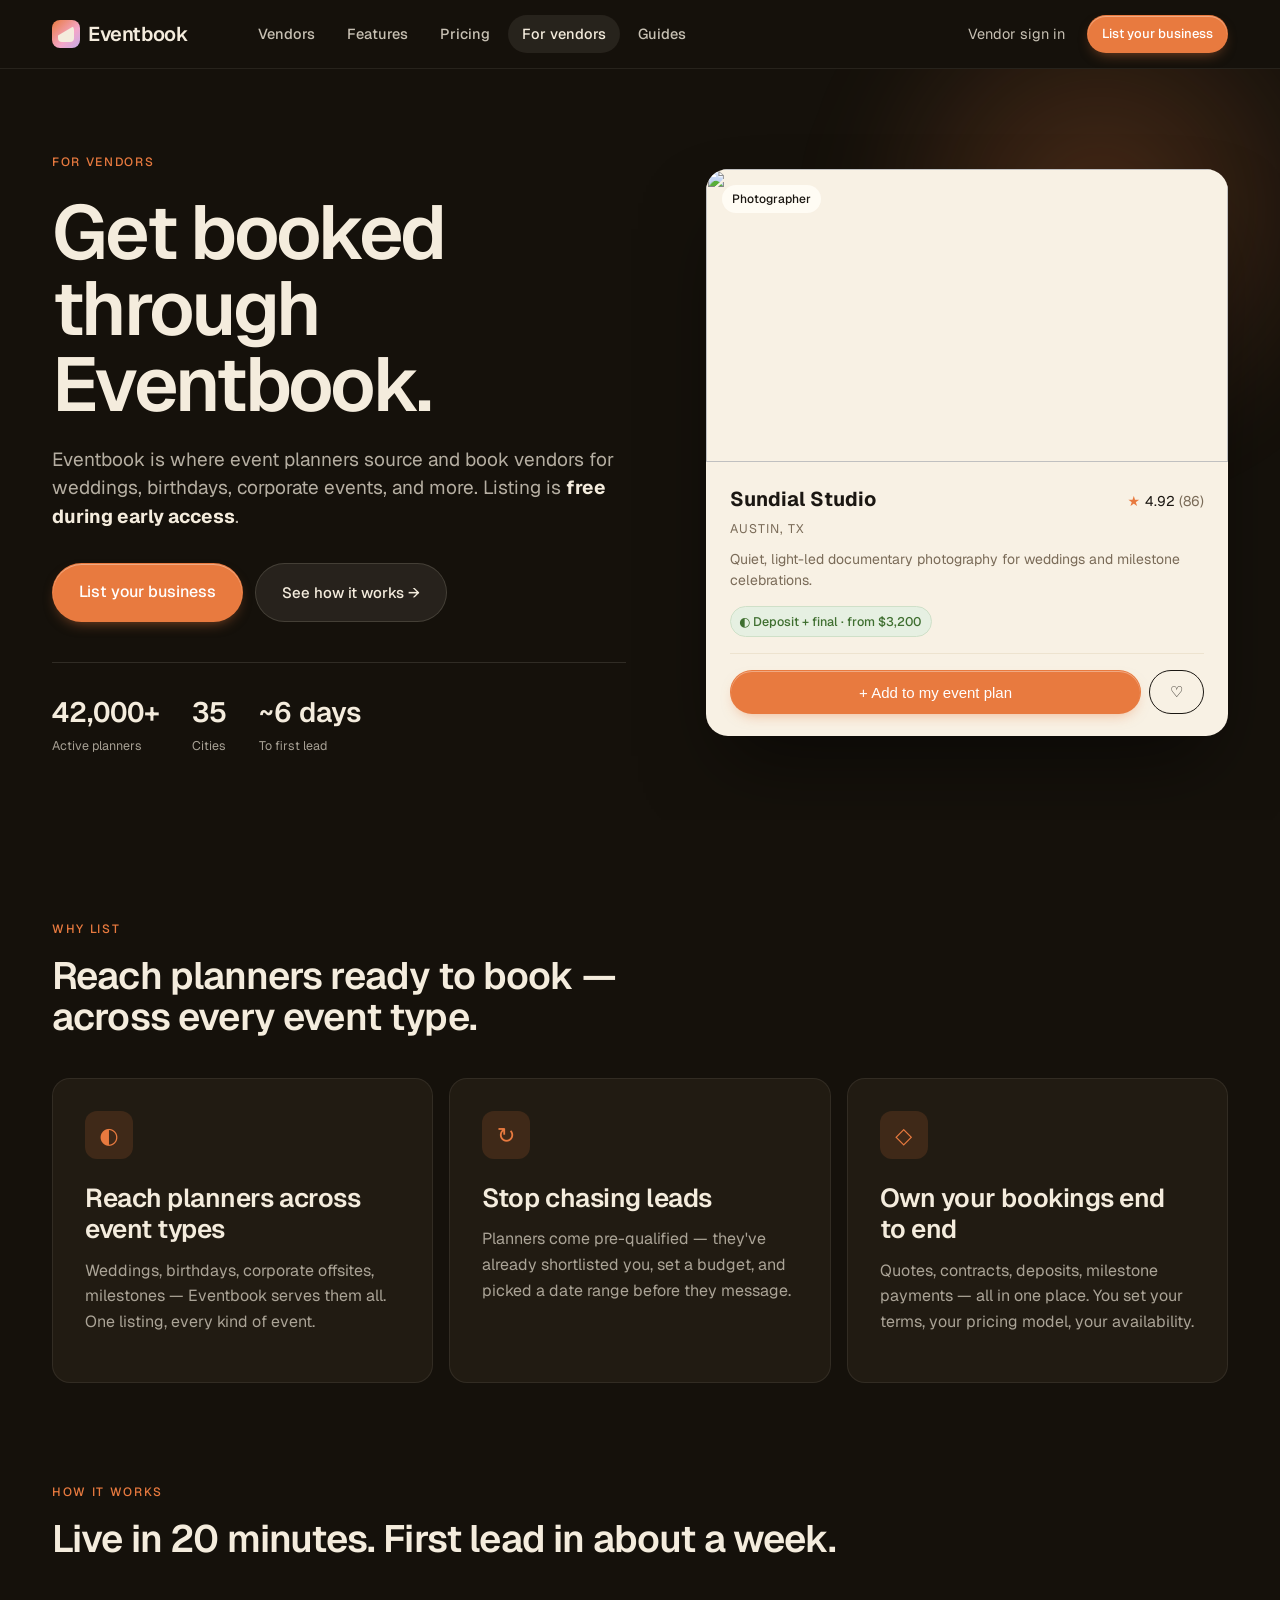
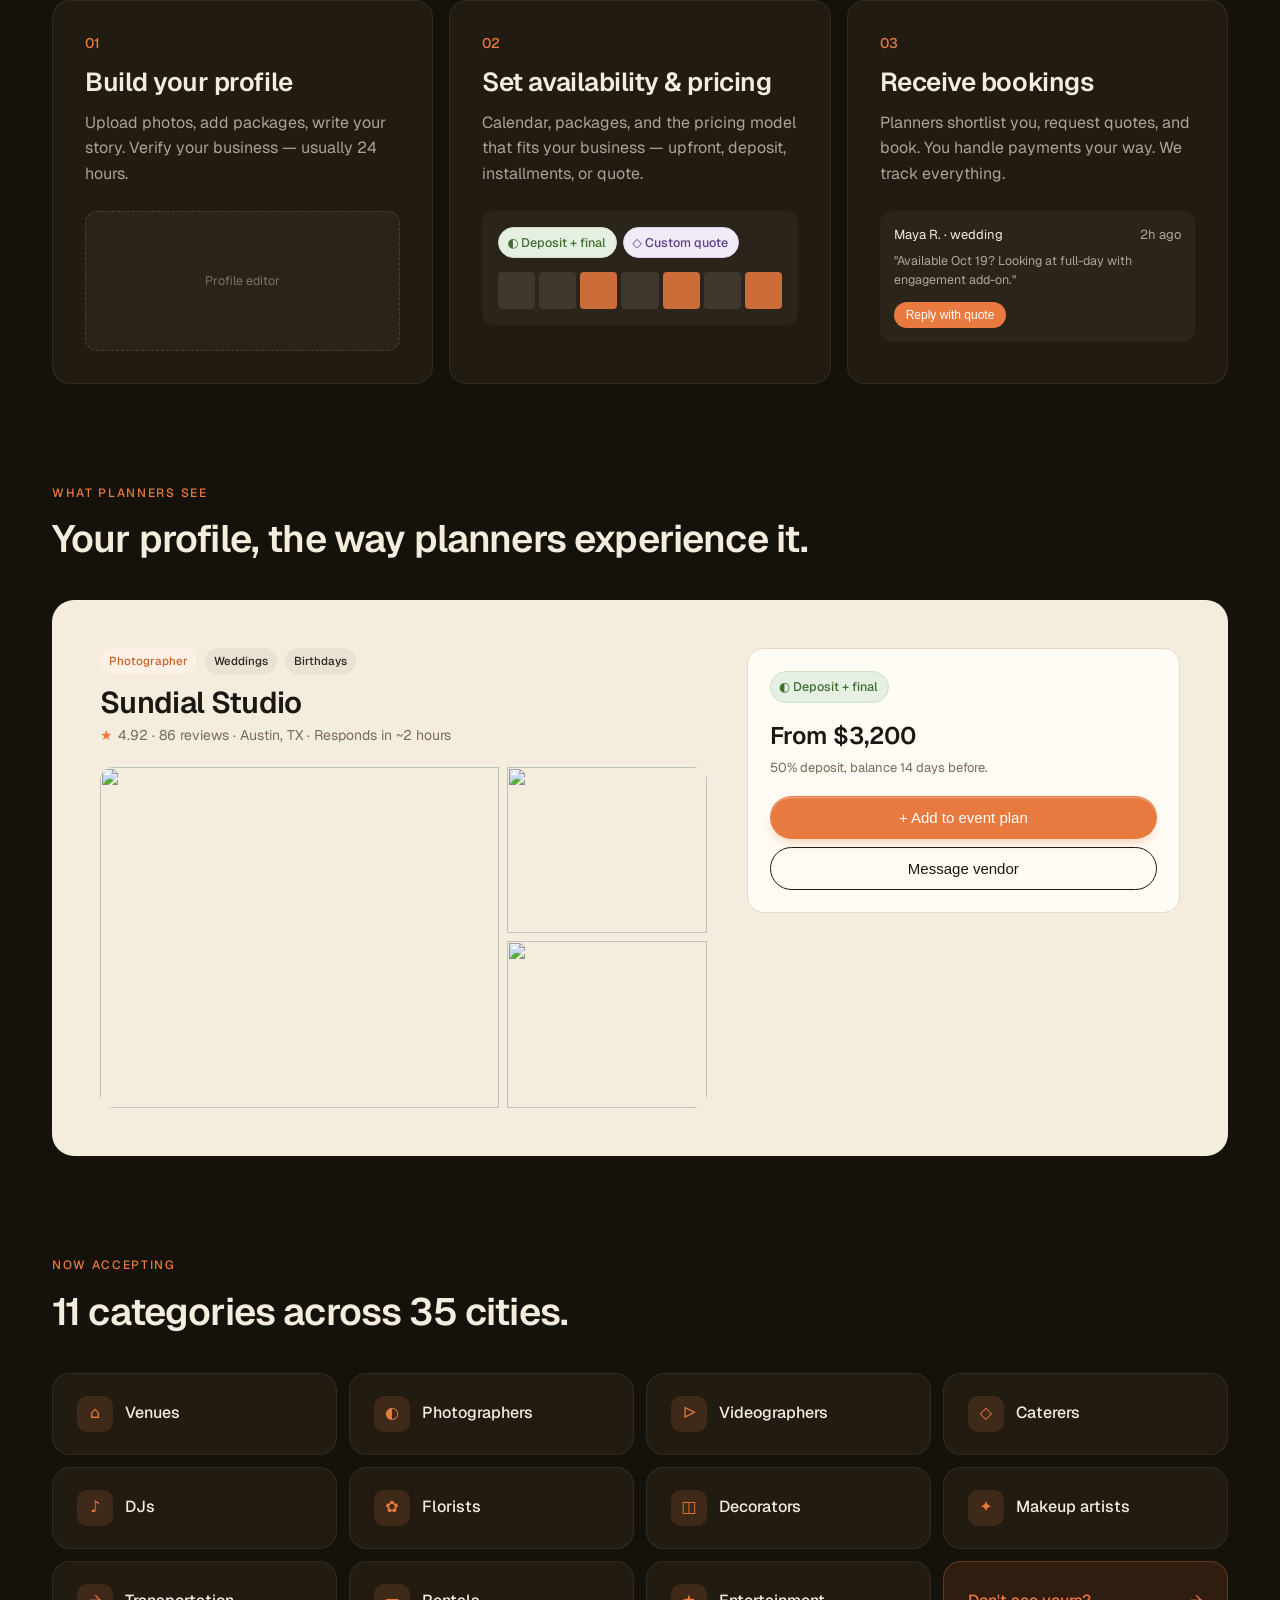
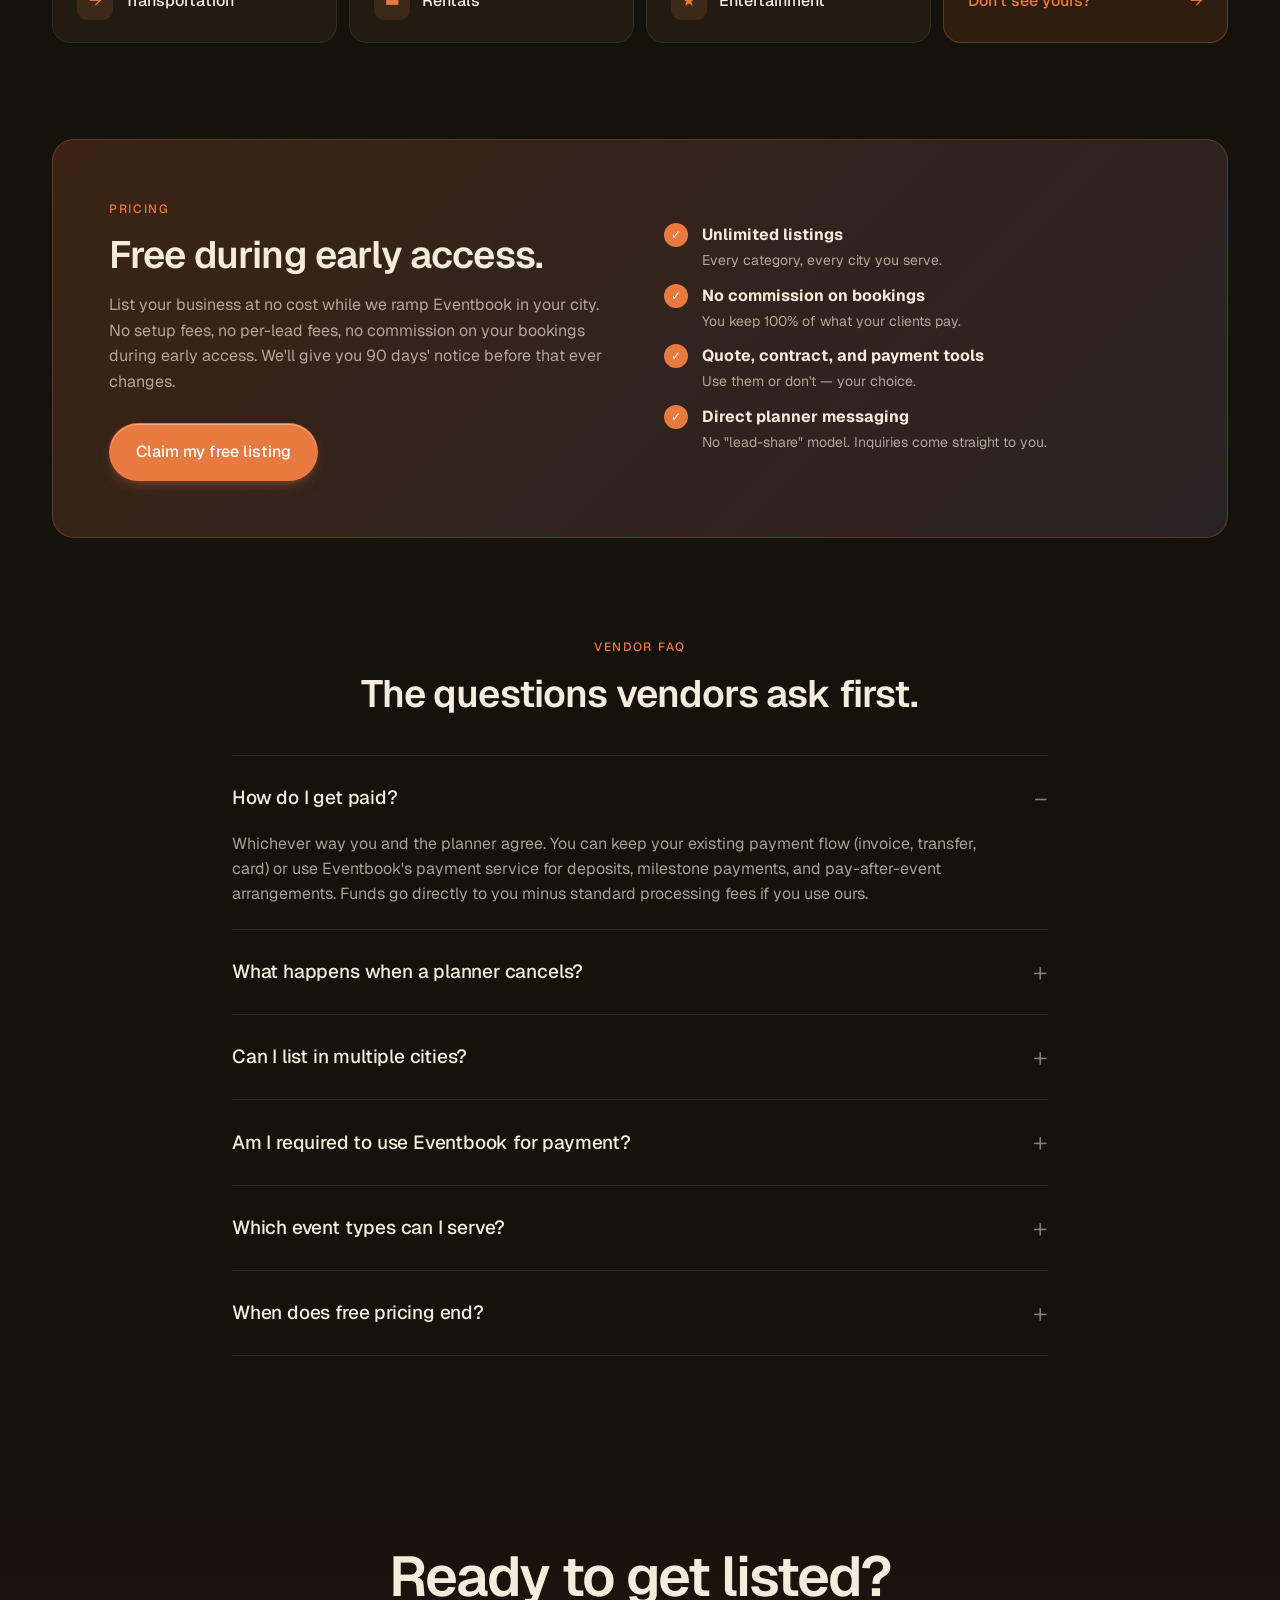
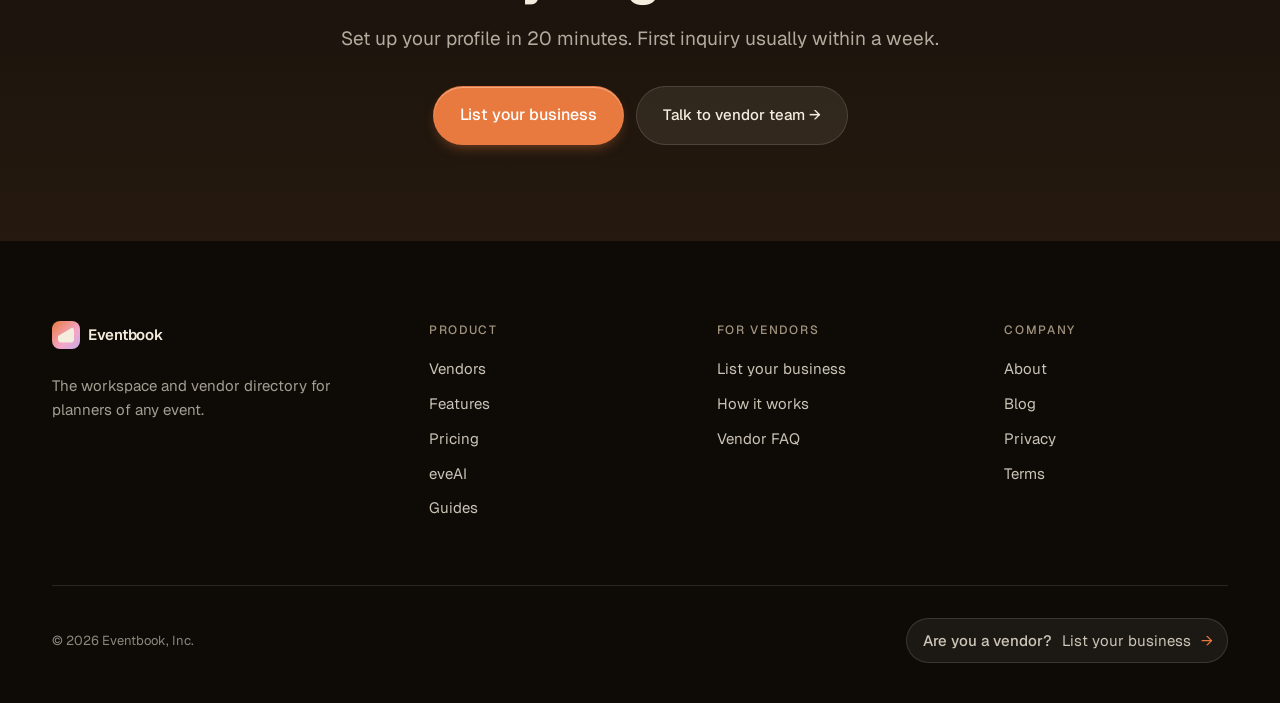
==== for-vendors.html @ e041ca1d "Add files via upload" ====
<!DOCTYPE html>
<html lang="en">
<head>
<meta charset="UTF-8" />
<meta name="viewport" content="width=device-width, initial-scale=1" />
<title>Get booked through Eventbook — For Vendors</title>
<link rel="preconnect" href="https://fonts.googleapis.com" />
<link rel="preconnect" href="https://fonts.gstatic.com" crossorigin />
<link href="https://fonts.googleapis.com/css2?family=Geist:wght@400;500;600;700&display=swap" rel="stylesheet" />
<link rel="stylesheet" href="style.css" />
<style>
  /* Vendor-side runs on dark surface to differentiate audience */
  body { background: var(--ink-dark); color: var(--cream); }
  .nav { background: var(--ink-dark); border-bottom: 1px solid rgba(244, 236, 221, .08); }
  .nav.is-scrolled { background: rgba(21, 17, 11, .9); border-bottom-color: rgba(244, 236, 221, .12); }
  .nav .nav-links a { color: rgba(244, 236, 221, .8); }
  .nav .nav-links a:hover, .nav .nav-links a.is-active { background: rgba(244, 236, 221, .08); color: var(--cream); }
  .nav .signin { color: rgba(244, 236, 221, .8); }
  .nav .signin:hover { background: rgba(244, 236, 221, .08); color: var(--cream); }
  .logo { color: var(--cream); }
  .v-section { padding: 96px 0; }
  .v-eyebrow { font-size: 12px; font-weight: 500; letter-spacing: 0.14em; text-transform: uppercase; color: var(--peach); }
  .v-muted { color: rgba(244, 236, 221, .65); }
  .v-card { background: var(--ink-dark-2); border: 1px solid rgba(244, 236, 221, .08); border-radius: 18px; padding: 32px; }
  .v-card-cream { background: var(--cream-2); color: var(--ink); border: none; }
  .v-input { background: rgba(244, 236, 221, .06); border: 1px solid rgba(244, 236, 221, .14); color: var(--cream); }
  .v-faq summary { color: var(--cream); }
  .v-faq summary::after { color: rgba(244, 236, 221, .5); }
  .v-faq details { border-color: rgba(244, 236, 221, .12) !important; }
  .v-faq details:first-child { border-top-color: rgba(244, 236, 221, .12) !important; }
  .v-faq details > div { color: rgba(244, 236, 221, .65); }
</style>
</head>
<body data-screen-label="05 For Vendors">

<header class="nav">
  <div class="container nav-inner">
    <a href="index.html" class="logo"><span class="logo-mark"></span>Eventbook</a>
    <nav class="nav-links">
      <a href="vendors.html">Vendors</a>
      <a href="index.html#features">Features</a>
      <a href="index.html#pricing">Pricing</a>
      <a href="for-vendors.html" class="is-active">For vendors</a>
      <a href="#">Guides</a>
    </nav>
    <div class="nav-actions">
      <a class="signin" href="#">Vendor sign in</a>
      <a class="btn btn-primary btn-sm" href="#">List your business</a>
    </div>
  </div>
</header>

<!-- ============ HERO ============ -->
<section style="padding: 80px 0 64px; position: relative; overflow: hidden;">
  <!-- Soft gradient blob behind hero -->
  <div style="position: absolute; top: -120px; right: -80px; width: 520px; height: 520px; border-radius: 50%; background: radial-gradient(circle, rgba(232, 122, 63, .25), transparent 70%); filter: blur(40px);"></div>
  <div class="container" style="display: grid; grid-template-columns: 1.1fr 1fr; gap: 80px; align-items: center; position: relative;">
    <div>
      <span class="v-eyebrow">For vendors</span>
      <h1 class="display-1" style="margin-top: 20px; font-size: 76px; max-width: 13ch; line-height: 1;">Get booked through Eventbook.</h1>
      <p class="lead" style="margin-top: 24px; color: rgba(244, 236, 221, .72); max-width: 50ch;">
        Eventbook is where event planners source and book vendors for weddings, birthdays, corporate events, and more. Listing is <strong style="color: var(--cream);">free during early access</strong>.
      </p>
      <div style="display: flex; gap: 12px; margin-top: 32px; flex-wrap: wrap;">
        <a href="#" class="btn btn-primary btn-lg">List your business</a>
        <a href="#how" class="btn" style="background: rgba(244, 236, 221, .08); color: var(--cream); border: 1px solid rgba(244, 236, 221, .14); padding: 16px 26px;">See how it works →</a>
      </div>
      <div class="stats-row" style="display: flex; gap: 32px; margin-top: 40px; padding-top: 28px; border-top: 1px solid rgba(244, 236, 221, .12);">
        <div><div class="tabular" style="font-size: 28px; font-weight: 600;">42,000+</div><div class="v-muted" style="font-size: 12.5px; margin-top: 2px;">Active planners</div></div>
        <div><div class="tabular" style="font-size: 28px; font-weight: 600;">35</div><div class="v-muted" style="font-size: 12.5px; margin-top: 2px;">Cities</div></div>
        <div><div class="tabular" style="font-size: 28px; font-weight: 600;">~6 days</div><div class="v-muted" style="font-size: 12.5px; margin-top: 2px;">To first lead</div></div>
      </div>
    </div>

    <!-- Vendor profile mockup -->
    <div style="background: var(--cream-2); color: var(--ink); border-radius: 22px; overflow: hidden; box-shadow: 0 40px 80px -20px rgba(0,0,0,.5);">
      <div style="position: relative; aspect-ratio: 16 / 9;">
        <img src="https://images.unsplash.com/photo-1519225421980-715cb0215aed?w=800&q=80&auto=format&fit=crop" alt="" style="width: 100%; height: 100%; object-fit: cover;" />
        <span class="vcard-tag" style="position: absolute; top: 16px; left: 16px;">Photographer</span>
      </div>
      <div style="padding: 22px 24px;">
        <div style="display: flex; justify-content: space-between; align-items: baseline;">
          <strong style="font-size: 20px;">Sundial Studio</strong>
          <span style="font-size: 14px;"><span class="stars">★</span> 4.92 <span class="muted">(86)</span></span>
        </div>
        <div class="muted" style="font-size: 12.5px; letter-spacing: 0.08em; text-transform: uppercase; margin-top: 4px;">Austin, TX</div>
        <p class="muted" style="font-size: 14px; margin-top: 10px;">Quiet, light-led documentary photography for weddings and milestone celebrations.</p>
        <div style="display: flex; gap: 8px; margin-top: 12px;">
          <span class="pmb pmb-deposit">◐ Deposit + final · from $3,200</span>
        </div>
        <div style="margin-top: 16px; padding-top: 16px; border-top: 1px solid var(--border-soft); display: flex; gap: 8px;">
          <button class="btn btn-primary" style="flex: 1; justify-content: center;">+ Add to my event plan</button>
          <button class="btn btn-outline">♡</button>
        </div>
      </div>
    </div>
  </div>
</section>

<!-- ============ WHY LIST ============ -->
<section class="v-section">
  <div class="container">
    <div class="section-head">
      <div>
        <span class="v-eyebrow">Why list</span>
        <h2 class="h2" style="margin-top: 14px; max-width: 22ch;">Reach planners ready to book — across every event type.</h2>
      </div>
    </div>
    <div style="display: grid; grid-template-columns: repeat(3, 1fr); gap: 16px;">
      <div class="v-card">
        <div style="width: 48px; height: 48px; border-radius: 12px; background: rgba(232, 122, 63, .15); color: var(--peach); display: flex; align-items: center; justify-content: center; font-size: 22px;">◐</div>
        <h3 class="h3" style="margin-top: 24px;">Reach planners across event types</h3>
        <p class="v-muted" style="margin-top: 12px; line-height: 1.6;">Weddings, birthdays, corporate offsites, milestones — Eventbook serves them all. One listing, every kind of event.</p>
      </div>
      <div class="v-card">
        <div style="width: 48px; height: 48px; border-radius: 12px; background: rgba(232, 122, 63, .15); color: var(--peach); display: flex; align-items: center; justify-content: center; font-size: 22px;">↻</div>
        <h3 class="h3" style="margin-top: 24px;">Stop chasing leads</h3>
        <p class="v-muted" style="margin-top: 12px; line-height: 1.6;">Planners come pre-qualified — they've already shortlisted you, set a budget, and picked a date range before they message.</p>
      </div>
      <div class="v-card">
        <div style="width: 48px; height: 48px; border-radius: 12px; background: rgba(232, 122, 63, .15); color: var(--peach); display: flex; align-items: center; justify-content: center; font-size: 22px;">◇</div>
        <h3 class="h3" style="margin-top: 24px;">Own your bookings end to end</h3>
        <p class="v-muted" style="margin-top: 12px; line-height: 1.6;">Quotes, contracts, deposits, milestone payments — all in one place. You set your terms, your pricing model, your availability.</p>
      </div>
    </div>
  </div>
</section>

<!-- ============ HOW IT WORKS ============ -->
<section class="v-section" id="how" style="padding-top: 0;">
  <div class="container">
    <div class="section-head">
      <div>
        <span class="v-eyebrow">How it works</span>
        <h2 class="h2" style="margin-top: 14px;">Live in 20 minutes. First lead in about a week.</h2>
      </div>
    </div>
    <div style="display: grid; grid-template-columns: repeat(3, 1fr); gap: 16px;">
      <div class="v-card" style="position: relative;">
        <div style="font-size: 14px; font-weight: 500; color: var(--peach);">01</div>
        <h3 class="h3" style="margin-top: 12px;">Build your profile</h3>
        <p class="v-muted" style="margin-top: 12px; line-height: 1.6;">Upload photos, add packages, write your story. Verify your business — usually 24 hours.</p>
        <div style="margin-top: 24px; height: 140px; background: rgba(244, 236, 221, .04); border: 1px dashed rgba(244, 236, 221, .15); border-radius: 12px; display: flex; align-items: center; justify-content: center; font-size: 12.5px; color: rgba(244, 236, 221, .4);">Profile editor</div>
      </div>
      <div class="v-card" style="position: relative;">
        <div style="font-size: 14px; font-weight: 500; color: var(--peach);">02</div>
        <h3 class="h3" style="margin-top: 12px;">Set availability &amp; pricing</h3>
        <p class="v-muted" style="margin-top: 12px; line-height: 1.6;">Calendar, packages, and the pricing model that fits your business — upfront, deposit, installments, or quote.</p>
        <div style="margin-top: 24px; padding: 16px; background: rgba(244, 236, 221, .04); border-radius: 12px;">
          <div style="display: flex; gap: 6px; flex-wrap: wrap;">
            <span class="pmb pmb-deposit">◐ Deposit + final</span>
            <span class="pmb pmb-quote">◇ Custom quote</span>
          </div>
          <div style="margin-top: 14px; display: grid; grid-template-columns: repeat(7, 1fr); gap: 4px;">
            <div style="aspect-ratio: 1; border-radius: 4px; background: rgba(244, 236, 221, .1);"></div>
            <div style="aspect-ratio: 1; border-radius: 4px; background: rgba(244, 236, 221, .1);"></div>
            <div style="aspect-ratio: 1; border-radius: 4px; background: var(--peach); opacity: .85;"></div>
            <div style="aspect-ratio: 1; border-radius: 4px; background: rgba(244, 236, 221, .1);"></div>
            <div style="aspect-ratio: 1; border-radius: 4px; background: var(--peach); opacity: .85;"></div>
            <div style="aspect-ratio: 1; border-radius: 4px; background: rgba(244, 236, 221, .1);"></div>
            <div style="aspect-ratio: 1; border-radius: 4px; background: var(--peach); opacity: .85;"></div>
          </div>
        </div>
      </div>
      <div class="v-card" style="position: relative;">
        <div style="font-size: 14px; font-weight: 500; color: var(--peach);">03</div>
        <h3 class="h3" style="margin-top: 12px;">Receive bookings</h3>
        <p class="v-muted" style="margin-top: 12px; line-height: 1.6;">Planners shortlist you, request quotes, and book. You handle payments your way. We track everything.</p>
        <div style="margin-top: 24px; padding: 14px; background: rgba(244, 236, 221, .04); border-radius: 12px; font-size: 13px;">
          <div style="display: flex; justify-content: space-between;"><span>Maya R. · wedding</span><span class="v-muted">2h ago</span></div>
          <div class="v-muted" style="margin-top: 6px; font-size: 12.5px;">"Available Oct 19? Looking at full-day with engagement add-on."</div>
          <button style="margin-top: 12px; padding: 6px 12px; background: var(--peach); color: #fff; border: none; border-radius: 999px; font-size: 12px; font-weight: 500;">Reply with quote</button>
        </div>
      </div>
    </div>
  </div>
</section>

<!-- ============ VENDOR PROFILE PREVIEW WITH CALLOUTS ============ -->
<section class="v-section" style="padding-top: 0;">
  <div class="container">
    <div class="section-head">
      <div>
        <span class="v-eyebrow">What planners see</span>
        <h2 class="h2" style="margin-top: 14px;">Your profile, the way planners experience it.</h2>
      </div>
    </div>

    <div style="position: relative; background: var(--cream); color: var(--ink); border-radius: 22px; padding: 48px; overflow: hidden;">
      <div style="display: grid; grid-template-columns: 1.4fr 1fr; gap: 40px; align-items: start; position: relative;">
        <div>
          <div style="display: flex; gap: 8px; margin-bottom: 12px;">
            <span class="chip">Photographer</span>
            <span class="chip chip-neutral">Weddings</span>
            <span class="chip chip-neutral">Birthdays</span>
          </div>
          <h3 class="h2" style="font-size: 30px; color: var(--ink);">Sundial Studio</h3>
          <div class="muted" style="margin-top: 6px; font-size: 14px;"><span class="stars">★</span> 4.92 · 86 reviews · Austin, TX · Responds in ~2 hours</div>
          <div style="display: grid; grid-template-columns: 2fr 1fr; gap: 8px; margin-top: 20px; aspect-ratio: 16 / 9; border-radius: 14px; overflow: hidden;">
            <img src="https://images.unsplash.com/photo-1519225421980-715cb0215aed?w=600&q=80&auto=format&fit=crop" alt="" style="width: 100%; height: 100%; object-fit: cover;" />
            <div style="display: grid; grid-template-rows: 1fr 1fr; gap: 8px;">
              <img src="https://images.unsplash.com/photo-1519741497674-611481863552?w=400&q=80&auto=format&fit=crop" alt="" style="width: 100%; height: 100%; object-fit: cover;" />
              <img src="https://images.unsplash.com/photo-1469371670807-013ccf25f16a?w=400&q=80&auto=format&fit=crop" alt="" style="width: 100%; height: 100%; object-fit: cover;" />
            </div>
          </div>
        </div>
        <div style="background: var(--paper); border: 1px solid var(--border); border-radius: 16px; padding: 22px;">
          <span class="pmb pmb-deposit">◐ Deposit + final</span>
          <div style="margin-top: 14px; font-size: 24px; font-weight: 600;">From $3,200</div>
          <div class="muted" style="margin-top: 4px; font-size: 13px;">50% deposit, balance 14 days before.</div>
          <button class="btn btn-primary" style="width: 100%; justify-content: center; margin-top: 18px;">+ Add to event plan</button>
          <button class="btn btn-outline" style="width: 100%; justify-content: center; margin-top: 8px;">Message vendor</button>
        </div>
      </div>

      <!-- Callouts -->
      <div style="position: absolute; top: 64px; left: -8px; transform: translateX(-100%); display: flex; align-items: center; gap: 10px;">
        <span style="background: var(--peach); color: #fff; padding: 4px 10px; border-radius: 999px; font-size: 12px; font-weight: 500; white-space: nowrap;">1 · Categories &amp; event types</span>
        <span style="width: 32px; height: 1px; background: var(--peach);"></span>
      </div>
      <div style="position: absolute; bottom: 220px; left: -8px; transform: translateX(-100%); display: flex; align-items: center; gap: 10px;">
        <span style="background: var(--peach); color: #fff; padding: 4px 10px; border-radius: 999px; font-size: 12px; font-weight: 500; white-space: nowrap;">2 · Portfolio gallery</span>
        <span style="width: 32px; height: 1px; background: var(--peach);"></span>
      </div>
      <div style="position: absolute; top: 100px; right: -8px; transform: translateX(100%); display: flex; align-items: center; gap: 10px;">
        <span style="width: 32px; height: 1px; background: var(--peach);"></span>
        <span style="background: var(--peach); color: #fff; padding: 4px 10px; border-radius: 999px; font-size: 12px; font-weight: 500; white-space: nowrap;">3 · Pricing model</span>
      </div>
      <div style="position: absolute; bottom: 100px; right: -8px; transform: translateX(100%); display: flex; align-items: center; gap: 10px;">
        <span style="width: 32px; height: 1px; background: var(--peach);"></span>
        <span style="background: var(--peach); color: #fff; padding: 4px 10px; border-radius: 999px; font-size: 12px; font-weight: 500; white-space: nowrap;">4 · Booking CTA</span>
      </div>
    </div>
  </div>
</section>

<!-- ============ CATEGORIES ACCEPTED ============ -->
<section class="v-section" style="padding-top: 0;">
  <div class="container">
    <div class="section-head">
      <div>
        <span class="v-eyebrow">Now accepting</span>
        <h2 class="h2" style="margin-top: 14px;">11 categories across 35 cities.</h2>
      </div>
    </div>
    <div style="display: grid; grid-template-columns: repeat(4, 1fr); gap: 12px;">
      <div class="v-card" style="padding: 22px 24px; display: flex; align-items: center; gap: 12px;">
        <span style="width: 36px; height: 36px; border-radius: 10px; background: rgba(232, 122, 63, .15); color: var(--peach); display: flex; align-items: center; justify-content: center;">⌂</span>
        <span style="font-weight: 500;">Venues</span>
      </div>
      <div class="v-card" style="padding: 22px 24px; display: flex; align-items: center; gap: 12px;">
        <span style="width: 36px; height: 36px; border-radius: 10px; background: rgba(232, 122, 63, .15); color: var(--peach); display: flex; align-items: center; justify-content: center;">◐</span>
        <span style="font-weight: 500;">Photographers</span>
      </div>
      <div class="v-card" style="padding: 22px 24px; display: flex; align-items: center; gap: 12px;">
        <span style="width: 36px; height: 36px; border-radius: 10px; background: rgba(232, 122, 63, .15); color: var(--peach); display: flex; align-items: center; justify-content: center;">▷</span>
        <span style="font-weight: 500;">Videographers</span>
      </div>
      <div class="v-card" style="padding: 22px 24px; display: flex; align-items: center; gap: 12px;">
        <span style="width: 36px; height: 36px; border-radius: 10px; background: rgba(232, 122, 63, .15); color: var(--peach); display: flex; align-items: center; justify-content: center;">◇</span>
        <span style="font-weight: 500;">Caterers</span>
      </div>
      <div class="v-card" style="padding: 22px 24px; display: flex; align-items: center; gap: 12px;">
        <span style="width: 36px; height: 36px; border-radius: 10px; background: rgba(232, 122, 63, .15); color: var(--peach); display: flex; align-items: center; justify-content: center;">♪</span>
        <span style="font-weight: 500;">DJs</span>
      </div>
      <div class="v-card" style="padding: 22px 24px; display: flex; align-items: center; gap: 12px;">
        <span style="width: 36px; height: 36px; border-radius: 10px; background: rgba(232, 122, 63, .15); color: var(--peach); display: flex; align-items: center; justify-content: center;">✿</span>
        <span style="font-weight: 500;">Florists</span>
      </div>
      <div class="v-card" style="padding: 22px 24px; display: flex; align-items: center; gap: 12px;">
        <span style="width: 36px; height: 36px; border-radius: 10px; background: rgba(232, 122, 63, .15); color: var(--peach); display: flex; align-items: center; justify-content: center;">◫</span>
        <span style="font-weight: 500;">Decorators</span>
      </div>
      <div class="v-card" style="padding: 22px 24px; display: flex; align-items: center; gap: 12px;">
        <span style="width: 36px; height: 36px; border-radius: 10px; background: rgba(232, 122, 63, .15); color: var(--peach); display: flex; align-items: center; justify-content: center;">✦</span>
        <span style="font-weight: 500;">Makeup artists</span>
      </div>
      <div class="v-card" style="padding: 22px 24px; display: flex; align-items: center; gap: 12px;">
        <span style="width: 36px; height: 36px; border-radius: 10px; background: rgba(232, 122, 63, .15); color: var(--peach); display: flex; align-items: center; justify-content: center;">→</span>
        <span style="font-weight: 500;">Transportation</span>
      </div>
      <div class="v-card" style="padding: 22px 24px; display: flex; align-items: center; gap: 12px;">
        <span style="width: 36px; height: 36px; border-radius: 10px; background: rgba(232, 122, 63, .15); color: var(--peach); display: flex; align-items: center; justify-content: center;">▬</span>
        <span style="font-weight: 500;">Rentals</span>
      </div>
      <div class="v-card" style="padding: 22px 24px; display: flex; align-items: center; gap: 12px;">
        <span style="width: 36px; height: 36px; border-radius: 10px; background: rgba(232, 122, 63, .15); color: var(--peach); display: flex; align-items: center; justify-content: center;">★</span>
        <span style="font-weight: 500;">Entertainment</span>
      </div>
      <div class="v-card" style="padding: 22px 24px; display: flex; align-items: center; gap: 12px; background: rgba(232, 122, 63, .12); border-color: rgba(232, 122, 63, .3); color: var(--peach);">
        <span style="font-weight: 500;">Don't see yours?</span>
        <span style="margin-left: auto;">→</span>
      </div>
    </div>
  </div>
</section>

<!-- ============ PRICING / ECONOMICS ============ -->
<section class="v-section" style="padding-top: 0;">
  <div class="container">
    <div style="background: linear-gradient(135deg, rgba(232, 122, 63, .18), rgba(196, 171, 232, .12)); border: 1px solid rgba(232, 122, 63, .25); border-radius: 22px; padding: 56px; display: grid; grid-template-columns: 1fr 1fr; gap: 48px; align-items: center;">
      <div>
        <span class="v-eyebrow">Pricing</span>
        <h2 class="h2" style="margin-top: 14px; max-width: 18ch;">Free during early access.</h2>
        <p class="v-muted" style="margin-top: 16px; max-width: 50ch; font-size: 16px; line-height: 1.6;">
          List your business at no cost while we ramp Eventbook in your city. No setup fees, no per-lead fees, no commission on your bookings during early access. We'll give you 90 days' notice before that ever changes.
        </p>
        <div style="display: flex; gap: 12px; margin-top: 28px;">
          <a href="#" class="btn btn-primary btn-lg">Claim my free listing</a>
        </div>
      </div>
      <div style="display: grid; gap: 12px;">
        <div style="display: flex; gap: 14px; align-items: start;">
          <span style="width: 24px; height: 24px; border-radius: 50%; background: var(--peach); color: #fff; flex-shrink: 0; display: flex; align-items: center; justify-content: center; font-size: 12px;">✓</span>
          <div><strong>Unlimited listings</strong><div class="v-muted" style="font-size: 14px; margin-top: 2px;">Every category, every city you serve.</div></div>
        </div>
        <div style="display: flex; gap: 14px; align-items: start;">
          <span style="width: 24px; height: 24px; border-radius: 50%; background: var(--peach); color: #fff; flex-shrink: 0; display: flex; align-items: center; justify-content: center; font-size: 12px;">✓</span>
          <div><strong>No commission on bookings</strong><div class="v-muted" style="font-size: 14px; margin-top: 2px;">You keep 100% of what your clients pay.</div></div>
        </div>
        <div style="display: flex; gap: 14px; align-items: start;">
          <span style="width: 24px; height: 24px; border-radius: 50%; background: var(--peach); color: #fff; flex-shrink: 0; display: flex; align-items: center; justify-content: center; font-size: 12px;">✓</span>
          <div><strong>Quote, contract, and payment tools</strong><div class="v-muted" style="font-size: 14px; margin-top: 2px;">Use them or don't — your choice.</div></div>
        </div>
        <div style="display: flex; gap: 14px; align-items: start;">
          <span style="width: 24px; height: 24px; border-radius: 50%; background: var(--peach); color: #fff; flex-shrink: 0; display: flex; align-items: center; justify-content: center; font-size: 12px;">✓</span>
          <div><strong>Direct planner messaging</strong><div class="v-muted" style="font-size: 14px; margin-top: 2px;">No "lead-share" model. Inquiries come straight to you.</div></div>
        </div>
      </div>
    </div>
  </div>
</section>

<!-- ============ VENDOR FAQ ============ -->
<section class="v-section" id="faq" style="padding-top: 0;">
  <div class="container" style="max-width: 880px;">
    <div class="section-head" style="justify-content: center; text-align: center;">
      <div style="margin: 0 auto;">
        <span class="v-eyebrow">Vendor FAQ</span>
        <h2 class="h2" style="margin-top: 14px;">The questions vendors ask first.</h2>
      </div>
    </div>
    <div class="faq v-faq">
      <details open>
        <summary>How do I get paid?</summary>
        <div>Whichever way you and the planner agree. You can keep your existing payment flow (invoice, transfer, card) or use Eventbook's payment service for deposits, milestone payments, and pay-after-event arrangements. Funds go directly to you minus standard processing fees if you use ours.</div>
      </details>
      <details>
        <summary>What happens when a planner cancels?</summary>
        <div>Your cancellation policy is what governs the refund — it's recorded at booking time and shown clearly to the planner. Eventbook administers it on your behalf and resolves disputes with both sides looking at the same agreement.</div>
      </details>
      <details>
        <summary>Can I list in multiple cities?</summary>
        <div>Yes. Add as many cities as you actually serve, with travel terms set per city. We don't charge extra per city during early access.</div>
      </details>
      <details>
        <summary>Am I required to use Eventbook for payment?</summary>
        <div>No. The payment service is optional. Many vendors use Eventbook for discovery and quotes, and keep their existing payment processor. The planner sees the same booking either way.</div>
      </details>
      <details>
        <summary>Which event types can I serve?</summary>
        <div>Whichever you'd like — weddings, birthdays, corporate, parties, religious or cultural celebrations, fundraisers. Tag your listing with the event types you want to receive inquiries for.</div>
      </details>
      <details>
        <summary>When does free pricing end?</summary>
        <div>We'll give vendors 90 days' notice before introducing pricing in any city. No retroactive fees, no surprise commissions on bookings made under early access.</div>
      </details>
    </div>
  </div>
</section>

<!-- ============ FINAL CTA ============ -->
<section style="padding: 96px 0; background: linear-gradient(180deg, transparent, rgba(232, 122, 63, .08));">
  <div class="container" style="text-align: center;">
    <h2 class="display-2" style="font-size: 56px; max-width: 18ch; margin: 0 auto;">Ready to get listed?</h2>
    <p class="lead" style="margin: 20px auto 0; color: rgba(244, 236, 221, .7);">Set up your profile in 20 minutes. First inquiry usually within a week.</p>
    <div style="display: inline-flex; gap: 12px; margin-top: 32px; flex-wrap: wrap; justify-content: center;">
      <a href="#" class="btn btn-primary btn-lg">List your business</a>
      <a href="#" class="btn" style="background: rgba(244, 236, 221, .08); color: var(--cream); border: 1px solid rgba(244, 236, 221, .14); padding: 16px 26px;">Talk to vendor team →</a>
    </div>
  </div>
</section>

<footer class="foot" style="background: #0E0B07;">
  <div class="container">
    <div class="foot-grid">
      <div>
        <a href="index.html" class="logo" style="color: var(--cream);"><span class="logo-mark"></span>Eventbook</a>
        <p class="foot-blurb">The workspace and vendor directory for planners of any event.</p>
      </div>
      <div><h5>Product</h5><ul><li><a href="vendors.html">Vendors</a></li><li><a href="index.html#features">Features</a></li><li><a href="index.html#pricing">Pricing</a></li><li><a href="#">eveAI</a></li><li><a href="#">Guides</a></li></ul></div>
      <div><h5>For vendors</h5><ul><li><a href="for-vendors.html">List your business</a></li><li><a href="for-vendors.html#how">How it works</a></li><li><a href="for-vendors.html#faq">Vendor FAQ</a></li></ul></div>
      <div><h5>Company</h5><ul><li><a href="#">About</a></li><li><a href="#">Blog</a></li><li><a href="#">Privacy</a></li><li><a href="#">Terms</a></li></ul></div>
    </div>
    <div class="foot-bottom">
      <div class="copy">© 2026 Eventbook, Inc.</div>
      <a href="for-vendors.html" class="foot-cta"><strong>Are you a vendor?</strong> List your business <span class="arr">→</span></a>
    </div>
  </div>
</footer>

<script src="app.js"></script>
</body>
</html>
---- style.css ----
/* ============================================================
   Eventbook — shared styles
   ============================================================ */

/* ---------- Tokens ---------- */
:root {
  --cream:        #F4ECDD;
  --cream-2:      #F8F1E4;
  --paper:        #FFFCF5;
  --ink:          #1B1712;
  --ink-2:        #2C2620;
  --muted:        #7A6B58;
  --muted-2:      #A2937E;
  --border:       #E5DAC4;
  --border-soft:  #EDE3CF;
  --peach:        #E87A3F;
  --peach-deep:   #C95F2A;
  --peach-tint:   #FBE4D0;
  --peach-tint-2: #FDF1E5;
  --ai-1:         #F5B68C;
  --ai-2:         #F4A6C7;
  --ai-3:         #C4ABE8;
  --ink-dark:     #15110B;
  --ink-dark-2:   #211B12;
  --ink-dark-3:   #2D2519;
  --ok:           #2F7D4F;
  --warn:         #B26B11;

  --shadow-sm:    0 1px 2px rgba(35, 25, 12, .06);
  --shadow-md:    0 8px 24px -8px rgba(35, 25, 12, .10), 0 2px 6px rgba(35, 25, 12, .04);
  --shadow-lg:    0 24px 60px -16px rgba(35, 25, 12, .18), 0 4px 12px rgba(35, 25, 12, .06);

  --r-sm: 8px;
  --r:    12px;
  --r-lg: 18px;
  --r-xl: 28px;

  --container: 1240px;
}

* { box-sizing: border-box; }
html, body { margin: 0; padding: 0; }

body {
  background: var(--cream);
  color: var(--ink);
  font-family: 'Geist', ui-sans-serif, system-ui, -apple-system, 'Helvetica Neue', sans-serif;
  font-size: 16px;
  line-height: 1.55;
  -webkit-font-smoothing: antialiased;
  text-rendering: optimizeLegibility;
}

img { display: block; max-width: 100%; }
a { color: inherit; text-decoration: none; }

.container {
  max-width: var(--container);
  margin: 0 auto;
  padding: 0 32px;
}

.container-wide {
  max-width: 1360px;
  margin: 0 auto;
  padding: 0 32px;
}

/* ---------- Type ---------- */
h1, h2, h3, h4 { margin: 0; font-weight: 600; letter-spacing: -0.02em; line-height: 1.05; }
.display-1 { font-size: 88px; font-weight: 600; letter-spacing: -0.035em; line-height: 0.98; }
.display-2 { font-size: 64px; font-weight: 600; letter-spacing: -0.03em; line-height: 1.02; }
.display-3 { font-size: 48px; font-weight: 600; letter-spacing: -0.025em; line-height: 1.05; }
.h2        { font-size: 38px; font-weight: 600; letter-spacing: -0.022em; line-height: 1.1; }
.h3        { font-size: 26px; font-weight: 600; letter-spacing: -0.018em; line-height: 1.2; }
.h4        { font-size: 20px; font-weight: 600; letter-spacing: -0.012em; line-height: 1.25; }

.eyebrow {
  font-size: 12px;
  font-weight: 500;
  letter-spacing: 0.14em;
  text-transform: uppercase;
  color: var(--peach-deep);
}
.eyebrow-muted { color: var(--muted); }

.lead { font-size: 19px; line-height: 1.5; color: var(--muted); max-width: 64ch; }

.muted { color: var(--muted); }
.tabular { font-variant-numeric: tabular-nums; }

/* ---------- Buttons ---------- */
.btn {
  display: inline-flex;
  align-items: center;
  gap: 8px;
  padding: 12px 20px;
  border-radius: 999px;
  font-size: 15px;
  font-weight: 500;
  border: 1px solid transparent;
  cursor: pointer;
  transition: transform .15s ease, background .15s ease, border-color .15s ease, color .15s ease;
  white-space: nowrap;
}
.btn-primary {
  background: var(--peach);
  color: #fff;
  box-shadow: 0 1px 0 rgba(255,255,255,.35) inset, 0 6px 14px -6px rgba(232, 122, 63, .55);
}
.btn-primary:hover { background: var(--peach-deep); transform: translateY(-1px); }
.btn-outline {
  background: transparent;
  color: var(--ink);
  border-color: var(--ink);
}
.btn-outline:hover { background: var(--ink); color: var(--cream); }
.btn-ghost {
  background: transparent;
  color: var(--ink);
}
.btn-ghost:hover { background: rgba(27, 23, 18, .06); }
.btn-dark {
  background: var(--ink-dark);
  color: var(--cream);
}
.btn-dark:hover { background: #000; }
.btn-on-dark {
  background: var(--cream);
  color: var(--ink);
}
.btn-on-dark:hover { background: #fff; }
.btn-sm { padding: 8px 14px; font-size: 13px; }
.btn-lg { padding: 16px 26px; font-size: 16px; }

/* ---------- Top nav ---------- */
.nav {
  position: sticky;
  top: 0;
  z-index: 50;
  background: var(--cream);
  border-bottom: 1px solid transparent;
  transition: background .2s ease, border-color .2s ease, box-shadow .2s ease;
}
.nav.is-scrolled {
  background: rgba(244, 236, 221, .85);
  -webkit-backdrop-filter: blur(12px) saturate(140%);
  backdrop-filter: blur(12px) saturate(140%);
  border-bottom-color: var(--border-soft);
}
.nav-inner {
  display: flex;
  align-items: center;
  height: 68px;
  gap: 32px;
}
.logo {
  display: inline-flex;
  align-items: center;
  gap: 8px;
  font-size: 20px;
  font-weight: 600;
  letter-spacing: -0.02em;
}
.logo-mark {
  width: 28px; height: 28px; border-radius: 8px;
  background: linear-gradient(135deg, var(--peach) 0%, #F4A6C7 60%, #C4ABE8 100%);
  position: relative;
  flex-shrink: 0;
}
.logo-mark::after {
  content: "";
  position: absolute; inset: 6px;
  border-radius: 4px;
  background: var(--cream);
  clip-path: polygon(0 60%, 100% 0, 100% 100%, 0 100%);
}
.nav-links {
  display: flex;
  gap: 4px;
  margin-left: 24px;
  flex: 1;
}
.nav-links a {
  padding: 8px 14px;
  border-radius: 999px;
  font-size: 14.5px;
  color: var(--ink-2);
  font-weight: 500;
  transition: background .15s ease;
}
.nav-links a:hover { background: rgba(27, 23, 18, .06); }
.nav-links a.is-active { background: rgba(27, 23, 18, .08); }
.nav-actions { display: flex; align-items: center; gap: 8px; }
.nav-actions .signin {
  font-size: 14.5px;
  color: var(--ink-2);
  padding: 8px 14px;
  border-radius: 999px;
}
.nav-actions .signin:hover { background: rgba(27, 23, 18, .06); }

/* ---------- Footer ---------- */
.foot {
  background: var(--ink-dark);
  color: var(--cream);
  padding: 80px 0 40px;
  margin-top: 0;
}
.foot-grid {
  display: grid;
  grid-template-columns: 1.4fr 1fr 1fr 1fr;
  gap: 64px;
  padding-bottom: 64px;
  border-bottom: 1px solid rgba(244, 236, 221, .12);
}
.foot h5 {
  font-size: 12px;
  font-weight: 500;
  letter-spacing: 0.14em;
  text-transform: uppercase;
  color: var(--muted-2);
  margin: 0 0 18px;
}
.foot ul { list-style: none; padding: 0; margin: 0; display: grid; gap: 10px; }
.foot a { color: rgba(244, 236, 221, .82); font-size: 15px; }
.foot a:hover { color: var(--cream); }
.foot-blurb { font-size: 15px; color: rgba(244, 236, 221, .65); max-width: 28ch; margin: 18px 0 0; line-height: 1.55; }
.foot-bottom {
  display: flex; align-items: center; justify-content: space-between;
  padding-top: 32px; gap: 24px; flex-wrap: wrap;
}
.foot-bottom .copy { color: rgba(244, 236, 221, .55); font-size: 13px; }
.foot-cta {
  display: inline-flex; align-items: center; gap: 10px;
  padding: 10px 14px 10px 16px;
  background: rgba(244, 236, 221, .06);
  border: 1px solid rgba(244, 236, 221, .14);
  border-radius: 999px;
  font-size: 13.5px;
  color: var(--cream);
  transition: background .15s ease;
}
.foot-cta:hover { background: rgba(244, 236, 221, .1); }
.foot-cta strong { font-weight: 500; }
.foot-cta .arr { color: var(--peach); }

/* ---------- Vendor footer band (above footer) ---------- */
.vband {
  background: var(--ink-dark);
  color: var(--cream);
  padding: 56px 0;
}
.vband-inner {
  display: flex; align-items: center; justify-content: space-between; gap: 32px;
}
.vband-inner h3 { font-size: 32px; max-width: 22ch; }
.vband-inner p { color: rgba(244, 236, 221, .7); margin: 8px 0 0; max-width: 48ch; }

/* ---------- Generic section ---------- */
.section { padding: 96px 0; }
.section-tight { padding: 64px 0; }
.section-head { display: flex; align-items: end; justify-content: space-between; gap: 32px; margin-bottom: 40px; flex-wrap: wrap; }
.section-head .lead { margin-top: 14px; }
.section-head .right { display: flex; align-items: center; gap: 12px; }

/* ---------- Cards ---------- */
.card {
  background: var(--paper);
  border: 1px solid var(--border-soft);
  border-radius: var(--r-lg);
}

/* ---------- Vendor card ---------- */
.vcard {
  background: var(--paper);
  border: 1px solid var(--border-soft);
  border-radius: var(--r-lg);
  overflow: hidden;
  transition: transform .25s ease, box-shadow .25s ease, border-color .25s ease;
  display: flex;
  flex-direction: column;
}
.vcard:hover {
  transform: translateY(-3px);
  box-shadow: var(--shadow-md);
  border-color: var(--border);
}
.vcard-img {
  position: relative;
  aspect-ratio: 4 / 3;
  overflow: hidden;
  background: var(--cream-2);
}
.vcard-img img {
  width: 100%; height: 100%; object-fit: cover;
  transition: transform .5s ease;
}
.vcard:hover .vcard-img img { transform: scale(1.04); }
.vcard-tag {
  position: absolute; top: 12px; left: 12px;
  background: rgba(255, 252, 245, 0.94);
  -webkit-backdrop-filter: blur(8px);
  backdrop-filter: blur(8px);
  padding: 5px 10px;
  border-radius: 999px;
  font-size: 12px;
  font-weight: 500;
  color: var(--ink);
}
.vcard-fav {
  position: absolute; top: 12px; right: 12px;
  width: 32px; height: 32px; border-radius: 999px;
  background: rgba(255, 252, 245, 0.94);
  display: flex; align-items: center; justify-content: center;
  color: var(--ink);
  cursor: pointer;
}
.vcard-fav:hover { color: var(--peach); }
.vcard-body {
  padding: 16px 18px 18px;
  display: flex;
  flex-direction: column;
  gap: 8px;
  flex: 1;
}
.vcard-name {
  font-size: 18px;
  font-weight: 600;
  letter-spacing: -0.012em;
  display: flex;
  justify-content: space-between;
  align-items: baseline;
  gap: 10px;
}
.vcard-name .rate {
  font-size: 13.5px;
  font-weight: 500;
  color: var(--ink-2);
  display: inline-flex; align-items: center; gap: 4px;
  flex-shrink: 0;
}
.vcard-name .rate .star { color: var(--peach); }
.vcard-name .rate .reviews { color: var(--muted); font-weight: 400; }
.vcard-loc {
  font-size: 11.5px;
  font-weight: 500;
  color: var(--muted);
  letter-spacing: 0.09em;
  text-transform: uppercase;
}
.vcard-desc {
  font-size: 14px;
  color: var(--muted);
  line-height: 1.5;
  display: -webkit-box;
  -webkit-line-clamp: 2;
  -webkit-box-orient: vertical;
  overflow: hidden;
}
.vcard-foot {
  display: flex; align-items: center; justify-content: space-between; gap: 8px;
  margin-top: 6px;
  padding-top: 12px;
  border-top: 1px solid var(--border-soft);
}
.vcard-chips { display: flex; gap: 6px; flex-wrap: wrap; }
.chip {
  display: inline-flex; align-items: center; gap: 5px;
  padding: 4px 9px;
  border-radius: 999px;
  background: var(--peach-tint-2);
  color: var(--peach-deep);
  font-size: 11.5px;
  font-weight: 500;
}
.chip-neutral {
  background: rgba(27, 23, 18, .05);
  color: var(--ink-2);
}
.chip-outline {
  background: transparent;
  border: 1px solid var(--border);
  color: var(--ink-2);
}

/* Pricing model badge */
.pmb {
  display: inline-flex; align-items: center; gap: 6px;
  padding: 5px 10px 5px 8px;
  border-radius: 999px;
  background: var(--cream-2);
  border: 1px solid var(--border-soft);
  font-size: 12.5px;
  font-weight: 500;
  color: var(--ink-2);
}
.pmb svg { width: 13px; height: 13px; flex-shrink: 0; }
.pmb-quote { background: #F1EBF7; border-color: #DCD0EA; color: #5A3F8C; }
.pmb-upfront { background: #FCE7D6; border-color: #F2D2B6; color: #A04B14; }
.pmb-deposit { background: #E6F0E2; border-color: #CFE0C8; color: #3F6F30; }
.pmb-after { background: #FFF1D6; border-color: #F2DFB0; color: #8A6314; }
.pmb-installments { background: #DEE9F4; border-color: #C5D6E8; color: #2D5685; }

/* ---------- Vendor card variants (TWEAKABLE) ---------- */
/* Default: dense w/ ratings */
body[data-cardstyle="airy"] .vcard-img { aspect-ratio: 1 / 1; }
body[data-cardstyle="airy"] .vcard-body { padding: 22px 22px 24px; gap: 10px; }
body[data-cardstyle="airy"] .vcard-name { font-size: 20px; }
body[data-cardstyle="airy"] .vcard-name .rate { display: none; }
body[data-cardstyle="airy"] .vcard-foot { border-top: none; padding-top: 4px; }

/* ---------- Filter rail ---------- */
.dir {
  display: grid;
  grid-template-columns: 260px 1fr;
  gap: 40px;
}
body[data-filters="top"] .dir { grid-template-columns: 1fr; gap: 0; }
body[data-filters="top"] .dir-rail { display: none; }
body[data-filters="top"] .dir-topbar { display: flex; }

.dir-rail {
  position: sticky;
  top: 92px;
  align-self: start;
  max-height: calc(100vh - 120px);
  overflow-y: auto;
  padding-right: 8px;
}
.dir-rail h4 {
  font-size: 11.5px;
  font-weight: 600;
  letter-spacing: 0.12em;
  text-transform: uppercase;
  color: var(--muted);
  margin: 0 0 12px;
}
.fgroup { padding: 18px 0; border-bottom: 1px solid var(--border-soft); }
.fgroup:first-child { padding-top: 0; }
.fgroup-row {
  display: flex; align-items: center; gap: 10px;
  padding: 6px 0;
  font-size: 14px;
  color: var(--ink-2);
}
.fgroup-row input[type="checkbox"] {
  appearance: none;
  width: 16px; height: 16px;
  border: 1px solid var(--border);
  border-radius: 4px;
  background: var(--paper);
  cursor: pointer;
  position: relative;
  flex-shrink: 0;
}
.fgroup-row input[type="checkbox"]:checked {
  background: var(--ink);
  border-color: var(--ink);
}
.fgroup-row input[type="checkbox"]:checked::after {
  content: "";
  position: absolute; left: 4px; top: 1px;
  width: 5px; height: 9px;
  border: solid var(--cream);
  border-width: 0 2px 2px 0;
  transform: rotate(45deg);
}
.fgroup-row .count { margin-left: auto; color: var(--muted); font-size: 12.5px; }

.fslider { padding: 8px 0 4px; }
.fslider input[type="range"] { width: 100%; accent-color: var(--peach); }
.fslider-vals { display: flex; justify-content: space-between; font-size: 12.5px; color: var(--muted); margin-top: 4px; }

.dir-topbar {
  display: none;
  align-items: center;
  gap: 10px;
  padding: 14px 0;
  margin-bottom: 24px;
  border-bottom: 1px solid var(--border-soft);
  flex-wrap: wrap;
}
.dir-topbar .pill {
  display: inline-flex; align-items: center; gap: 6px;
  padding: 8px 14px;
  border-radius: 999px;
  background: var(--paper);
  border: 1px solid var(--border-soft);
  font-size: 13.5px;
  font-weight: 500;
  cursor: pointer;
}
.dir-topbar .pill:hover { border-color: var(--ink); }
.dir-topbar .pill.is-on { background: var(--ink); color: var(--cream); border-color: var(--ink); }

/* ---------- Social-proof toggleable ---------- */
body[data-stats="off"] .stats-row { display: none !important; }

/* ---------- Forms ---------- */
.input {
  width: 100%;
  padding: 12px 16px;
  border-radius: 999px;
  border: 1px solid var(--border);
  background: var(--paper);
  font-size: 15px;
  color: var(--ink);
  font-family: inherit;
}
.input:focus { outline: none; border-color: var(--ink); }

/* ---------- AI gradient surfaces ---------- */
.ai-bg {
  background:
    radial-gradient(circle at 20% 20%, rgba(244, 166, 199, .55), transparent 50%),
    radial-gradient(circle at 80% 30%, rgba(196, 171, 232, .55), transparent 50%),
    radial-gradient(circle at 50% 90%, rgba(245, 182, 140, .60), transparent 55%),
    var(--cream-2);
}
.ai-pill {
  display: inline-flex; align-items: center; gap: 8px;
  padding: 6px 12px 6px 8px;
  border-radius: 999px;
  background: linear-gradient(110deg, #F5B68C 0%, #F4A6C7 50%, #C4ABE8 100%);
  color: #2D1F40;
  font-size: 13px;
  font-weight: 500;
}
.ai-dot {
  width: 14px; height: 14px;
  border-radius: 50%;
  background: radial-gradient(circle at 30% 30%, #fff, #F4A6C7 40%, #7A5AE0 100%);
  flex-shrink: 0;
}

/* ---------- FAQ ---------- */
.faq details {
  border-bottom: 1px solid var(--border-soft);
  padding: 22px 0;
}
.faq details:first-child { border-top: 1px solid var(--border-soft); }
.faq summary {
  list-style: none;
  cursor: pointer;
  display: flex; justify-content: space-between; align-items: center; gap: 16px;
  font-size: 19px;
  font-weight: 500;
  letter-spacing: -0.01em;
}
.faq summary::-webkit-details-marker { display: none; }
.faq summary::after {
  content: "+";
  font-size: 26px;
  font-weight: 300;
  color: var(--muted);
  transition: transform .2s ease;
}
.faq details[open] summary::after { content: "−"; }
.faq details > div { padding: 14px 0 0; color: var(--muted); max-width: 70ch; }

/* ---------- Breadcrumb ---------- */
.crumbs {
  display: flex; align-items: center; gap: 8px;
  padding: 20px 0;
  font-size: 13.5px;
  color: var(--muted);
}
.crumbs a:hover { color: var(--ink); }
.crumbs .sep { color: var(--muted-2); }
.crumbs .here { color: var(--ink-2); }

/* ---------- Star rating helper ---------- */
.stars { color: var(--peach); letter-spacing: 1px; }

/* ---------- Image placeholder ---------- */
.imgph {
  background: linear-gradient(135deg, #EDE3CF 0%, #E5DAC4 100%);
  position: relative; overflow: hidden;
}

/* ---------- Marquee ---------- */
.marquee {
  display: flex;
  gap: 16px;
  overflow: hidden;
  -webkit-mask-image: linear-gradient(90deg, transparent, #000 6%, #000 94%, transparent);
  mask-image: linear-gradient(90deg, transparent, #000 6%, #000 94%, transparent);
}
.marquee-track {
  display: flex; gap: 16px;
  animation: marq 60s linear infinite;
  flex-shrink: 0;
}
@keyframes marq {
  from { transform: translateX(0); }
  to   { transform: translateX(-50%); }
}
.marquee img {
  height: 220px;
  width: auto;
  border-radius: var(--r-lg);
  flex-shrink: 0;
  object-fit: cover;
}

/* ---------- Tweaks panel ---------- */
.twk {
  position: fixed;
  right: 20px; bottom: 20px;
  width: 280px;
  background: rgba(255, 252, 245, 0.92);
  -webkit-backdrop-filter: blur(20px) saturate(160%);
  backdrop-filter: blur(20px) saturate(160%);
  border: 1px solid var(--border);
  border-radius: 16px;
  box-shadow: var(--shadow-lg);
  font-size: 12.5px;
  z-index: 9999;
  display: none;
  overflow: hidden;
}
.twk.is-open { display: block; }
.twk-hd {
  display: flex; align-items: center; justify-content: space-between;
  padding: 12px 12px 12px 16px;
  border-bottom: 1px solid var(--border-soft);
}
.twk-hd b { font-size: 13px; font-weight: 600; }
.twk-x {
  width: 24px; height: 24px;
  border: none; background: transparent; cursor: pointer;
  font-size: 16px; color: var(--muted); border-radius: 6px;
}
.twk-x:hover { background: rgba(0,0,0,.05); color: var(--ink); }
.twk-body { padding: 14px 16px 16px; display: flex; flex-direction: column; gap: 14px; }
.twk-row { display: flex; flex-direction: column; gap: 6px; }
.twk-row label { font-size: 11.5px; font-weight: 500; color: var(--muted); letter-spacing: 0.04em; text-transform: uppercase; }
.twk-seg {
  display: flex;
  background: rgba(27, 23, 18, .06);
  border-radius: 8px;
  padding: 3px;
  gap: 2px;
}
.twk-seg button {
  flex: 1;
  padding: 6px 8px;
  border: none;
  background: transparent;
  border-radius: 6px;
  font-size: 12.5px;
  font-weight: 500;
  cursor: pointer;
  color: var(--ink-2);
}
.twk-seg button.is-on { background: var(--paper); box-shadow: var(--shadow-sm); }
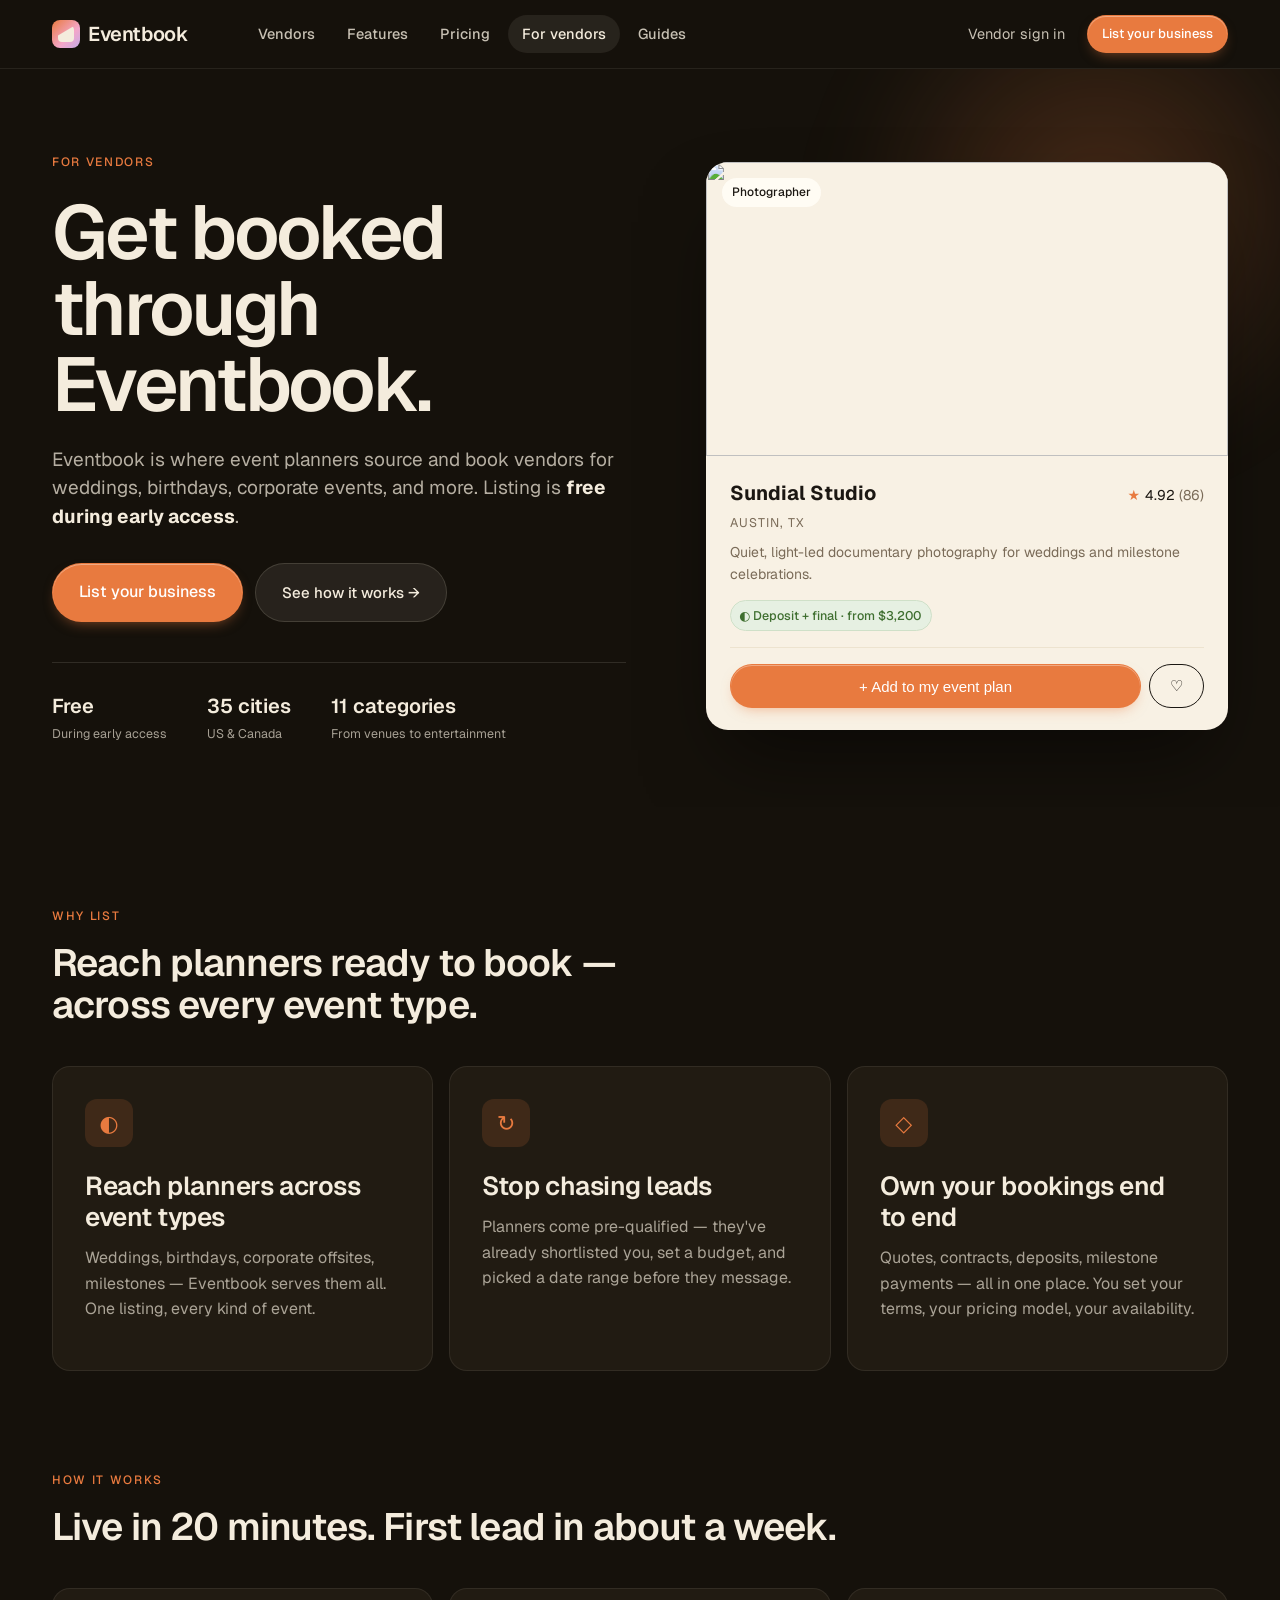
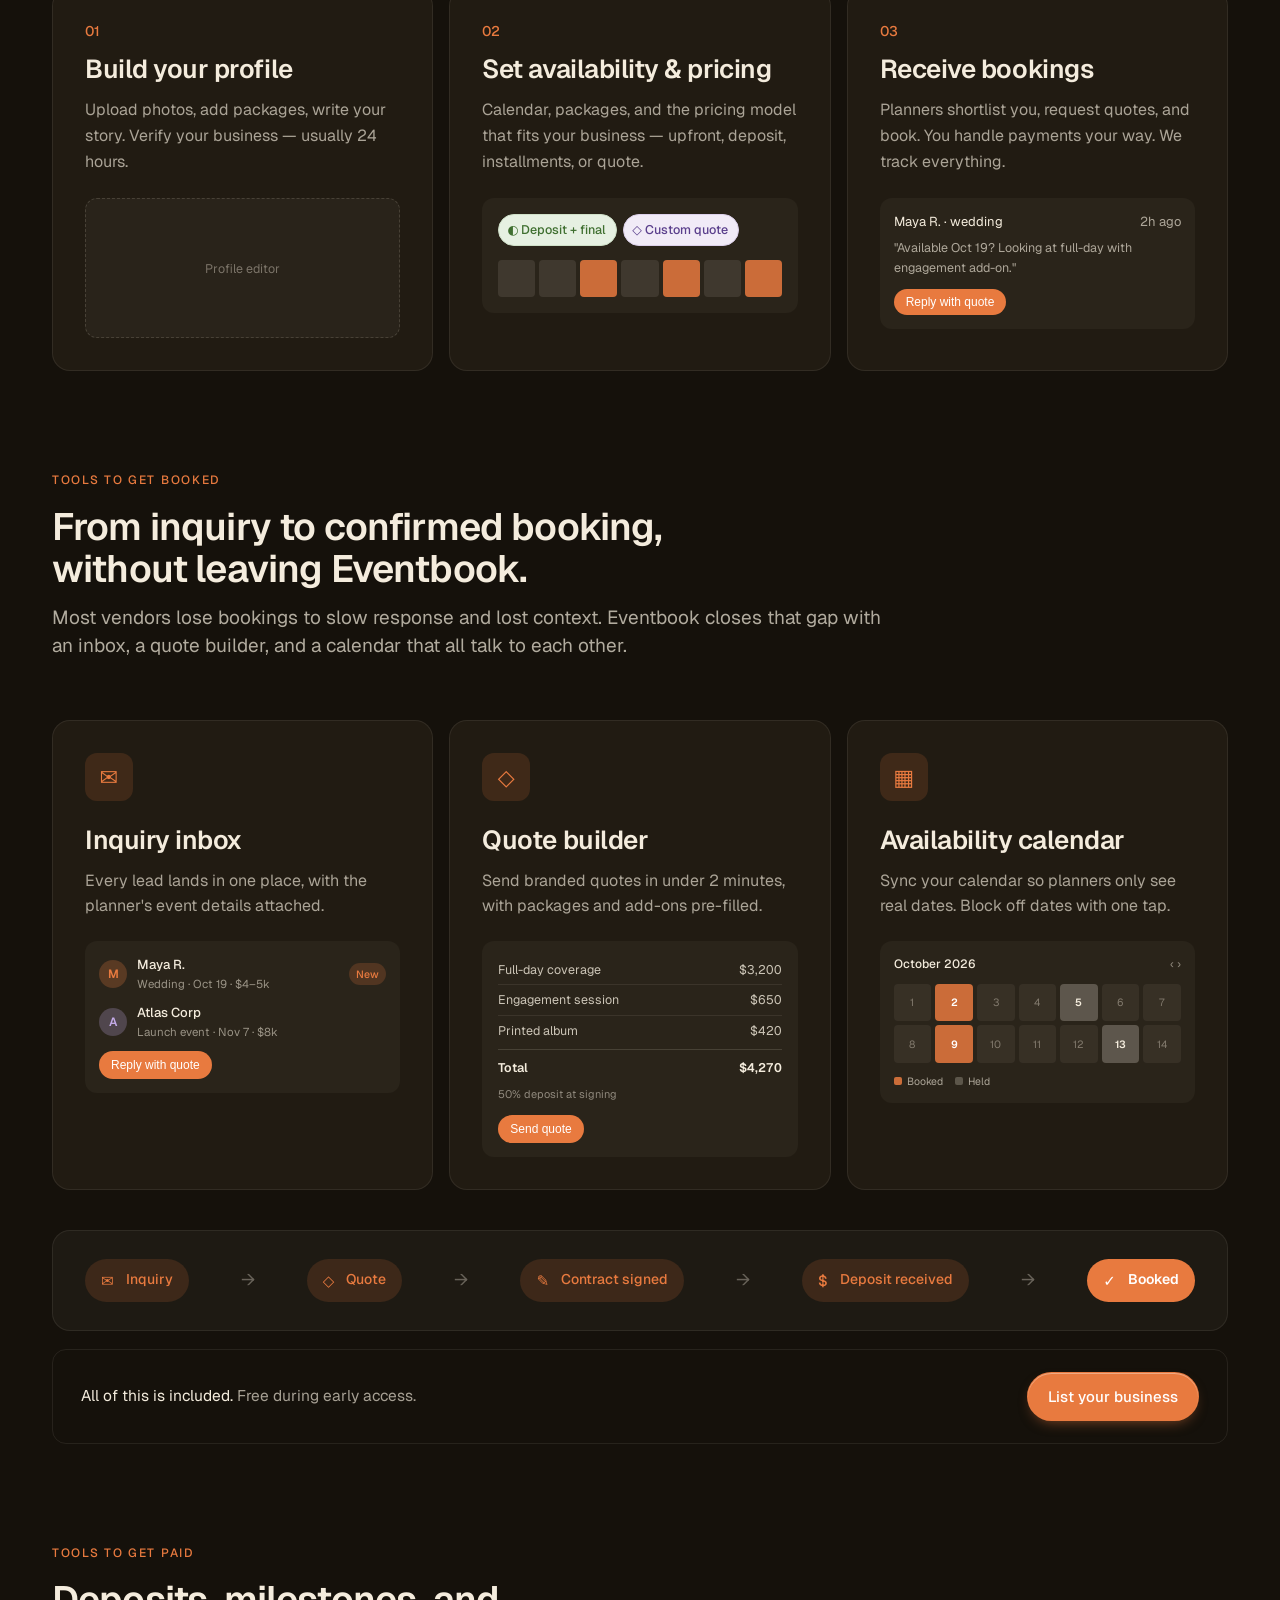
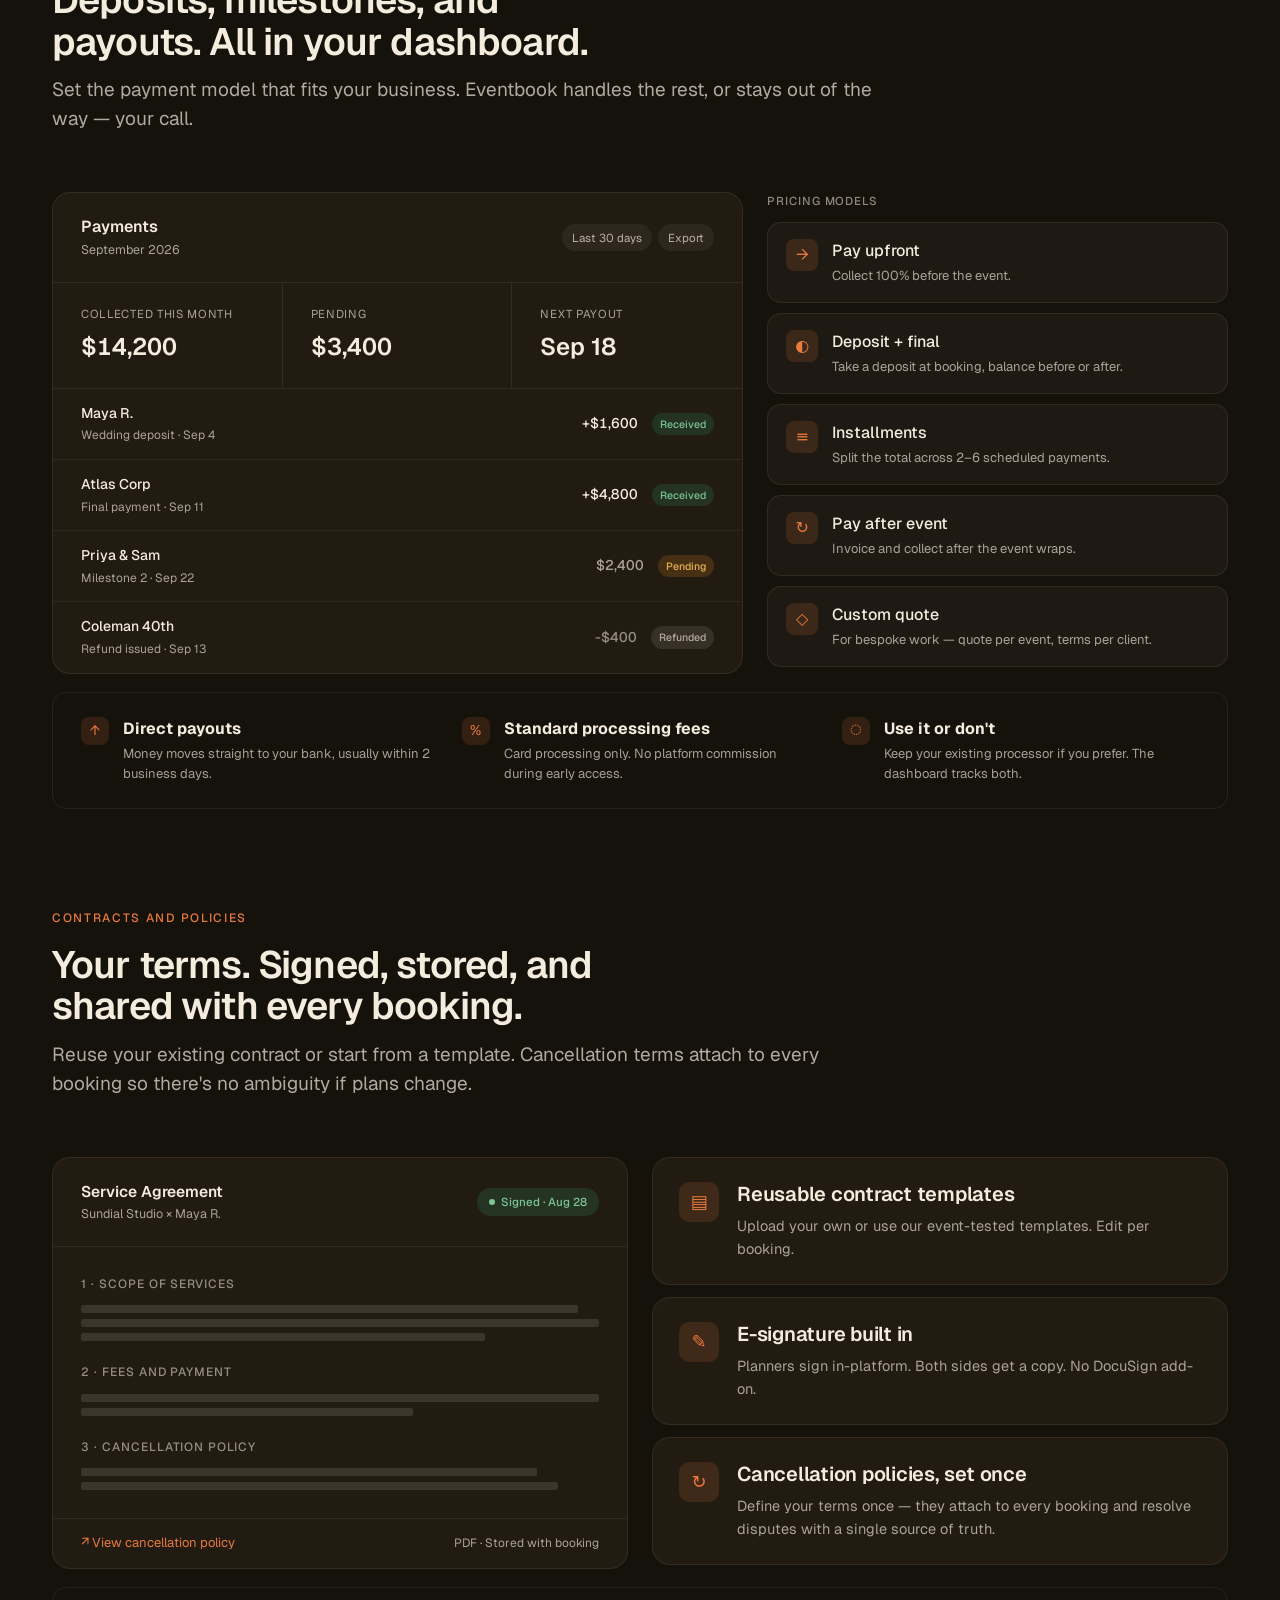
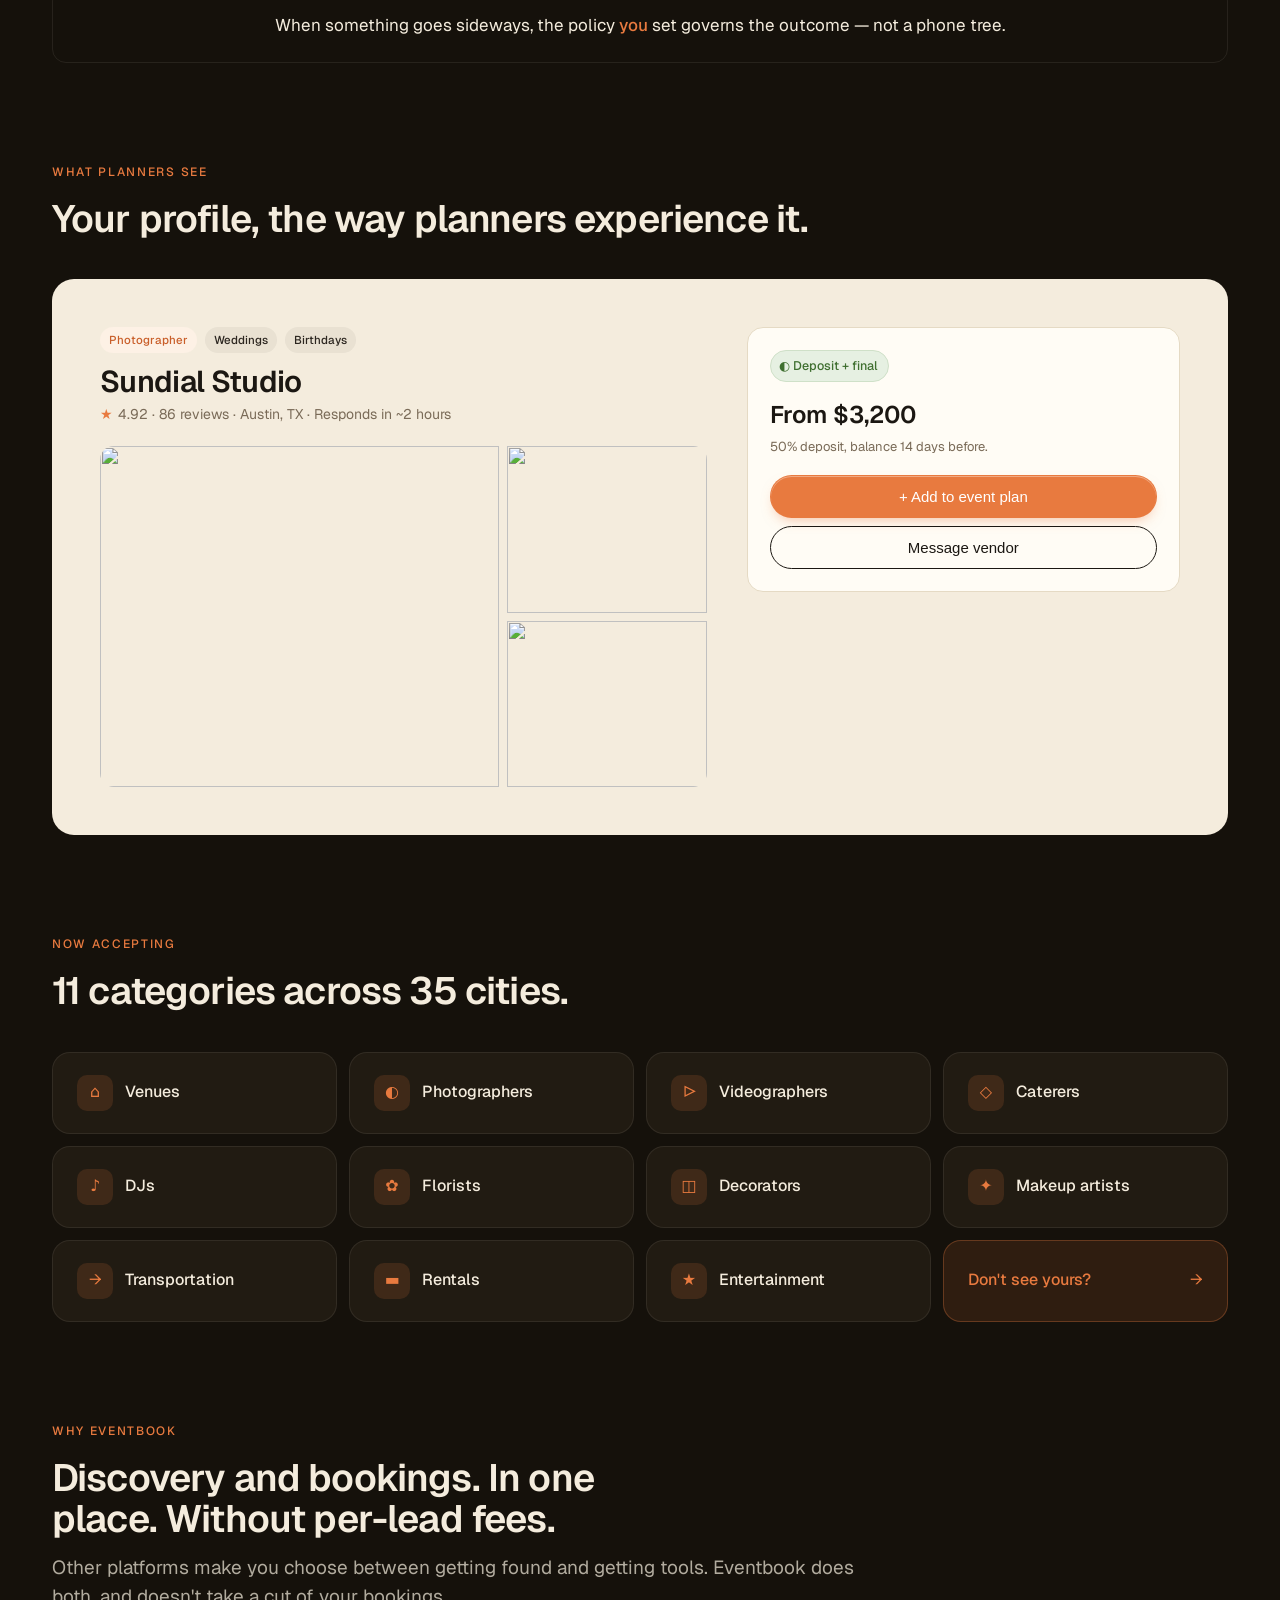
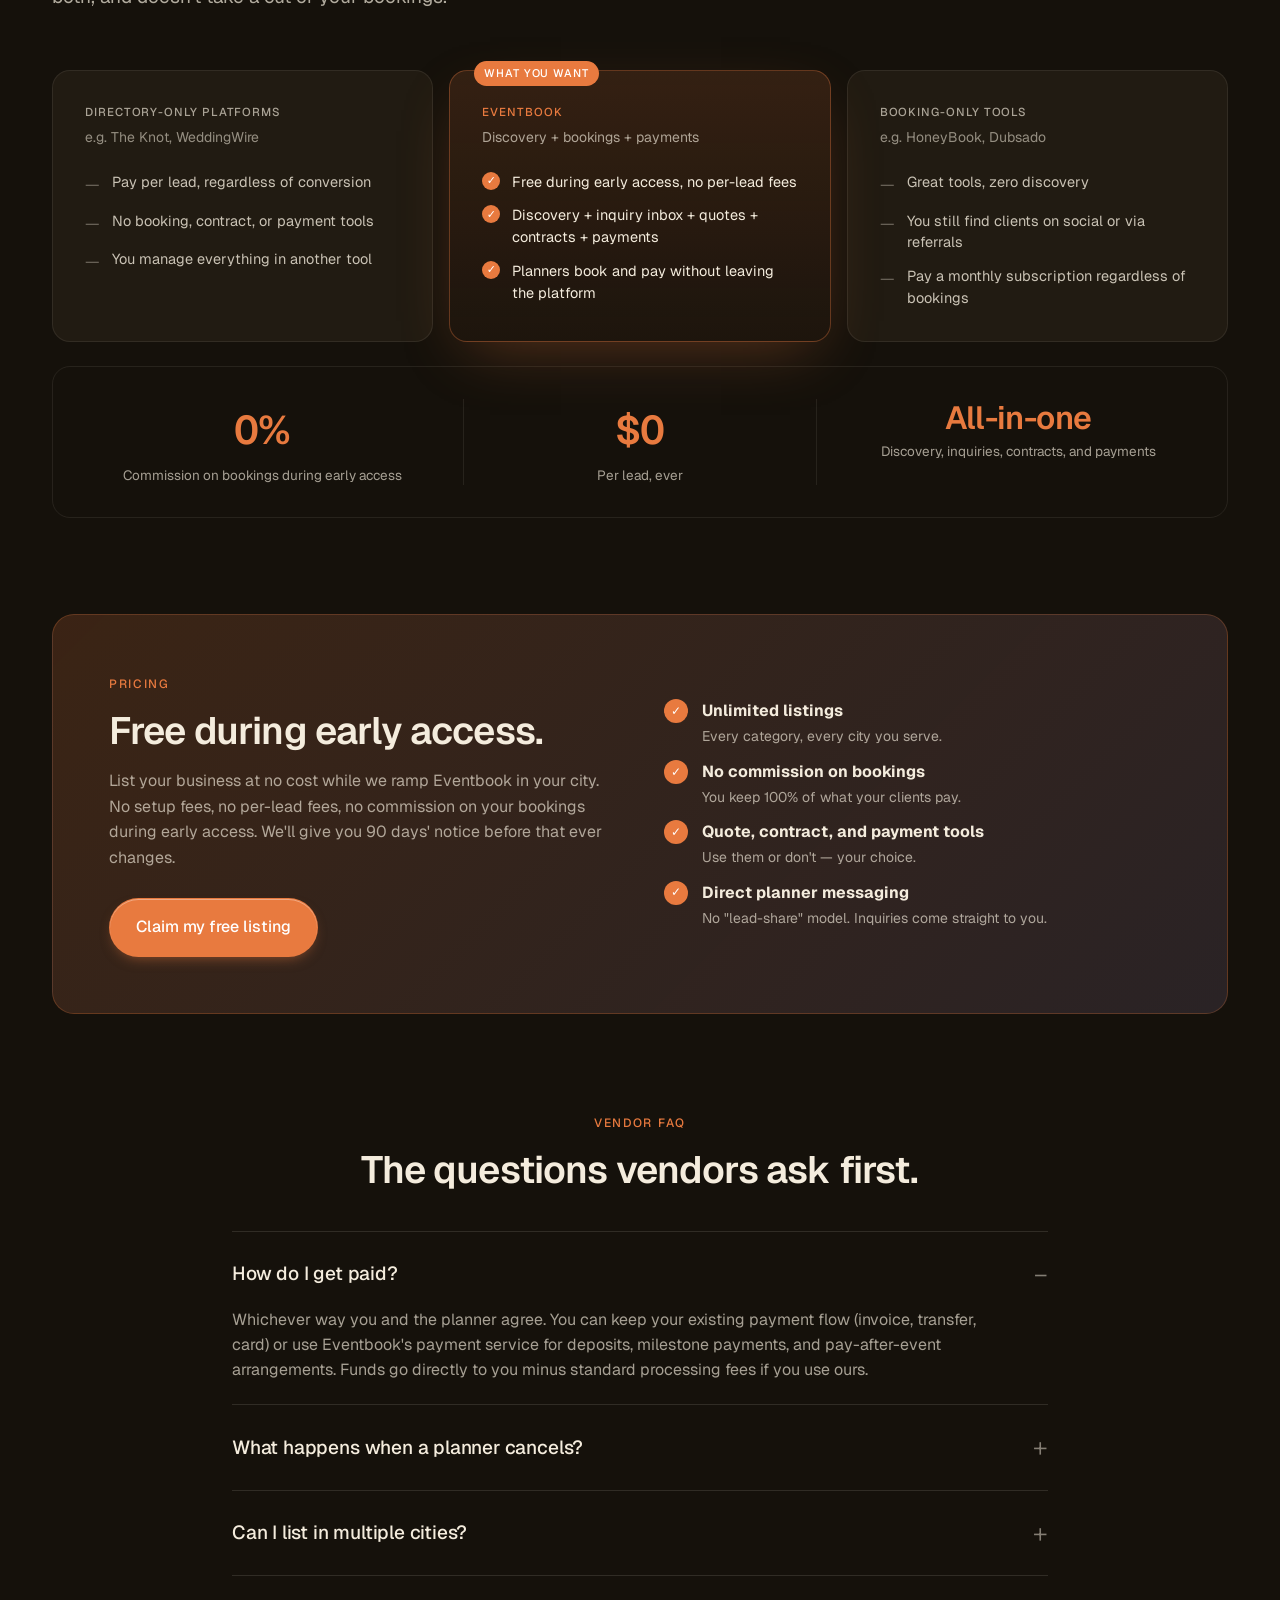
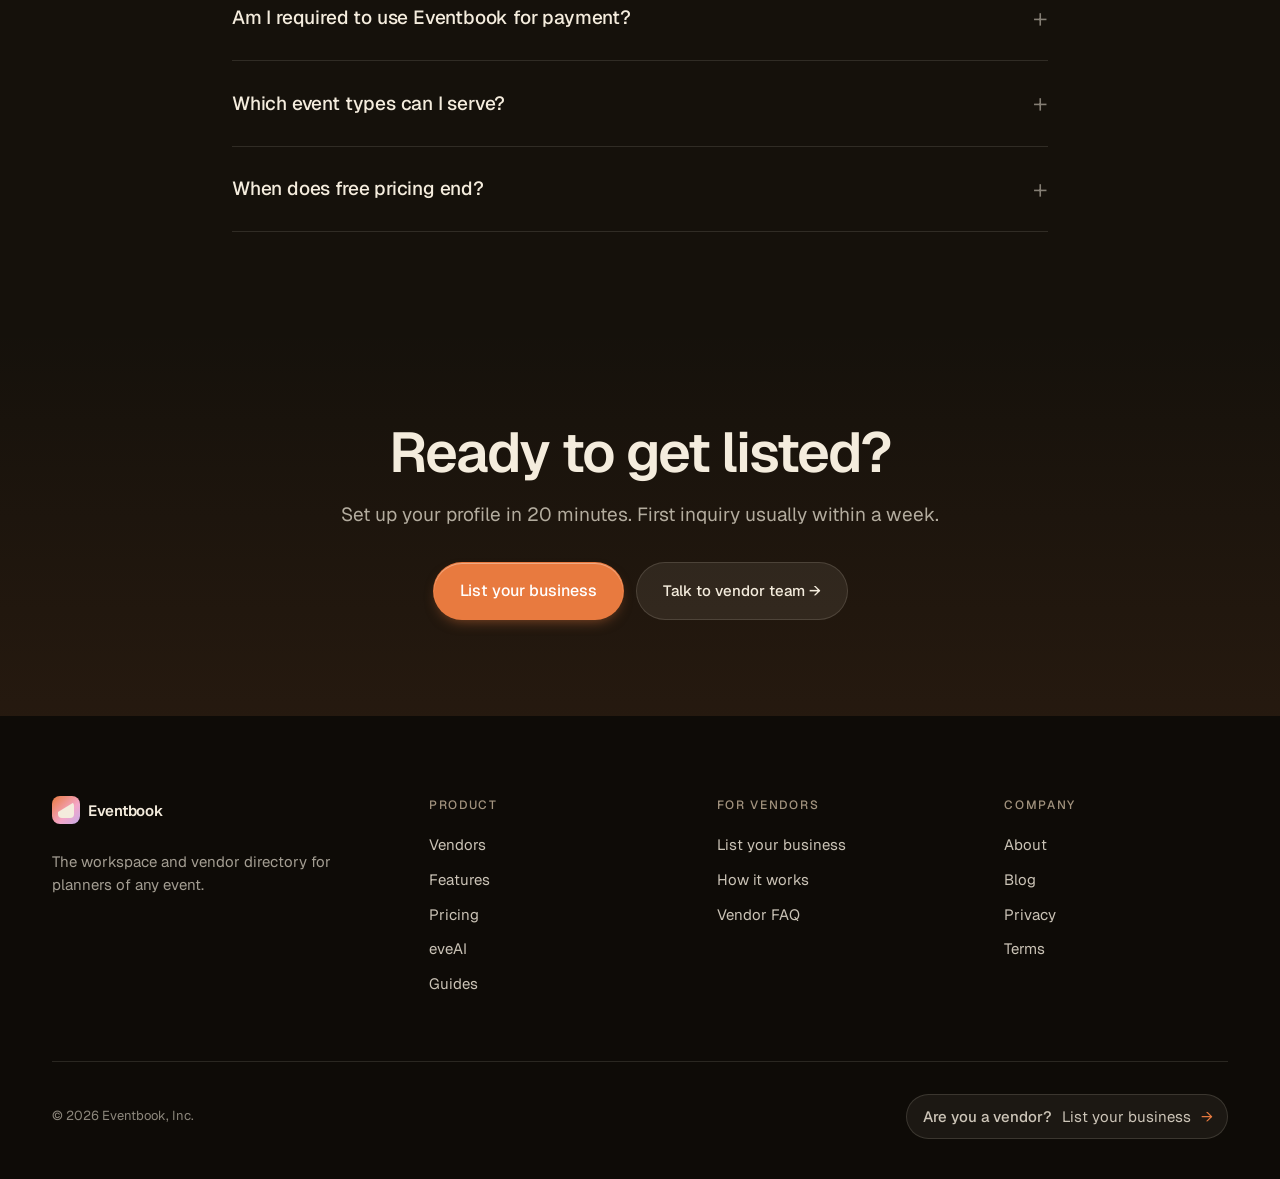
==== commit 23f6a8a0: "Add files via upload" ====
--- a/for-vendors.html
+++ b/for-vendors.html
@@ -65,10 +65,10 @@
         <a href="#" class="btn btn-primary btn-lg">List your business</a>
         <a href="#how" class="btn" style="background: rgba(244, 236, 221, .08); color: var(--cream); border: 1px solid rgba(244, 236, 221, .14); padding: 16px 26px;">See how it works →</a>
       </div>
-      <div class="stats-row" style="display: flex; gap: 32px; margin-top: 40px; padding-top: 28px; border-top: 1px solid rgba(244, 236, 221, .12);">
-        <div><div class="tabular" style="font-size: 28px; font-weight: 600;">42,000+</div><div class="v-muted" style="font-size: 12.5px; margin-top: 2px;">Active planners</div></div>
-        <div><div class="tabular" style="font-size: 28px; font-weight: 600;">35</div><div class="v-muted" style="font-size: 12.5px; margin-top: 2px;">Cities</div></div>
-        <div><div class="tabular" style="font-size: 28px; font-weight: 600;">~6 days</div><div class="v-muted" style="font-size: 12.5px; margin-top: 2px;">To first lead</div></div>
+      <div class="stats-row" style="display: flex; gap: 40px; margin-top: 40px; padding-top: 28px; border-top: 1px solid rgba(244, 236, 221, .12);">
+        <div><div style="font-size: 20px; font-weight: 600;">Free</div><div class="v-muted" style="font-size: 12.5px; margin-top: 2px;">During early access</div></div>
+        <div><div style="font-size: 20px; font-weight: 600;">35 cities</div><div class="v-muted" style="font-size: 12.5px; margin-top: 2px;">US &amp; Canada</div></div>
+        <div><div style="font-size: 20px; font-weight: 600;">11 categories</div><div class="v-muted" style="font-size: 12.5px; margin-top: 2px;">From venues to entertainment</div></div>
       </div>
     </div>
 
@@ -176,6 +176,339 @@
   </div>
 </section>
 
+<!-- ============ [NEW] GET BOOKED: THE WORKFLOW ============ -->
+<section class="v-section" style="padding-top: 0;">
+  <div class="container">
+    <div class="section-head">
+      <div>
+        <span class="v-eyebrow">Tools to get booked</span>
+        <h2 class="h2" style="margin-top: 14px; max-width: 24ch;">From inquiry to confirmed booking, without leaving Eventbook.</h2>
+        <p class="lead" style="margin-top: 14px; color: rgba(244, 236, 221, .7);">Most vendors lose bookings to slow response and lost context. Eventbook closes that gap with an inbox, a quote builder, and a calendar that all talk to each other.</p>
+      </div>
+    </div>
+
+    <div style="display: grid; grid-template-columns: repeat(3, 1fr); gap: 16px;">
+      <!-- Inquiry inbox -->
+      <div class="v-card">
+        <div style="width: 48px; height: 48px; border-radius: 12px; background: rgba(232, 122, 63, .15); color: var(--peach); display: flex; align-items: center; justify-content: center; font-size: 22px;">✉</div>
+        <h3 class="h3" style="margin-top: 24px;">Inquiry inbox</h3>
+        <p class="v-muted" style="margin-top: 12px; line-height: 1.6;">Every lead lands in one place, with the planner's event details attached.</p>
+        <div style="margin-top: 22px; padding: 14px; background: rgba(244, 236, 221, .04); border-radius: 12px; display: flex; flex-direction: column; gap: 10px;">
+          <div style="display: flex; align-items: center; gap: 10px;">
+            <div style="width: 28px; height: 28px; border-radius: 50%; background: rgba(232, 122, 63, .25); color: var(--peach); display: flex; align-items: center; justify-content: center; font-size: 12px; font-weight: 600; flex-shrink: 0;">M</div>
+            <div style="flex: 1; min-width: 0;">
+              <div style="font-size: 13px; font-weight: 500; color: var(--cream);">Maya R.</div>
+              <div style="font-size: 11.5px; color: rgba(244, 236, 221, .55);">Wedding · Oct 19 · $4–5k</div>
+            </div>
+            <span style="padding: 3px 7px; border-radius: 999px; background: rgba(232, 122, 63, .2); color: var(--peach); font-size: 10.5px; font-weight: 500; flex-shrink: 0;">New</span>
+          </div>
+          <div style="display: flex; align-items: center; gap: 10px;">
+            <div style="width: 28px; height: 28px; border-radius: 50%; background: rgba(196, 171, 232, .25); color: #C4ABE8; display: flex; align-items: center; justify-content: center; font-size: 12px; font-weight: 600; flex-shrink: 0;">A</div>
+            <div style="flex: 1; min-width: 0;">
+              <div style="font-size: 13px; font-weight: 500; color: var(--cream);">Atlas Corp</div>
+              <div style="font-size: 11.5px; color: rgba(244, 236, 221, .55);">Launch event · Nov 7 · $8k</div>
+            </div>
+          </div>
+          <button style="padding: 7px 12px; background: var(--peach); color: #fff; border: none; border-radius: 999px; font-size: 12px; font-weight: 500; align-self: flex-start; cursor: pointer;">Reply with quote</button>
+        </div>
+      </div>
+
+      <!-- Quote builder -->
+      <div class="v-card">
+        <div style="width: 48px; height: 48px; border-radius: 12px; background: rgba(232, 122, 63, .15); color: var(--peach); display: flex; align-items: center; justify-content: center; font-size: 22px;">◇</div>
+        <h3 class="h3" style="margin-top: 24px;">Quote builder</h3>
+        <p class="v-muted" style="margin-top: 12px; line-height: 1.6;">Send branded quotes in under 2 minutes, with packages and add-ons pre-filled.</p>
+        <div style="margin-top: 22px; padding: 14px 16px; background: rgba(244, 236, 221, .04); border-radius: 12px; font-size: 12.5px;">
+          <div style="display: flex; justify-content: space-between; padding: 5px 0; color: rgba(244, 236, 221, .8);">
+            <span>Full-day coverage</span><span class="tabular">$3,200</span>
+          </div>
+          <div style="display: flex; justify-content: space-between; padding: 5px 0; color: rgba(244, 236, 221, .8); border-top: 1px solid rgba(244, 236, 221, .08);">
+            <span>Engagement session</span><span class="tabular">$650</span>
+          </div>
+          <div style="display: flex; justify-content: space-between; padding: 5px 0; color: rgba(244, 236, 221, .8); border-top: 1px solid rgba(244, 236, 221, .08);">
+            <span>Printed album</span><span class="tabular">$420</span>
+          </div>
+          <div style="display: flex; justify-content: space-between; padding: 8px 0 4px; color: var(--cream); border-top: 1px solid rgba(244, 236, 221, .14); margin-top: 4px; font-weight: 600;">
+            <span>Total</span><span class="tabular">$4,270</span>
+          </div>
+          <div style="font-size: 11px; color: rgba(244, 236, 221, .5); margin-top: 4px;">50% deposit at signing</div>
+          <button style="margin-top: 12px; padding: 7px 12px; background: var(--peach); color: #fff; border: none; border-radius: 999px; font-size: 12px; font-weight: 500; cursor: pointer;">Send quote</button>
+        </div>
+      </div>
+
+      <!-- Availability calendar -->
+      <div class="v-card">
+        <div style="width: 48px; height: 48px; border-radius: 12px; background: rgba(232, 122, 63, .15); color: var(--peach); display: flex; align-items: center; justify-content: center; font-size: 22px;">▦</div>
+        <h3 class="h3" style="margin-top: 24px;">Availability calendar</h3>
+        <p class="v-muted" style="margin-top: 12px; line-height: 1.6;">Sync your calendar so planners only see real dates. Block off dates with one tap.</p>
+        <div style="margin-top: 22px; padding: 14px; background: rgba(244, 236, 221, .04); border-radius: 12px;">
+          <div style="display: flex; justify-content: space-between; align-items: center; font-size: 12px; color: var(--cream); margin-bottom: 10px;">
+            <span style="font-weight: 500;">October 2026</span>
+            <span style="color: rgba(244, 236, 221, .5);">‹ ›</span>
+          </div>
+          <div style="display: grid; grid-template-columns: repeat(7, 1fr); gap: 4px; font-size: 10.5px;">
+            <div style="aspect-ratio: 1; border-radius: 4px; background: rgba(244, 236, 221, .06); display: flex; align-items: center; justify-content: center; color: rgba(244, 236, 221, .4);">1</div>
+            <div style="aspect-ratio: 1; border-radius: 4px; background: rgba(232, 122, 63, .85); display: flex; align-items: center; justify-content: center; color: #fff; font-weight: 600;">2</div>
+            <div style="aspect-ratio: 1; border-radius: 4px; background: rgba(244, 236, 221, .06); display: flex; align-items: center; justify-content: center; color: rgba(244, 236, 221, .4);">3</div>
+            <div style="aspect-ratio: 1; border-radius: 4px; background: rgba(244, 236, 221, .06); display: flex; align-items: center; justify-content: center; color: rgba(244, 236, 221, .4);">4</div>
+            <div style="aspect-ratio: 1; border-radius: 4px; background: rgba(244, 236, 221, .25); display: flex; align-items: center; justify-content: center; color: var(--cream); font-weight: 600;">5</div>
+            <div style="aspect-ratio: 1; border-radius: 4px; background: rgba(244, 236, 221, .06); display: flex; align-items: center; justify-content: center; color: rgba(244, 236, 221, .4);">6</div>
+            <div style="aspect-ratio: 1; border-radius: 4px; background: rgba(244, 236, 221, .06); display: flex; align-items: center; justify-content: center; color: rgba(244, 236, 221, .4);">7</div>
+            <div style="aspect-ratio: 1; border-radius: 4px; background: rgba(244, 236, 221, .06); display: flex; align-items: center; justify-content: center; color: rgba(244, 236, 221, .4);">8</div>
+            <div style="aspect-ratio: 1; border-radius: 4px; background: rgba(232, 122, 63, .85); display: flex; align-items: center; justify-content: center; color: #fff; font-weight: 600;">9</div>
+            <div style="aspect-ratio: 1; border-radius: 4px; background: rgba(244, 236, 221, .06); display: flex; align-items: center; justify-content: center; color: rgba(244, 236, 221, .4);">10</div>
+            <div style="aspect-ratio: 1; border-radius: 4px; background: rgba(244, 236, 221, .06); display: flex; align-items: center; justify-content: center; color: rgba(244, 236, 221, .4);">11</div>
+            <div style="aspect-ratio: 1; border-radius: 4px; background: rgba(244, 236, 221, .06); display: flex; align-items: center; justify-content: center; color: rgba(244, 236, 221, .4);">12</div>
+            <div style="aspect-ratio: 1; border-radius: 4px; background: rgba(244, 236, 221, .25); display: flex; align-items: center; justify-content: center; color: var(--cream); font-weight: 600;">13</div>
+            <div style="aspect-ratio: 1; border-radius: 4px; background: rgba(244, 236, 221, .06); display: flex; align-items: center; justify-content: center; color: rgba(244, 236, 221, .4);">14</div>
+          </div>
+          <div style="display: flex; gap: 12px; margin-top: 10px; font-size: 10.5px; color: rgba(244, 236, 221, .65);">
+            <span style="display: inline-flex; align-items: center; gap: 5px;"><span style="width: 8px; height: 8px; border-radius: 2px; background: rgba(232, 122, 63, .85);"></span>Booked</span>
+            <span style="display: inline-flex; align-items: center; gap: 5px;"><span style="width: 8px; height: 8px; border-radius: 2px; background: rgba(244, 236, 221, .25);"></span>Held</span>
+          </div>
+        </div>
+      </div>
+    </div>
+
+    <!-- Horizontal flow spine -->
+    <div style="margin-top: 40px; padding: 28px 32px; background: rgba(244, 236, 221, .04); border: 1px solid rgba(244, 236, 221, .08); border-radius: 18px; display: flex; align-items: center; justify-content: space-between; gap: 10px; flex-wrap: wrap;">
+      <div style="display: flex; align-items: center; gap: 12px; padding: 10px 16px; background: rgba(232, 122, 63, .15); border-radius: 999px; color: var(--peach); font-size: 14px; font-weight: 500;">
+        <span style="font-size: 15px;">✉</span> Inquiry
+      </div>
+      <span style="color: rgba(244, 236, 221, .35); font-size: 18px;">→</span>
+      <div style="display: flex; align-items: center; gap: 12px; padding: 10px 16px; background: rgba(232, 122, 63, .15); border-radius: 999px; color: var(--peach); font-size: 14px; font-weight: 500;">
+        <span style="font-size: 15px;">◇</span> Quote
+      </div>
+      <span style="color: rgba(244, 236, 221, .35); font-size: 18px;">→</span>
+      <div style="display: flex; align-items: center; gap: 12px; padding: 10px 16px; background: rgba(232, 122, 63, .15); border-radius: 999px; color: var(--peach); font-size: 14px; font-weight: 500;">
+        <span style="font-size: 15px;">✎</span> Contract signed
+      </div>
+      <span style="color: rgba(244, 236, 221, .35); font-size: 18px;">→</span>
+      <div style="display: flex; align-items: center; gap: 12px; padding: 10px 16px; background: rgba(232, 122, 63, .15); border-radius: 999px; color: var(--peach); font-size: 14px; font-weight: 500;">
+        <span style="font-size: 15px;">$</span> Deposit received
+      </div>
+      <span style="color: rgba(244, 236, 221, .35); font-size: 18px;">→</span>
+      <div style="display: flex; align-items: center; gap: 12px; padding: 10px 16px; background: var(--peach); border-radius: 999px; color: #fff; font-size: 14px; font-weight: 600;">
+        <span style="font-size: 15px;">✓</span> Booked
+      </div>
+    </div>
+
+    <!-- Closing strip -->
+    <div style="margin-top: 18px; padding: 22px 28px; display: flex; align-items: center; justify-content: space-between; gap: 24px; border: 1px solid rgba(244, 236, 221, .08); border-radius: 14px;">
+      <div style="font-size: 15.5px; color: var(--cream);">All of this is included. <span class="v-muted">Free during early access.</span></div>
+      <a href="#" class="btn btn-primary">List your business</a>
+    </div>
+  </div>
+</section>
+
+<!-- ============ [NEW] GET PAID: PAYMENT TOOLS ============ -->
+<section class="v-section" style="padding-top: 0;">
+  <div class="container">
+    <div class="section-head">
+      <div>
+        <span class="v-eyebrow">Tools to get paid</span>
+        <h2 class="h2" style="margin-top: 14px; max-width: 22ch;">Deposits, milestones, and payouts. All in your dashboard.</h2>
+        <p class="lead" style="margin-top: 14px; color: rgba(244, 236, 221, .7);">Set the payment model that fits your business. Eventbook handles the rest, or stays out of the way — your call.</p>
+      </div>
+    </div>
+
+    <div style="display: grid; grid-template-columns: 1.5fr 1fr; gap: 24px; align-items: stretch;">
+      <!-- Payments dashboard mockup -->
+      <div class="v-card" style="padding: 0; overflow: hidden;">
+        <div style="padding: 22px 28px; display: flex; align-items: center; justify-content: space-between; border-bottom: 1px solid rgba(244, 236, 221, .08);">
+          <div>
+            <div style="font-weight: 600; font-size: 16px;">Payments</div>
+            <div class="v-muted" style="font-size: 12.5px;">September 2026</div>
+          </div>
+          <div style="display: flex; gap: 6px;">
+            <span style="padding: 5px 10px; background: rgba(244, 236, 221, .06); border-radius: 999px; font-size: 11.5px; color: rgba(244, 236, 221, .7);">Last 30 days</span>
+            <span style="padding: 5px 10px; background: rgba(244, 236, 221, .06); border-radius: 999px; font-size: 11.5px; color: rgba(244, 236, 221, .7);">Export</span>
+          </div>
+        </div>
+
+        <div style="display: grid; grid-template-columns: repeat(3, 1fr); gap: 0;">
+          <div style="padding: 22px 28px; border-right: 1px solid rgba(244, 236, 221, .08);">
+            <div class="v-muted" style="font-size: 11.5px; letter-spacing: 0.06em; text-transform: uppercase;">Collected this month</div>
+            <div class="tabular" style="margin-top: 6px; font-size: 24px; font-weight: 600;">$14,200</div>
+          </div>
+          <div style="padding: 22px 28px; border-right: 1px solid rgba(244, 236, 221, .08);">
+            <div class="v-muted" style="font-size: 11.5px; letter-spacing: 0.06em; text-transform: uppercase;">Pending</div>
+            <div class="tabular" style="margin-top: 6px; font-size: 24px; font-weight: 600;">$3,400</div>
+          </div>
+          <div style="padding: 22px 28px;">
+            <div class="v-muted" style="font-size: 11.5px; letter-spacing: 0.06em; text-transform: uppercase;">Next payout</div>
+            <div style="margin-top: 6px; font-size: 24px; font-weight: 600;">Sep 18</div>
+          </div>
+        </div>
+
+        <div style="border-top: 1px solid rgba(244, 236, 221, .08);">
+          <div style="padding: 14px 28px; display: flex; align-items: center; justify-content: space-between; font-size: 14px;">
+            <div style="display: flex; flex-direction: column; gap: 2px;">
+              <span style="font-weight: 500;">Maya R.</span>
+              <span class="v-muted" style="font-size: 12px;">Wedding deposit · Sep 4</span>
+            </div>
+            <div style="display: flex; align-items: center; gap: 14px;">
+              <span class="tabular" style="font-weight: 500;">+$1,600</span>
+              <span style="padding: 3px 8px; border-radius: 999px; background: rgba(47, 125, 79, .25); color: #7DC495; font-size: 10.5px; font-weight: 500;">Received</span>
+            </div>
+          </div>
+          <div style="padding: 14px 28px; border-top: 1px solid rgba(244, 236, 221, .06); display: flex; align-items: center; justify-content: space-between; font-size: 14px;">
+            <div style="display: flex; flex-direction: column; gap: 2px;">
+              <span style="font-weight: 500;">Atlas Corp</span>
+              <span class="v-muted" style="font-size: 12px;">Final payment · Sep 11</span>
+            </div>
+            <div style="display: flex; align-items: center; gap: 14px;">
+              <span class="tabular" style="font-weight: 500;">+$4,800</span>
+              <span style="padding: 3px 8px; border-radius: 999px; background: rgba(47, 125, 79, .25); color: #7DC495; font-size: 10.5px; font-weight: 500;">Received</span>
+            </div>
+          </div>
+          <div style="padding: 14px 28px; border-top: 1px solid rgba(244, 236, 221, .06); display: flex; align-items: center; justify-content: space-between; font-size: 14px;">
+            <div style="display: flex; flex-direction: column; gap: 2px;">
+              <span style="font-weight: 500;">Priya &amp; Sam</span>
+              <span class="v-muted" style="font-size: 12px;">Milestone 2 · Sep 22</span>
+            </div>
+            <div style="display: flex; align-items: center; gap: 14px;">
+              <span class="tabular" style="font-weight: 500; color: rgba(244, 236, 221, .65);">$2,400</span>
+              <span style="padding: 3px 8px; border-radius: 999px; background: rgba(178, 107, 17, .25); color: #E8B057; font-size: 10.5px; font-weight: 500;">Pending</span>
+            </div>
+          </div>
+          <div style="padding: 14px 28px; border-top: 1px solid rgba(244, 236, 221, .06); display: flex; align-items: center; justify-content: space-between; font-size: 14px;">
+            <div style="display: flex; flex-direction: column; gap: 2px;">
+              <span style="font-weight: 500;">Coleman 40th</span>
+              <span class="v-muted" style="font-size: 12px;">Refund issued · Sep 13</span>
+            </div>
+            <div style="display: flex; align-items: center; gap: 14px;">
+              <span class="tabular" style="font-weight: 500; color: rgba(244, 236, 221, .55);">-$400</span>
+              <span style="padding: 3px 8px; border-radius: 999px; background: rgba(244, 236, 221, .1); color: rgba(244, 236, 221, .65); font-size: 10.5px; font-weight: 500;">Refunded</span>
+            </div>
+          </div>
+        </div>
+      </div>
+
+      <!-- Payment models -->
+      <div style="display: flex; flex-direction: column; gap: 10px;">
+        <div style="font-size: 11.5px; font-weight: 500; letter-spacing: 0.08em; text-transform: uppercase; color: rgba(244, 236, 221, .55); margin-bottom: 2px;">Pricing models</div>
+        <div style="padding: 16px 18px; background: rgba(244, 236, 221, .04); border: 1px solid rgba(244, 236, 221, .08); border-radius: 14px; display: flex; gap: 14px; align-items: start;">
+          <span style="width: 32px; height: 32px; border-radius: 8px; background: rgba(232, 122, 63, .15); color: var(--peach); display: flex; align-items: center; justify-content: center; flex-shrink: 0;">→</span>
+          <div><div style="font-weight: 500;">Pay upfront</div><div class="v-muted" style="font-size: 13px; margin-top: 2px;">Collect 100% before the event.</div></div>
+        </div>
+        <div style="padding: 16px 18px; background: rgba(244, 236, 221, .04); border: 1px solid rgba(244, 236, 221, .08); border-radius: 14px; display: flex; gap: 14px; align-items: start;">
+          <span style="width: 32px; height: 32px; border-radius: 8px; background: rgba(232, 122, 63, .15); color: var(--peach); display: flex; align-items: center; justify-content: center; flex-shrink: 0;">◐</span>
+          <div><div style="font-weight: 500;">Deposit + final</div><div class="v-muted" style="font-size: 13px; margin-top: 2px;">Take a deposit at booking, balance before or after.</div></div>
+        </div>
+        <div style="padding: 16px 18px; background: rgba(244, 236, 221, .04); border: 1px solid rgba(244, 236, 221, .08); border-radius: 14px; display: flex; gap: 14px; align-items: start;">
+          <span style="width: 32px; height: 32px; border-radius: 8px; background: rgba(232, 122, 63, .15); color: var(--peach); display: flex; align-items: center; justify-content: center; flex-shrink: 0;">≡</span>
+          <div><div style="font-weight: 500;">Installments</div><div class="v-muted" style="font-size: 13px; margin-top: 2px;">Split the total across 2–6 scheduled payments.</div></div>
+        </div>
+        <div style="padding: 16px 18px; background: rgba(244, 236, 221, .04); border: 1px solid rgba(244, 236, 221, .08); border-radius: 14px; display: flex; gap: 14px; align-items: start;">
+          <span style="width: 32px; height: 32px; border-radius: 8px; background: rgba(232, 122, 63, .15); color: var(--peach); display: flex; align-items: center; justify-content: center; flex-shrink: 0;">↻</span>
+          <div><div style="font-weight: 500;">Pay after event</div><div class="v-muted" style="font-size: 13px; margin-top: 2px;">Invoice and collect after the event wraps.</div></div>
+        </div>
+        <div style="padding: 16px 18px; background: rgba(244, 236, 221, .04); border: 1px solid rgba(244, 236, 221, .08); border-radius: 14px; display: flex; gap: 14px; align-items: start;">
+          <span style="width: 32px; height: 32px; border-radius: 8px; background: rgba(232, 122, 63, .15); color: var(--peach); display: flex; align-items: center; justify-content: center; flex-shrink: 0;">◇</span>
+          <div><div style="font-weight: 500;">Custom quote</div><div class="v-muted" style="font-size: 13px; margin-top: 2px;">For bespoke work — quote per event, terms per client.</div></div>
+        </div>
+      </div>
+    </div>
+
+    <!-- Trust strip -->
+    <div style="margin-top: 18px; padding: 24px 28px; border: 1px solid rgba(244, 236, 221, .08); border-radius: 14px; display: grid; grid-template-columns: repeat(3, 1fr); gap: 24px;">
+      <div style="display: flex; align-items: start; gap: 14px;">
+        <span style="width: 28px; height: 28px; border-radius: 8px; background: rgba(232, 122, 63, .15); color: var(--peach); display: flex; align-items: center; justify-content: center; flex-shrink: 0; font-size: 14px;">↑</span>
+        <div><strong>Direct payouts</strong><div class="v-muted" style="font-size: 13px; margin-top: 2px;">Money moves straight to your bank, usually within 2 business days.</div></div>
+      </div>
+      <div style="display: flex; align-items: start; gap: 14px;">
+        <span style="width: 28px; height: 28px; border-radius: 8px; background: rgba(232, 122, 63, .15); color: var(--peach); display: flex; align-items: center; justify-content: center; flex-shrink: 0; font-size: 14px;">%</span>
+        <div><strong>Standard processing fees</strong><div class="v-muted" style="font-size: 13px; margin-top: 2px;">Card processing only. No platform commission during early access.</div></div>
+      </div>
+      <div style="display: flex; align-items: start; gap: 14px;">
+        <span style="width: 28px; height: 28px; border-radius: 8px; background: rgba(232, 122, 63, .15); color: var(--peach); display: flex; align-items: center; justify-content: center; flex-shrink: 0; font-size: 14px;">◌</span>
+        <div><strong>Use it or don't</strong><div class="v-muted" style="font-size: 13px; margin-top: 2px;">Keep your existing processor if you prefer. The dashboard tracks both.</div></div>
+      </div>
+    </div>
+  </div>
+</section>
+
+<!-- ============ [NEW] CONTRACTS &amp; POLICIES ============ -->
+<section class="v-section" style="padding-top: 0;">
+  <div class="container">
+    <div class="section-head">
+      <div>
+        <span class="v-eyebrow">Contracts and policies</span>
+        <h2 class="h2" style="margin-top: 14px; max-width: 22ch;">Your terms. Signed, stored, and shared with every booking.</h2>
+        <p class="lead" style="margin-top: 14px; color: rgba(244, 236, 221, .7);">Reuse your existing contract or start from a template. Cancellation terms attach to every booking so there's no ambiguity if plans change.</p>
+      </div>
+    </div>
+
+    <div style="display: grid; grid-template-columns: 1fr 1fr; gap: 24px; align-items: stretch;">
+      <!-- Contract preview -->
+      <div class="v-card" style="padding: 0; overflow: hidden; position: relative;">
+        <div style="padding: 22px 28px; border-bottom: 1px solid rgba(244, 236, 221, .08); display: flex; align-items: center; justify-content: space-between;">
+          <div>
+            <div style="font-weight: 600; font-size: 15.5px;">Service Agreement</div>
+            <div class="v-muted" style="font-size: 12.5px;">Sundial Studio × Maya R.</div>
+          </div>
+          <span style="display: inline-flex; align-items: center; gap: 6px; padding: 5px 12px; border-radius: 999px; background: rgba(47, 125, 79, .25); color: #7DC495; font-size: 11.5px; font-weight: 500;">
+            <span style="width: 6px; height: 6px; border-radius: 50%; background: #7DC495;"></span> Signed · Aug 28
+          </span>
+        </div>
+        <div style="padding: 28px; display: flex; flex-direction: column; gap: 12px;">
+          <div style="font-size: 12px; font-weight: 500; letter-spacing: 0.08em; text-transform: uppercase; color: rgba(244, 236, 221, .55);">1 · Scope of services</div>
+          <div style="display: flex; flex-direction: column; gap: 6px;">
+            <div style="height: 8px; border-radius: 2px; background: rgba(244, 236, 221, .12); width: 96%;"></div>
+            <div style="height: 8px; border-radius: 2px; background: rgba(244, 236, 221, .12); width: 100%;"></div>
+            <div style="height: 8px; border-radius: 2px; background: rgba(244, 236, 221, .12); width: 78%;"></div>
+          </div>
+          <div style="font-size: 12px; font-weight: 500; letter-spacing: 0.08em; text-transform: uppercase; color: rgba(244, 236, 221, .55); margin-top: 10px;">2 · Fees and payment</div>
+          <div style="display: flex; flex-direction: column; gap: 6px;">
+            <div style="height: 8px; border-radius: 2px; background: rgba(244, 236, 221, .12); width: 100%;"></div>
+            <div style="height: 8px; border-radius: 2px; background: rgba(244, 236, 221, .12); width: 64%;"></div>
+          </div>
+          <div style="font-size: 12px; font-weight: 500; letter-spacing: 0.08em; text-transform: uppercase; color: rgba(244, 236, 221, .55); margin-top: 10px;">3 · Cancellation policy</div>
+          <div style="display: flex; flex-direction: column; gap: 6px;">
+            <div style="height: 8px; border-radius: 2px; background: rgba(244, 236, 221, .12); width: 88%;"></div>
+            <div style="height: 8px; border-radius: 2px; background: rgba(244, 236, 221, .12); width: 92%;"></div>
+          </div>
+        </div>
+        <div style="padding: 14px 28px; border-top: 1px solid rgba(244, 236, 221, .08); display: flex; align-items: center; justify-content: space-between;">
+          <a href="#" style="font-size: 13px; color: var(--peach); display: inline-flex; align-items: center; gap: 6px;">↗ View cancellation policy</a>
+          <span class="v-muted" style="font-size: 12px;">PDF · Stored with booking</span>
+        </div>
+      </div>
+
+      <!-- Three stacked feature blocks -->
+      <div style="display: flex; flex-direction: column; gap: 12px;">
+        <div class="v-card" style="padding: 24px 26px; display: flex; gap: 18px; align-items: start;">
+          <span style="width: 40px; height: 40px; border-radius: 10px; background: rgba(232, 122, 63, .15); color: var(--peach); display: flex; align-items: center; justify-content: center; flex-shrink: 0; font-size: 18px;">▤</span>
+          <div>
+            <h3 class="h4">Reusable contract templates</h3>
+            <p class="v-muted" style="margin: 8px 0 0; line-height: 1.55; font-size: 14.5px;">Upload your own or use our event-tested templates. Edit per booking.</p>
+          </div>
+        </div>
+        <div class="v-card" style="padding: 24px 26px; display: flex; gap: 18px; align-items: start;">
+          <span style="width: 40px; height: 40px; border-radius: 10px; background: rgba(232, 122, 63, .15); color: var(--peach); display: flex; align-items: center; justify-content: center; flex-shrink: 0; font-size: 18px;">✎</span>
+          <div>
+            <h3 class="h4">E-signature built in</h3>
+            <p class="v-muted" style="margin: 8px 0 0; line-height: 1.55; font-size: 14.5px;">Planners sign in-platform. Both sides get a copy. No DocuSign add-on.</p>
+          </div>
+        </div>
+        <div class="v-card" style="padding: 24px 26px; display: flex; gap: 18px; align-items: start;">
+          <span style="width: 40px; height: 40px; border-radius: 10px; background: rgba(232, 122, 63, .15); color: var(--peach); display: flex; align-items: center; justify-content: center; flex-shrink: 0; font-size: 18px;">↻</span>
+          <div>
+            <h3 class="h4">Cancellation policies, set once</h3>
+            <p class="v-muted" style="margin: 8px 0 0; line-height: 1.55; font-size: 14.5px;">Define your terms once — they attach to every booking and resolve disputes with a single source of truth.</p>
+          </div>
+        </div>
+      </div>
+    </div>
+
+    <!-- Closing strip -->
+    <div style="margin-top: 18px; padding: 24px 32px; text-align: center; border: 1px solid rgba(244, 236, 221, .08); border-radius: 14px;">
+      <p style="margin: 0; font-size: 17px; color: var(--cream);">When something goes sideways, the policy <span style="color: var(--peach); font-weight: 500;">you</span> set governs the outcome — not a phone tree.</p>
+    </div>
+  </div>
+</section>
+
 <!-- ============ VENDOR PROFILE PREVIEW WITH CALLOUTS ============ -->
 <section class="v-section" style="padding-top: 0;">
   <div class="container">
@@ -291,6 +624,98 @@
       <div class="v-card" style="padding: 22px 24px; display: flex; align-items: center; gap: 12px; background: rgba(232, 122, 63, .12); border-color: rgba(232, 122, 63, .3); color: var(--peach);">
         <span style="font-weight: 500;">Don't see yours?</span>
         <span style="margin-left: auto;">→</span>
+      </div>
+    </div>
+  </div>
+</section>
+
+<!-- ============ [NEW] WHY EVENTBOOK ============ -->
+<section class="v-section" style="padding-top: 0;">
+  <div class="container">
+    <div class="section-head">
+      <div>
+        <span class="v-eyebrow">Why Eventbook</span>
+        <h2 class="h2" style="margin-top: 14px; max-width: 22ch;">Discovery and bookings. In one place. Without per-lead fees.</h2>
+        <p class="lead" style="margin-top: 14px; color: rgba(244, 236, 221, .7);">Other platforms make you choose between getting found and getting tools. Eventbook does both, and doesn't take a cut of your bookings.</p>
+      </div>
+    </div>
+
+    <div style="display: grid; grid-template-columns: repeat(3, 1fr); gap: 16px; align-items: stretch;">
+      <!-- Directory only -->
+      <div class="v-card" style="display: flex; flex-direction: column;">
+        <div class="v-muted" style="font-size: 11.5px; font-weight: 500; letter-spacing: 0.08em; text-transform: uppercase;">Directory-only platforms</div>
+        <div style="margin-top: 6px; font-size: 14px; color: rgba(244, 236, 221, .55);">e.g. The Knot, WeddingWire</div>
+        <div style="display: flex; flex-direction: column; gap: 12px; margin-top: 22px;">
+          <div style="display: flex; gap: 12px; align-items: start;">
+            <span style="color: rgba(244, 236, 221, .35); margin-top: 2px;">—</span>
+            <span style="font-size: 14.5px; color: rgba(244, 236, 221, .8); line-height: 1.5;">Pay per lead, regardless of conversion</span>
+          </div>
+          <div style="display: flex; gap: 12px; align-items: start;">
+            <span style="color: rgba(244, 236, 221, .35); margin-top: 2px;">—</span>
+            <span style="font-size: 14.5px; color: rgba(244, 236, 221, .8); line-height: 1.5;">No booking, contract, or payment tools</span>
+          </div>
+          <div style="display: flex; gap: 12px; align-items: start;">
+            <span style="color: rgba(244, 236, 221, .35); margin-top: 2px;">—</span>
+            <span style="font-size: 14.5px; color: rgba(244, 236, 221, .8); line-height: 1.5;">You manage everything in another tool</span>
+          </div>
+        </div>
+      </div>
+
+      <!-- Eventbook (highlighted) -->
+      <div class="v-card" style="display: flex; flex-direction: column; position: relative; background: linear-gradient(180deg, rgba(232, 122, 63, .15), rgba(232, 122, 63, .04)); border-color: rgba(232, 122, 63, .35); box-shadow: 0 20px 60px -20px rgba(232, 122, 63, .35);">
+        <span style="position: absolute; top: -10px; left: 24px; background: var(--peach); color: #fff; font-size: 11px; font-weight: 500; letter-spacing: 0.08em; text-transform: uppercase; padding: 4px 10px; border-radius: 999px;">What you want</span>
+        <div style="font-size: 11.5px; font-weight: 500; letter-spacing: 0.08em; text-transform: uppercase; color: var(--peach);">Eventbook</div>
+        <div style="margin-top: 6px; font-size: 14px; color: rgba(244, 236, 221, .65);">Discovery + bookings + payments</div>
+        <div style="display: flex; flex-direction: column; gap: 12px; margin-top: 22px;">
+          <div style="display: flex; gap: 12px; align-items: start;">
+            <span style="width: 18px; height: 18px; border-radius: 50%; background: var(--peach); color: #fff; flex-shrink: 0; display: inline-flex; align-items: center; justify-content: center; font-size: 11px; margin-top: 1px;">✓</span>
+            <span style="font-size: 14.5px; color: var(--cream); line-height: 1.5;">Free during early access, no per-lead fees</span>
+          </div>
+          <div style="display: flex; gap: 12px; align-items: start;">
+            <span style="width: 18px; height: 18px; border-radius: 50%; background: var(--peach); color: #fff; flex-shrink: 0; display: inline-flex; align-items: center; justify-content: center; font-size: 11px; margin-top: 1px;">✓</span>
+            <span style="font-size: 14.5px; color: var(--cream); line-height: 1.5;">Discovery + inquiry inbox + quotes + contracts + payments</span>
+          </div>
+          <div style="display: flex; gap: 12px; align-items: start;">
+            <span style="width: 18px; height: 18px; border-radius: 50%; background: var(--peach); color: #fff; flex-shrink: 0; display: inline-flex; align-items: center; justify-content: center; font-size: 11px; margin-top: 1px;">✓</span>
+            <span style="font-size: 14.5px; color: var(--cream); line-height: 1.5;">Planners book and pay without leaving the platform</span>
+          </div>
+        </div>
+      </div>
+
+      <!-- Booking-only tools -->
+      <div class="v-card" style="display: flex; flex-direction: column;">
+        <div class="v-muted" style="font-size: 11.5px; font-weight: 500; letter-spacing: 0.08em; text-transform: uppercase;">Booking-only tools</div>
+        <div style="margin-top: 6px; font-size: 14px; color: rgba(244, 236, 221, .55);">e.g. HoneyBook, Dubsado</div>
+        <div style="display: flex; flex-direction: column; gap: 12px; margin-top: 22px;">
+          <div style="display: flex; gap: 12px; align-items: start;">
+            <span style="color: rgba(244, 236, 221, .35); margin-top: 2px;">—</span>
+            <span style="font-size: 14.5px; color: rgba(244, 236, 221, .8); line-height: 1.5;">Great tools, zero discovery</span>
+          </div>
+          <div style="display: flex; gap: 12px; align-items: start;">
+            <span style="color: rgba(244, 236, 221, .35); margin-top: 2px;">—</span>
+            <span style="font-size: 14.5px; color: rgba(244, 236, 221, .8); line-height: 1.5;">You still find clients on social or via referrals</span>
+          </div>
+          <div style="display: flex; gap: 12px; align-items: start;">
+            <span style="color: rgba(244, 236, 221, .35); margin-top: 2px;">—</span>
+            <span style="font-size: 14.5px; color: rgba(244, 236, 221, .8); line-height: 1.5;">Pay a monthly subscription regardless of bookings</span>
+          </div>
+        </div>
+      </div>
+    </div>
+
+    <!-- Three-stat strip -->
+    <div style="margin-top: 24px; padding: 32px; border: 1px solid rgba(244, 236, 221, .08); border-radius: 18px; display: grid; grid-template-columns: repeat(3, 1fr); gap: 24px; text-align: center;">
+      <div>
+        <div class="tabular" style="font-size: 40px; font-weight: 600; color: var(--peach); letter-spacing: -0.02em;">0%</div>
+        <div class="v-muted" style="font-size: 13.5px; margin-top: 4px;">Commission on bookings during early access</div>
+      </div>
+      <div style="border-left: 1px solid rgba(244, 236, 221, .08); border-right: 1px solid rgba(244, 236, 221, .08);">
+        <div class="tabular" style="font-size: 40px; font-weight: 600; color: var(--peach); letter-spacing: -0.02em;">$0</div>
+        <div class="v-muted" style="font-size: 13.5px; margin-top: 4px;">Per lead, ever</div>
+      </div>
+      <div>
+        <div style="font-size: 32px; font-weight: 600; color: var(--peach); letter-spacing: -0.02em; line-height: 1.2;">All-in-one</div>
+        <div class="v-muted" style="font-size: 13.5px; margin-top: 4px;">Discovery, inquiries, contracts, and payments</div>
       </div>
     </div>
   </div>
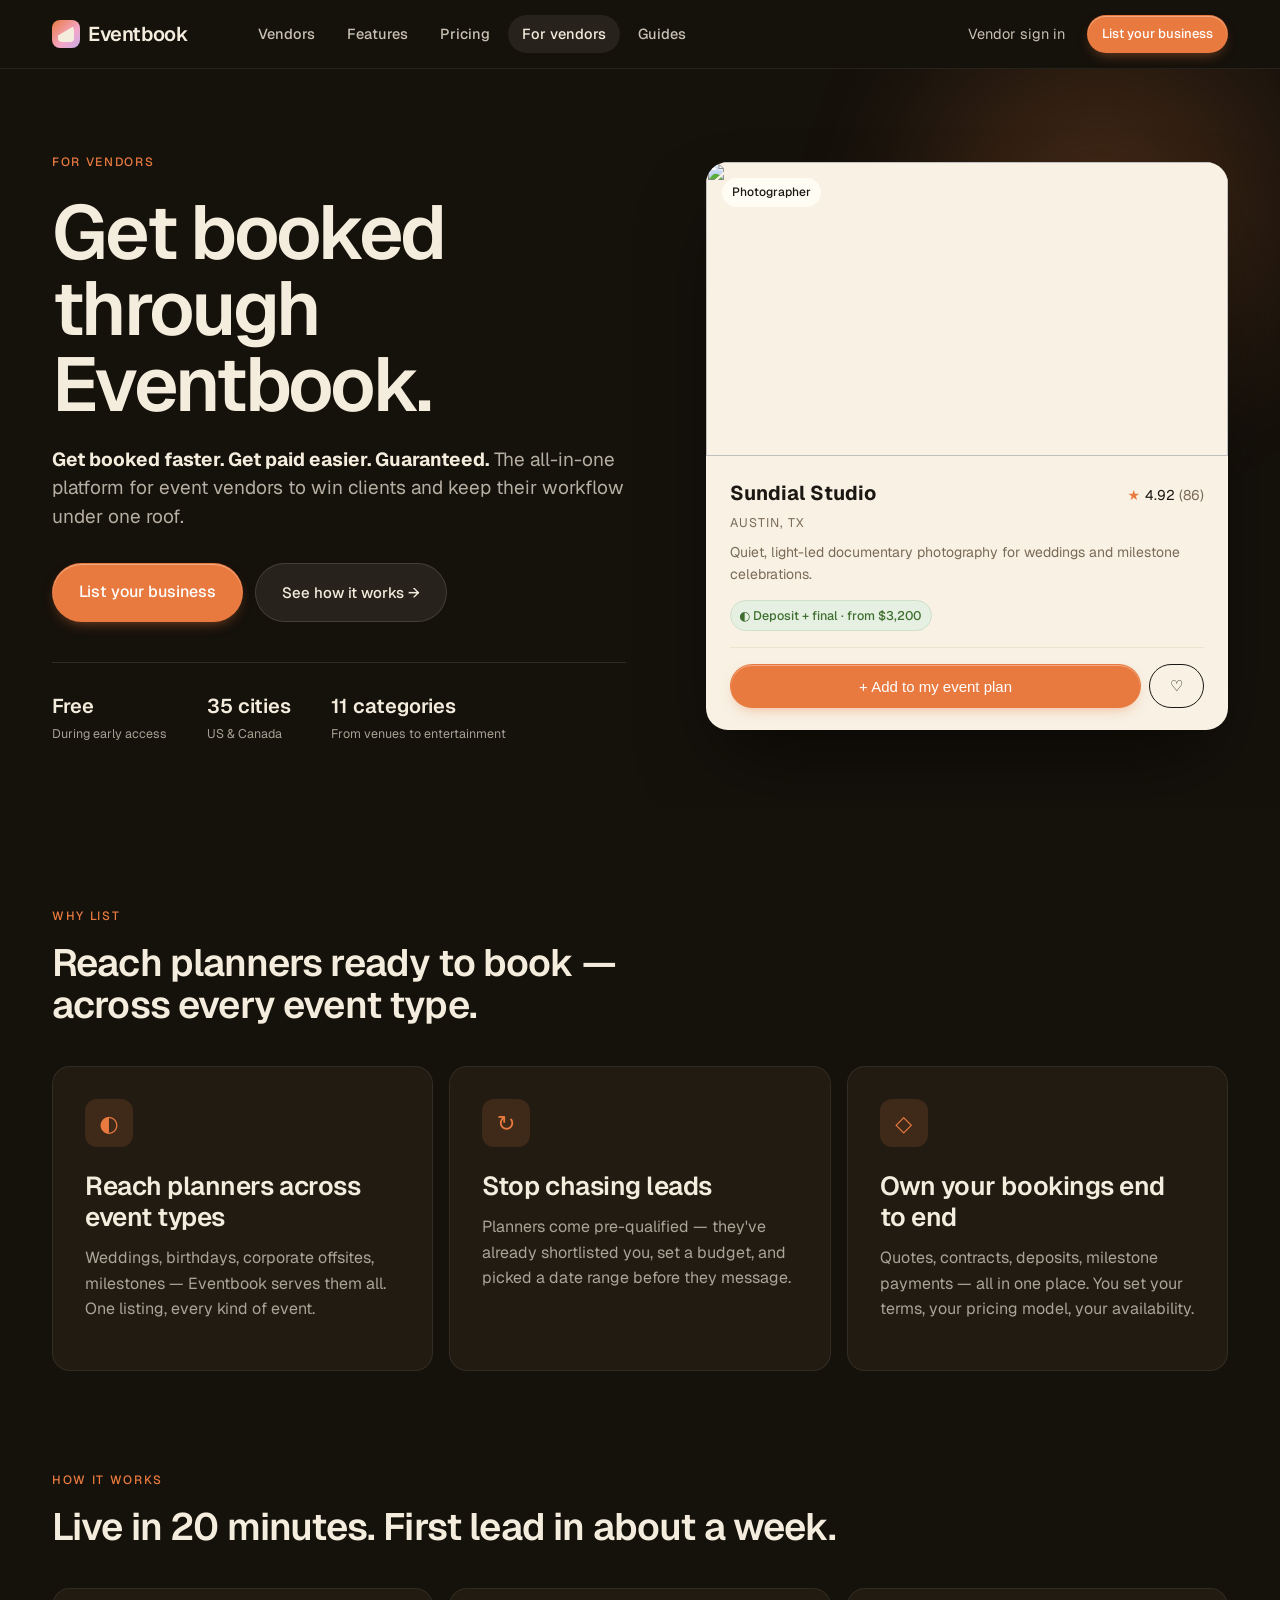
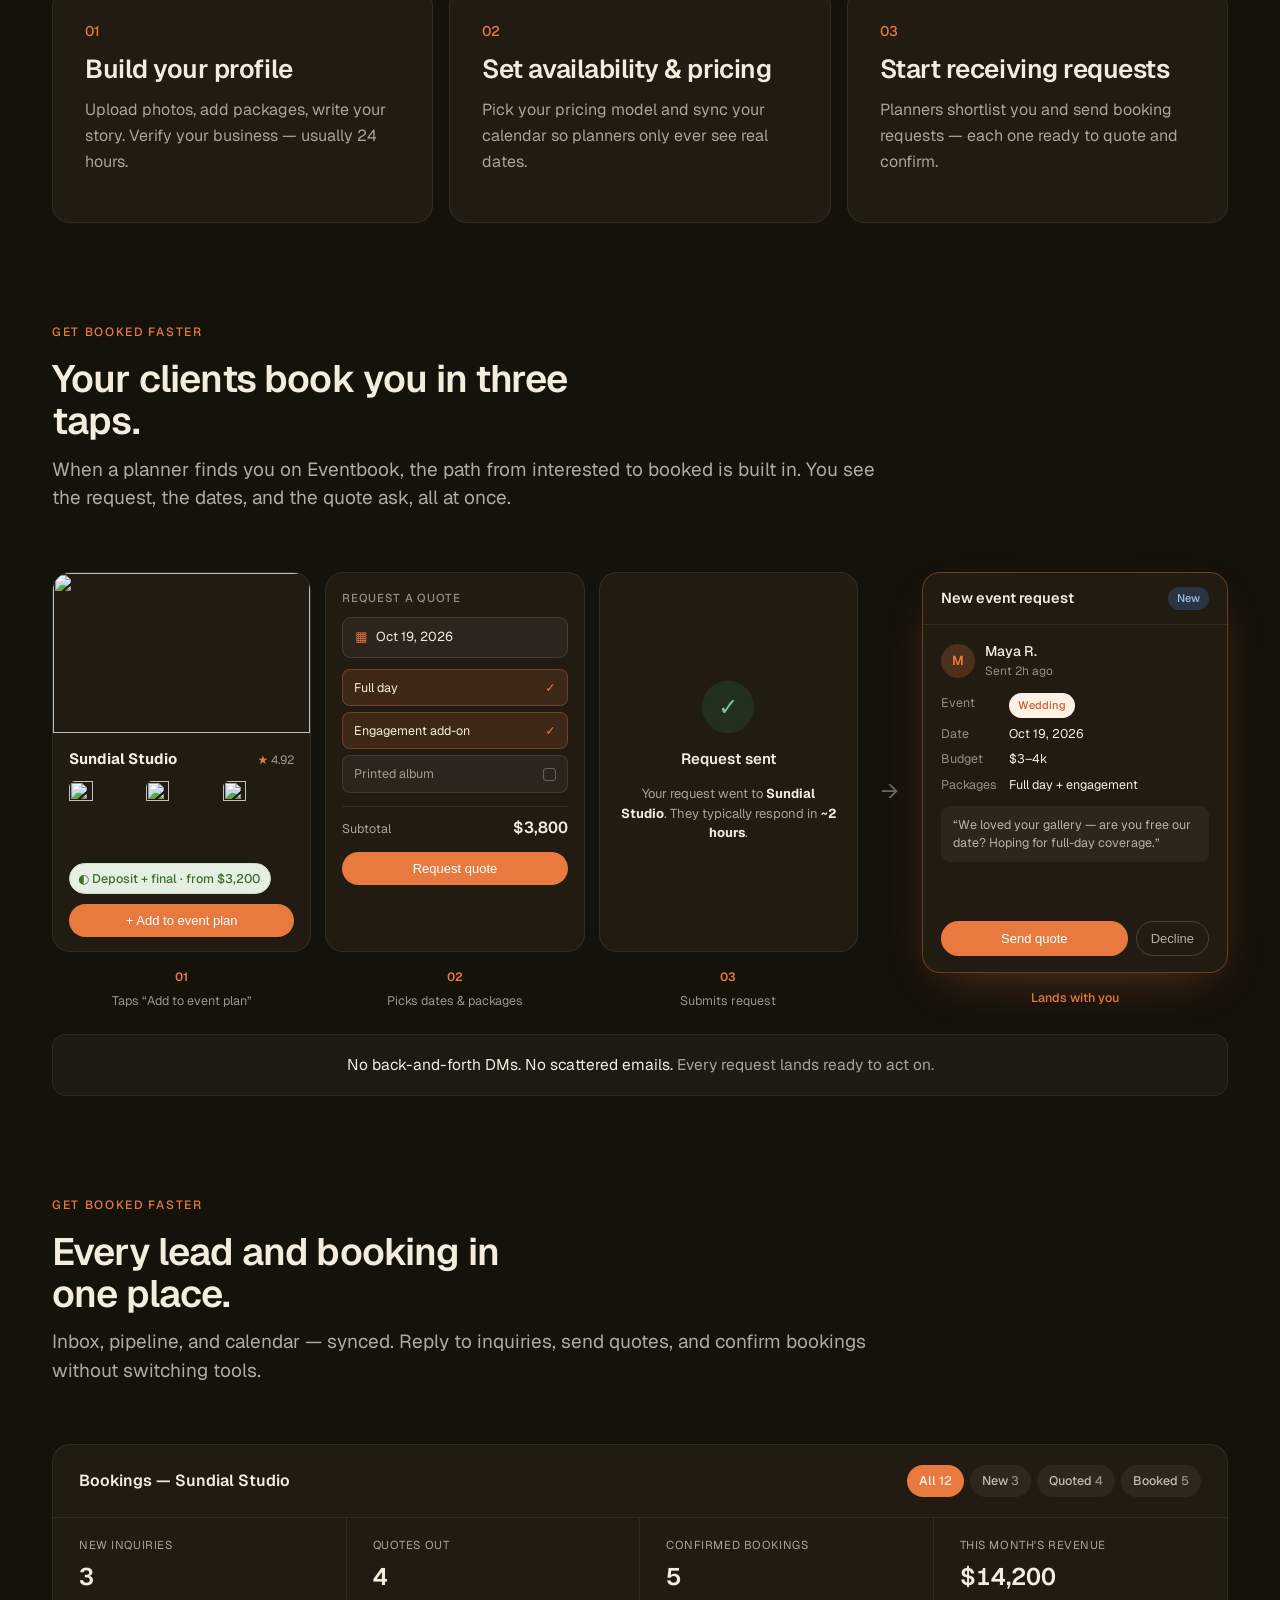
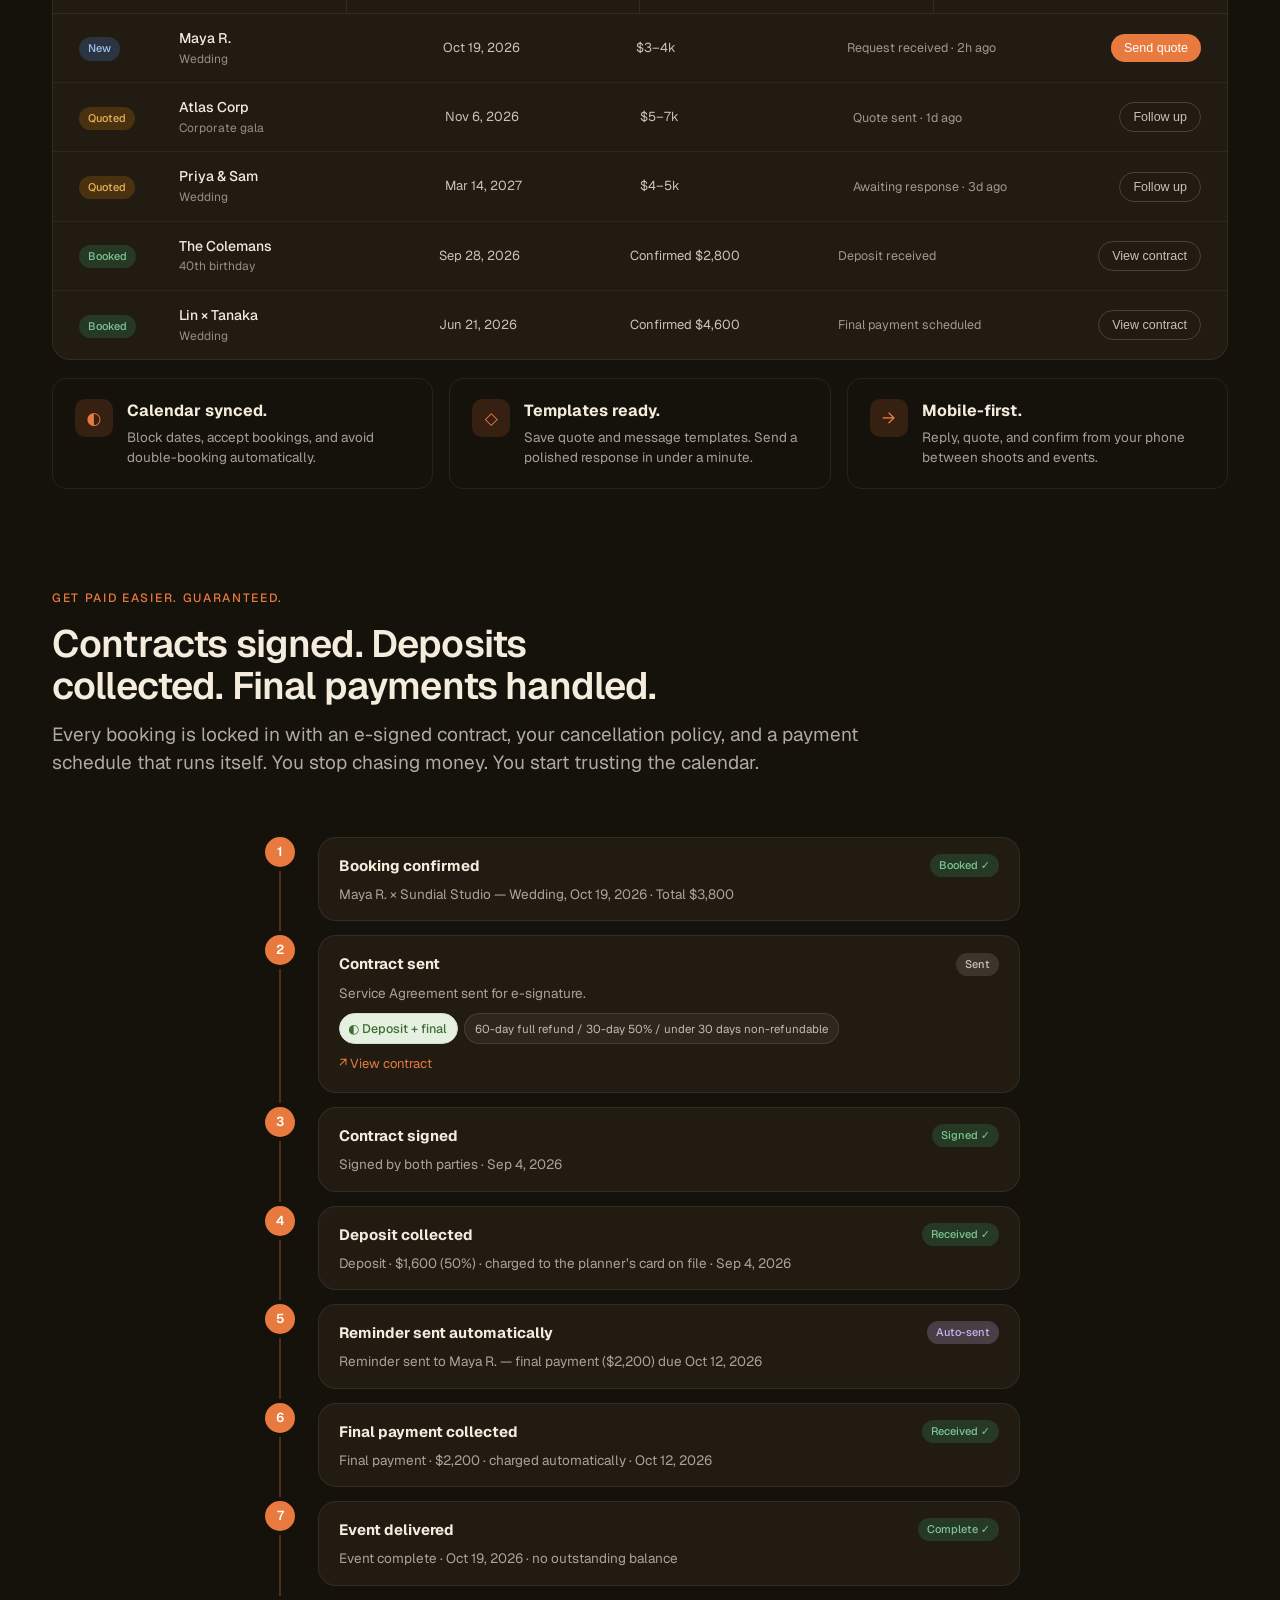
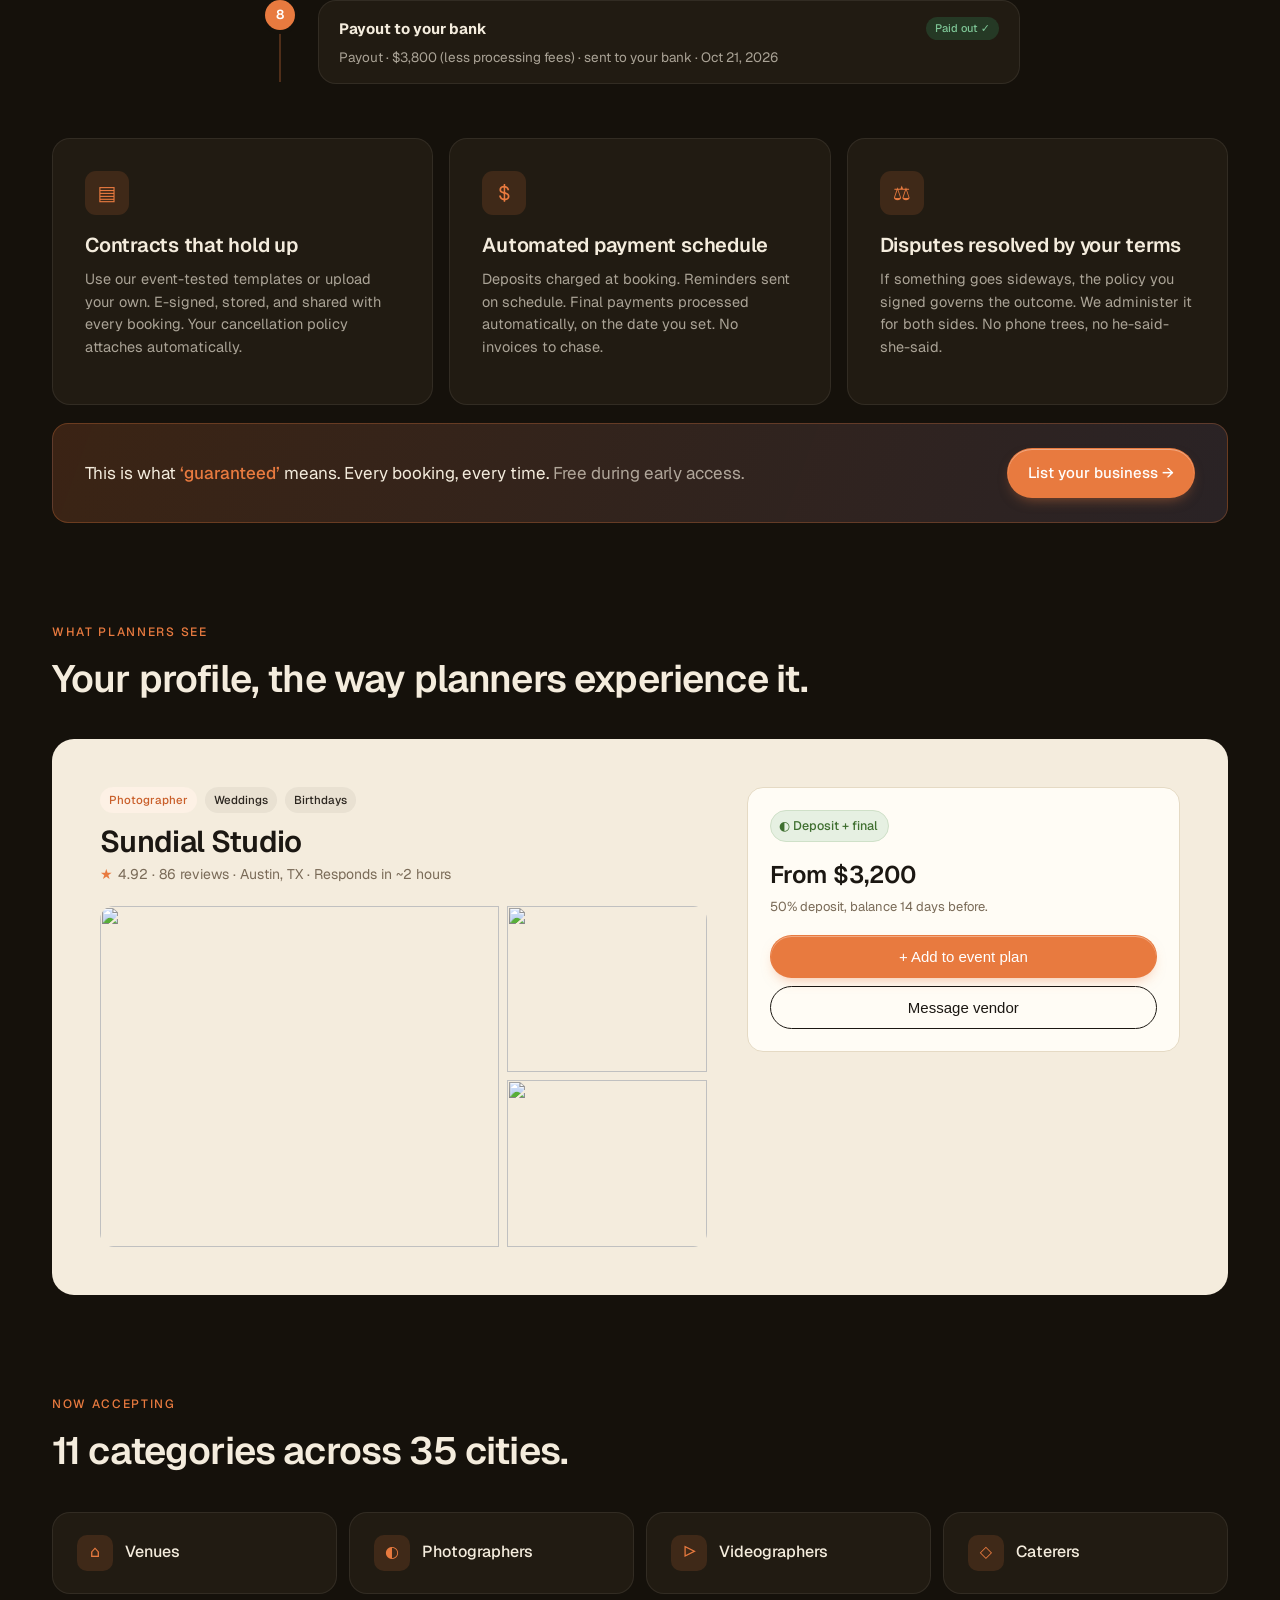
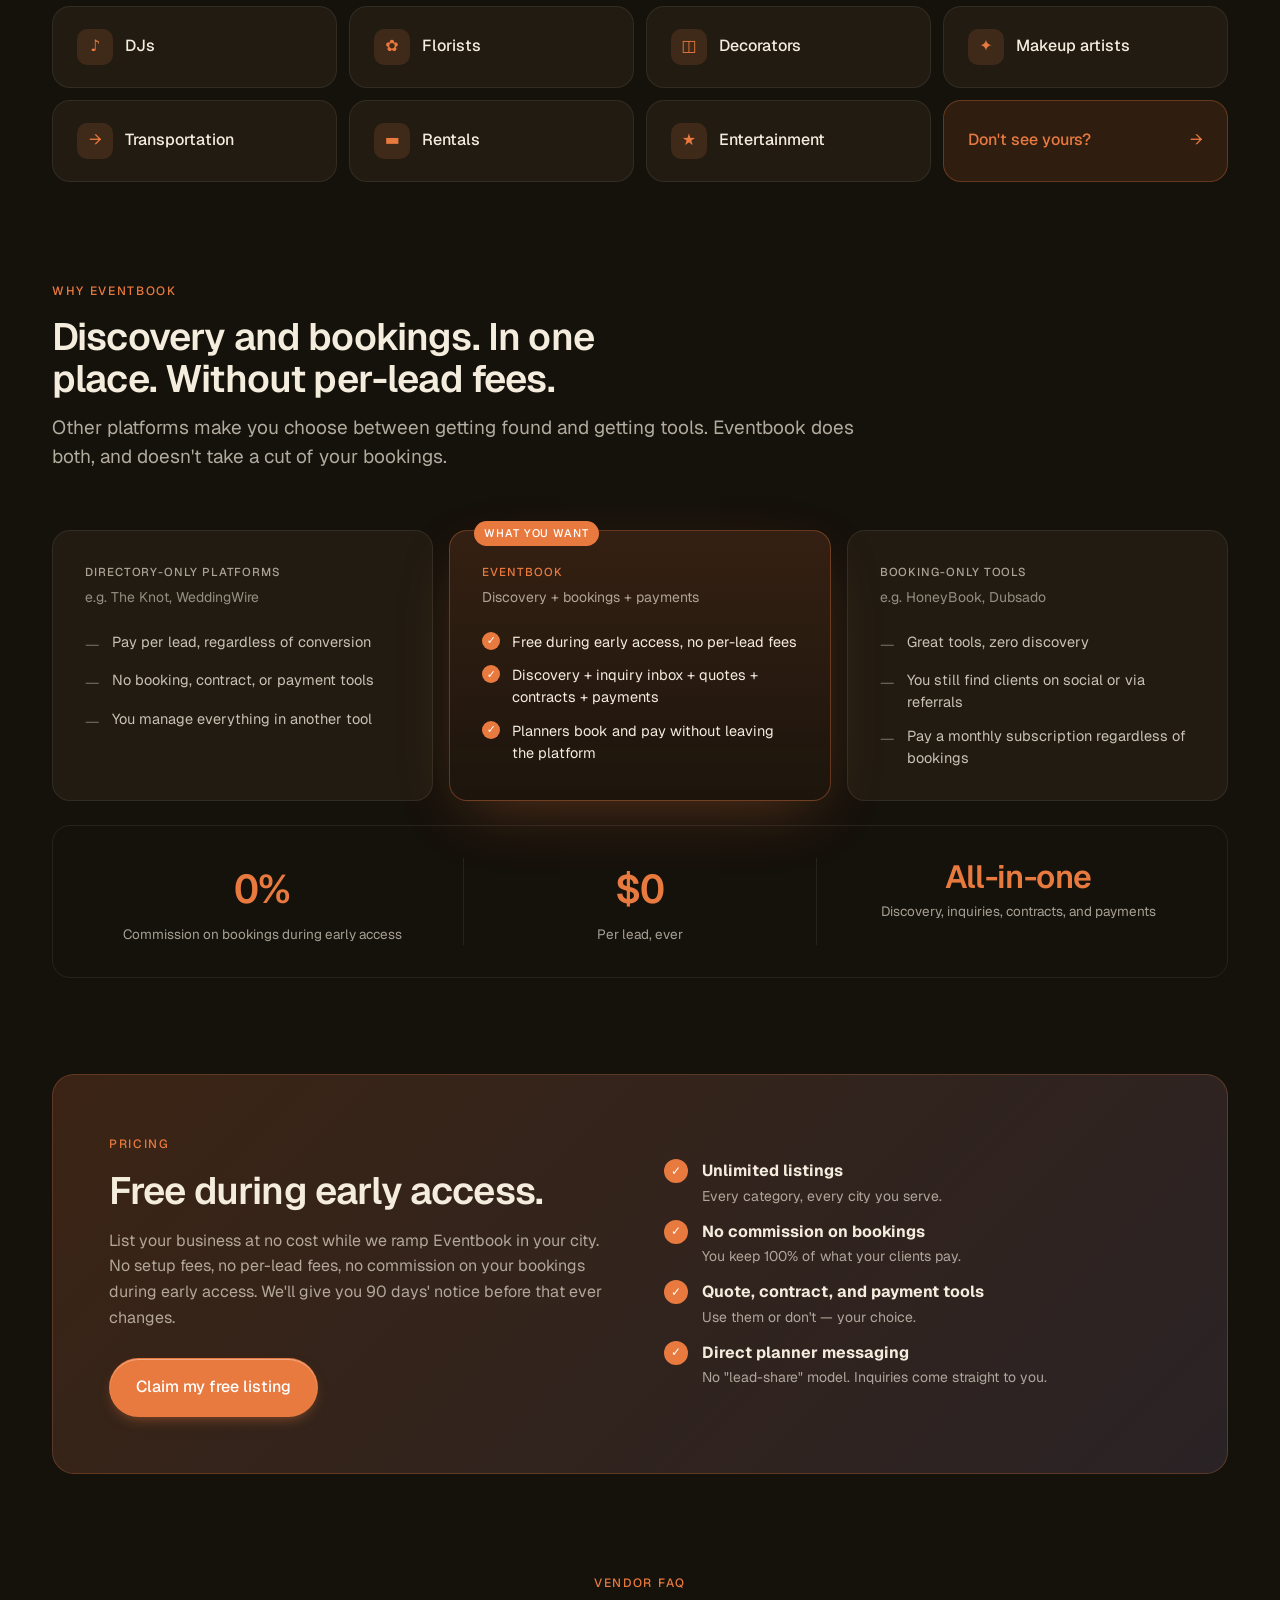
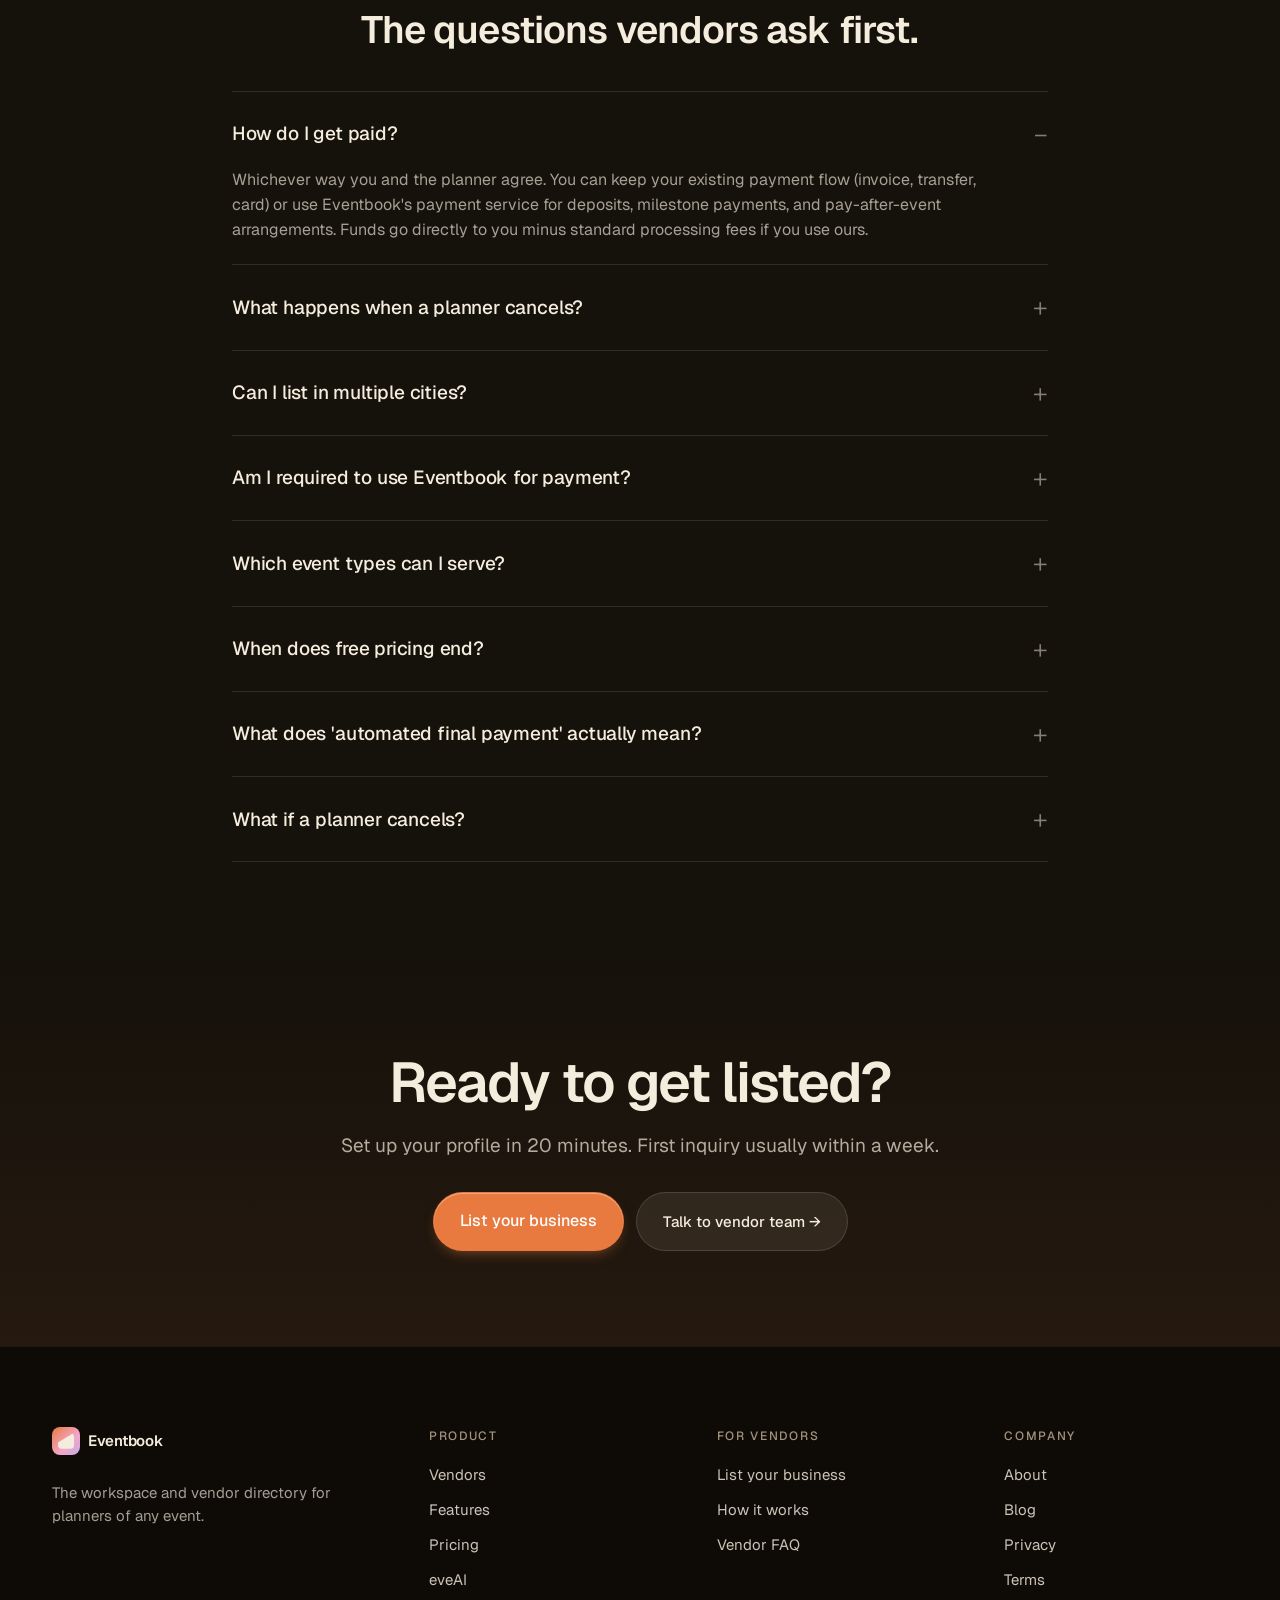
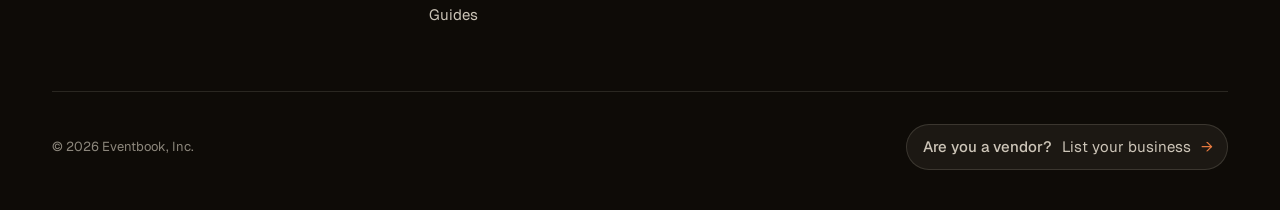
==== commit 0f1eef0e: "Add files via upload" ====
--- a/for-vendors.html
+++ b/for-vendors.html
@@ -3,7 +3,7 @@
 <head>
 <meta charset="UTF-8" />
 <meta name="viewport" content="width=device-width, initial-scale=1" />
-<title>Get booked through Eventbook — For Vendors</title>
+<title>Get booked faster. Get paid easier. — For Vendors — Eventbook</title>
 <link rel="preconnect" href="https://fonts.googleapis.com" />
 <link rel="preconnect" href="https://fonts.gstatic.com" crossorigin />
 <link href="https://fonts.googleapis.com/css2?family=Geist:wght@400;500;600;700&display=swap" rel="stylesheet" />
@@ -59,7 +59,7 @@
       <span class="v-eyebrow">For vendors</span>
       <h1 class="display-1" style="margin-top: 20px; font-size: 76px; max-width: 13ch; line-height: 1;">Get booked through Eventbook.</h1>
       <p class="lead" style="margin-top: 24px; color: rgba(244, 236, 221, .72); max-width: 50ch;">
-        Eventbook is where event planners source and book vendors for weddings, birthdays, corporate events, and more. Listing is <strong style="color: var(--cream);">free during early access</strong>.
+        <strong style="color: var(--cream);">Get booked faster. Get paid easier. Guaranteed.</strong> The all-in-one platform for event vendors to win clients and keep their workflow under one roof.
       </p>
       <div style="display: flex; gap: 12px; margin-top: 32px; flex-wrap: wrap;">
         <a href="#" class="btn btn-primary btn-lg">List your business</a>
@@ -126,7 +126,7 @@
   </div>
 </section>
 
-<!-- ============ HOW IT WORKS ============ -->
+<!-- ============ HOW IT WORKS (slim) ============ -->
 <section class="v-section" id="how" style="padding-top: 0;">
   <div class="container">
     <div class="section-head">
@@ -136,375 +136,211 @@
       </div>
     </div>
     <div style="display: grid; grid-template-columns: repeat(3, 1fr); gap: 16px;">
-      <div class="v-card" style="position: relative;">
-        <div style="font-size: 14px; font-weight: 500; color: var(--peach);">01</div>
-        <h3 class="h3" style="margin-top: 12px;">Build your profile</h3>
-        <p class="v-muted" style="margin-top: 12px; line-height: 1.6;">Upload photos, add packages, write your story. Verify your business — usually 24 hours.</p>
-        <div style="margin-top: 24px; height: 140px; background: rgba(244, 236, 221, .04); border: 1px dashed rgba(244, 236, 221, .15); border-radius: 12px; display: flex; align-items: center; justify-content: center; font-size: 12.5px; color: rgba(244, 236, 221, .4);">Profile editor</div>
-      </div>
-      <div class="v-card" style="position: relative;">
-        <div style="font-size: 14px; font-weight: 500; color: var(--peach);">02</div>
-        <h3 class="h3" style="margin-top: 12px;">Set availability &amp; pricing</h3>
-        <p class="v-muted" style="margin-top: 12px; line-height: 1.6;">Calendar, packages, and the pricing model that fits your business — upfront, deposit, installments, or quote.</p>
-        <div style="margin-top: 24px; padding: 16px; background: rgba(244, 236, 221, .04); border-radius: 12px;">
-          <div style="display: flex; gap: 6px; flex-wrap: wrap;">
-            <span class="pmb pmb-deposit">◐ Deposit + final</span>
-            <span class="pmb pmb-quote">◇ Custom quote</span>
-          </div>
-          <div style="margin-top: 14px; display: grid; grid-template-columns: repeat(7, 1fr); gap: 4px;">
-            <div style="aspect-ratio: 1; border-radius: 4px; background: rgba(244, 236, 221, .1);"></div>
-            <div style="aspect-ratio: 1; border-radius: 4px; background: rgba(244, 236, 221, .1);"></div>
-            <div style="aspect-ratio: 1; border-radius: 4px; background: var(--peach); opacity: .85;"></div>
-            <div style="aspect-ratio: 1; border-radius: 4px; background: rgba(244, 236, 221, .1);"></div>
-            <div style="aspect-ratio: 1; border-radius: 4px; background: var(--peach); opacity: .85;"></div>
-            <div style="aspect-ratio: 1; border-radius: 4px; background: rgba(244, 236, 221, .1);"></div>
-            <div style="aspect-ratio: 1; border-radius: 4px; background: var(--peach); opacity: .85;"></div>
-          </div>
-        </div>
-      </div>
-      <div class="v-card" style="position: relative;">
-        <div style="font-size: 14px; font-weight: 500; color: var(--peach);">03</div>
-        <h3 class="h3" style="margin-top: 12px;">Receive bookings</h3>
-        <p class="v-muted" style="margin-top: 12px; line-height: 1.6;">Planners shortlist you, request quotes, and book. You handle payments your way. We track everything.</p>
-        <div style="margin-top: 24px; padding: 14px; background: rgba(244, 236, 221, .04); border-radius: 12px; font-size: 13px;">
-          <div style="display: flex; justify-content: space-between;"><span>Maya R. · wedding</span><span class="v-muted">2h ago</span></div>
-          <div class="v-muted" style="margin-top: 6px; font-size: 12.5px;">"Available Oct 19? Looking at full-day with engagement add-on."</div>
-          <button style="margin-top: 12px; padding: 6px 12px; background: var(--peach); color: #fff; border: none; border-radius: 999px; font-size: 12px; font-weight: 500;">Reply with quote</button>
-        </div>
-      </div>
-    </div>
-  </div>
-</section>
-
-<!-- ============ [NEW] GET BOOKED: THE WORKFLOW ============ -->
+      <div class="v-card">
+        <div style="font-size:14px;font-weight:500;color:var(--peach);">01</div>
+        <h3 class="h3" style="margin-top:12px;">Build your profile</h3>
+        <p class="v-muted" style="margin-top:12px;line-height:1.6;">Upload photos, add packages, write your story. Verify your business &mdash; usually 24 hours.</p>
+      </div>
+      <div class="v-card">
+        <div style="font-size:14px;font-weight:500;color:var(--peach);">02</div>
+        <h3 class="h3" style="margin-top:12px;">Set availability &amp; pricing</h3>
+        <p class="v-muted" style="margin-top:12px;line-height:1.6;">Pick your pricing model and sync your calendar so planners only ever see real dates.</p>
+      </div>
+      <div class="v-card">
+        <div style="font-size:14px;font-weight:500;color:var(--peach);">03</div>
+        <h3 class="h3" style="margin-top:12px;">Start receiving requests</h3>
+        <p class="v-muted" style="margin-top:12px;line-height:1.6;">Planners shortlist you and send booking requests &mdash; each one ready to quote and confirm.</p>
+      </div>
+    </div>
+  </div>
+</section>
+
+<!-- ============ [BLOCK 1] GET BOOKED FASTER — CLIENT BOOKING EXPERIENCE ============ -->
 <section class="v-section" style="padding-top: 0;">
   <div class="container">
     <div class="section-head">
       <div>
-        <span class="v-eyebrow">Tools to get booked</span>
-        <h2 class="h2" style="margin-top: 14px; max-width: 24ch;">From inquiry to confirmed booking, without leaving Eventbook.</h2>
-        <p class="lead" style="margin-top: 14px; color: rgba(244, 236, 221, .7);">Most vendors lose bookings to slow response and lost context. Eventbook closes that gap with an inbox, a quote builder, and a calendar that all talk to each other.</p>
-      </div>
-    </div>
-
-    <div style="display: grid; grid-template-columns: repeat(3, 1fr); gap: 16px;">
-      <!-- Inquiry inbox -->
-      <div class="v-card">
-        <div style="width: 48px; height: 48px; border-radius: 12px; background: rgba(232, 122, 63, .15); color: var(--peach); display: flex; align-items: center; justify-content: center; font-size: 22px;">✉</div>
-        <h3 class="h3" style="margin-top: 24px;">Inquiry inbox</h3>
-        <p class="v-muted" style="margin-top: 12px; line-height: 1.6;">Every lead lands in one place, with the planner's event details attached.</p>
-        <div style="margin-top: 22px; padding: 14px; background: rgba(244, 236, 221, .04); border-radius: 12px; display: flex; flex-direction: column; gap: 10px;">
-          <div style="display: flex; align-items: center; gap: 10px;">
-            <div style="width: 28px; height: 28px; border-radius: 50%; background: rgba(232, 122, 63, .25); color: var(--peach); display: flex; align-items: center; justify-content: center; font-size: 12px; font-weight: 600; flex-shrink: 0;">M</div>
-            <div style="flex: 1; min-width: 0;">
-              <div style="font-size: 13px; font-weight: 500; color: var(--cream);">Maya R.</div>
-              <div style="font-size: 11.5px; color: rgba(244, 236, 221, .55);">Wedding · Oct 19 · $4–5k</div>
+        <span class="v-eyebrow">Get booked faster</span>
+        <h2 class="h2" style="margin-top: 14px; max-width: 20ch;">Your clients book you in three taps.</h2>
+        <p class="lead" style="margin-top: 14px; color: rgba(244, 236, 221, .7);">When a planner finds you on Eventbook, the path from interested to booked is built in. You see the request, the dates, and the quote ask, all at once.</p>
+      </div>
+    </div>
+
+    <div style="display: grid; grid-template-columns: repeat(3, 1fr) 36px 1.18fr; gap: 14px; align-items: stretch;">
+      <!-- Step 01 -->
+      <div style="display:flex; flex-direction:column; gap:12px;">
+        <div class="v-card" style="padding:0; overflow:hidden; flex:1; display:flex; flex-direction:column;">
+          <div style="aspect-ratio:16/10; overflow:hidden;"><img src="https://images.unsplash.com/photo-1519225421980-715cb0215aed?w=420&q=80&auto=format&fit=crop" alt="" style="width:100%;height:100%;object-fit:cover;"></div>
+          <div style="padding:14px 16px; display:flex; flex-direction:column; gap:10px; flex:1;">
+            <div style="display:flex; justify-content:space-between; align-items:baseline;">
+              <strong style="font-size:15px; color:var(--cream);">Sundial Studio</strong>
+              <span style="font-size:12px; color:rgba(244,236,221,.6);"><span style="color:var(--peach);">★</span> 4.92</span>
             </div>
-            <span style="padding: 3px 7px; border-radius: 999px; background: rgba(232, 122, 63, .2); color: var(--peach); font-size: 10.5px; font-weight: 500; flex-shrink: 0;">New</span>
-          </div>
-          <div style="display: flex; align-items: center; gap: 10px;">
-            <div style="width: 28px; height: 28px; border-radius: 50%; background: rgba(196, 171, 232, .25); color: #C4ABE8; display: flex; align-items: center; justify-content: center; font-size: 12px; font-weight: 600; flex-shrink: 0;">A</div>
-            <div style="flex: 1; min-width: 0;">
-              <div style="font-size: 13px; font-weight: 500; color: var(--cream);">Atlas Corp</div>
-              <div style="font-size: 11.5px; color: rgba(244, 236, 221, .55);">Launch event · Nov 7 · $8k</div>
+            <div style="display:flex; gap:5px;">
+              <img src="https://images.unsplash.com/photo-1519741497674-611481863552?w=120&q=80&auto=format&fit=crop" alt="" style="width:33%;aspect-ratio:1;object-fit:cover;border-radius:6px;">
+              <img src="https://images.unsplash.com/photo-1469371670807-013ccf25f16a?w=120&q=80&auto=format&fit=crop" alt="" style="width:33%;aspect-ratio:1;object-fit:cover;border-radius:6px;">
+              <img src="https://images.unsplash.com/photo-1467810563316-b5476525c0f9?w=120&q=80&auto=format&fit=crop" alt="" style="width:33%;aspect-ratio:1;object-fit:cover;border-radius:6px;">
             </div>
-          </div>
-          <button style="padding: 7px 12px; background: var(--peach); color: #fff; border: none; border-radius: 999px; font-size: 12px; font-weight: 500; align-self: flex-start; cursor: pointer;">Reply with quote</button>
-        </div>
-      </div>
-
-      <!-- Quote builder -->
-      <div class="v-card">
-        <div style="width: 48px; height: 48px; border-radius: 12px; background: rgba(232, 122, 63, .15); color: var(--peach); display: flex; align-items: center; justify-content: center; font-size: 22px;">◇</div>
-        <h3 class="h3" style="margin-top: 24px;">Quote builder</h3>
-        <p class="v-muted" style="margin-top: 12px; line-height: 1.6;">Send branded quotes in under 2 minutes, with packages and add-ons pre-filled.</p>
-        <div style="margin-top: 22px; padding: 14px 16px; background: rgba(244, 236, 221, .04); border-radius: 12px; font-size: 12.5px;">
-          <div style="display: flex; justify-content: space-between; padding: 5px 0; color: rgba(244, 236, 221, .8);">
-            <span>Full-day coverage</span><span class="tabular">$3,200</span>
-          </div>
-          <div style="display: flex; justify-content: space-between; padding: 5px 0; color: rgba(244, 236, 221, .8); border-top: 1px solid rgba(244, 236, 221, .08);">
-            <span>Engagement session</span><span class="tabular">$650</span>
-          </div>
-          <div style="display: flex; justify-content: space-between; padding: 5px 0; color: rgba(244, 236, 221, .8); border-top: 1px solid rgba(244, 236, 221, .08);">
-            <span>Printed album</span><span class="tabular">$420</span>
-          </div>
-          <div style="display: flex; justify-content: space-between; padding: 8px 0 4px; color: var(--cream); border-top: 1px solid rgba(244, 236, 221, .14); margin-top: 4px; font-weight: 600;">
-            <span>Total</span><span class="tabular">$4,270</span>
-          </div>
-          <div style="font-size: 11px; color: rgba(244, 236, 221, .5); margin-top: 4px;">50% deposit at signing</div>
-          <button style="margin-top: 12px; padding: 7px 12px; background: var(--peach); color: #fff; border: none; border-radius: 999px; font-size: 12px; font-weight: 500; cursor: pointer;">Send quote</button>
-        </div>
-      </div>
-
-      <!-- Availability calendar -->
-      <div class="v-card">
-        <div style="width: 48px; height: 48px; border-radius: 12px; background: rgba(232, 122, 63, .15); color: var(--peach); display: flex; align-items: center; justify-content: center; font-size: 22px;">▦</div>
-        <h3 class="h3" style="margin-top: 24px;">Availability calendar</h3>
-        <p class="v-muted" style="margin-top: 12px; line-height: 1.6;">Sync your calendar so planners only see real dates. Block off dates with one tap.</p>
-        <div style="margin-top: 22px; padding: 14px; background: rgba(244, 236, 221, .04); border-radius: 12px;">
-          <div style="display: flex; justify-content: space-between; align-items: center; font-size: 12px; color: var(--cream); margin-bottom: 10px;">
-            <span style="font-weight: 500;">October 2026</span>
-            <span style="color: rgba(244, 236, 221, .5);">‹ ›</span>
-          </div>
-          <div style="display: grid; grid-template-columns: repeat(7, 1fr); gap: 4px; font-size: 10.5px;">
-            <div style="aspect-ratio: 1; border-radius: 4px; background: rgba(244, 236, 221, .06); display: flex; align-items: center; justify-content: center; color: rgba(244, 236, 221, .4);">1</div>
-            <div style="aspect-ratio: 1; border-radius: 4px; background: rgba(232, 122, 63, .85); display: flex; align-items: center; justify-content: center; color: #fff; font-weight: 600;">2</div>
-            <div style="aspect-ratio: 1; border-radius: 4px; background: rgba(244, 236, 221, .06); display: flex; align-items: center; justify-content: center; color: rgba(244, 236, 221, .4);">3</div>
-            <div style="aspect-ratio: 1; border-radius: 4px; background: rgba(244, 236, 221, .06); display: flex; align-items: center; justify-content: center; color: rgba(244, 236, 221, .4);">4</div>
-            <div style="aspect-ratio: 1; border-radius: 4px; background: rgba(244, 236, 221, .25); display: flex; align-items: center; justify-content: center; color: var(--cream); font-weight: 600;">5</div>
-            <div style="aspect-ratio: 1; border-radius: 4px; background: rgba(244, 236, 221, .06); display: flex; align-items: center; justify-content: center; color: rgba(244, 236, 221, .4);">6</div>
-            <div style="aspect-ratio: 1; border-radius: 4px; background: rgba(244, 236, 221, .06); display: flex; align-items: center; justify-content: center; color: rgba(244, 236, 221, .4);">7</div>
-            <div style="aspect-ratio: 1; border-radius: 4px; background: rgba(244, 236, 221, .06); display: flex; align-items: center; justify-content: center; color: rgba(244, 236, 221, .4);">8</div>
-            <div style="aspect-ratio: 1; border-radius: 4px; background: rgba(232, 122, 63, .85); display: flex; align-items: center; justify-content: center; color: #fff; font-weight: 600;">9</div>
-            <div style="aspect-ratio: 1; border-radius: 4px; background: rgba(244, 236, 221, .06); display: flex; align-items: center; justify-content: center; color: rgba(244, 236, 221, .4);">10</div>
-            <div style="aspect-ratio: 1; border-radius: 4px; background: rgba(244, 236, 221, .06); display: flex; align-items: center; justify-content: center; color: rgba(244, 236, 221, .4);">11</div>
-            <div style="aspect-ratio: 1; border-radius: 4px; background: rgba(244, 236, 221, .06); display: flex; align-items: center; justify-content: center; color: rgba(244, 236, 221, .4);">12</div>
-            <div style="aspect-ratio: 1; border-radius: 4px; background: rgba(244, 236, 221, .25); display: flex; align-items: center; justify-content: center; color: var(--cream); font-weight: 600;">13</div>
-            <div style="aspect-ratio: 1; border-radius: 4px; background: rgba(244, 236, 221, .06); display: flex; align-items: center; justify-content: center; color: rgba(244, 236, 221, .4);">14</div>
-          </div>
-          <div style="display: flex; gap: 12px; margin-top: 10px; font-size: 10.5px; color: rgba(244, 236, 221, .65);">
-            <span style="display: inline-flex; align-items: center; gap: 5px;"><span style="width: 8px; height: 8px; border-radius: 2px; background: rgba(232, 122, 63, .85);"></span>Booked</span>
-            <span style="display: inline-flex; align-items: center; gap: 5px;"><span style="width: 8px; height: 8px; border-radius: 2px; background: rgba(244, 236, 221, .25);"></span>Held</span>
-          </div>
-        </div>
-      </div>
-    </div>
-
-    <!-- Horizontal flow spine -->
-    <div style="margin-top: 40px; padding: 28px 32px; background: rgba(244, 236, 221, .04); border: 1px solid rgba(244, 236, 221, .08); border-radius: 18px; display: flex; align-items: center; justify-content: space-between; gap: 10px; flex-wrap: wrap;">
-      <div style="display: flex; align-items: center; gap: 12px; padding: 10px 16px; background: rgba(232, 122, 63, .15); border-radius: 999px; color: var(--peach); font-size: 14px; font-weight: 500;">
-        <span style="font-size: 15px;">✉</span> Inquiry
-      </div>
-      <span style="color: rgba(244, 236, 221, .35); font-size: 18px;">→</span>
-      <div style="display: flex; align-items: center; gap: 12px; padding: 10px 16px; background: rgba(232, 122, 63, .15); border-radius: 999px; color: var(--peach); font-size: 14px; font-weight: 500;">
-        <span style="font-size: 15px;">◇</span> Quote
-      </div>
-      <span style="color: rgba(244, 236, 221, .35); font-size: 18px;">→</span>
-      <div style="display: flex; align-items: center; gap: 12px; padding: 10px 16px; background: rgba(232, 122, 63, .15); border-radius: 999px; color: var(--peach); font-size: 14px; font-weight: 500;">
-        <span style="font-size: 15px;">✎</span> Contract signed
-      </div>
-      <span style="color: rgba(244, 236, 221, .35); font-size: 18px;">→</span>
-      <div style="display: flex; align-items: center; gap: 12px; padding: 10px 16px; background: rgba(232, 122, 63, .15); border-radius: 999px; color: var(--peach); font-size: 14px; font-weight: 500;">
-        <span style="font-size: 15px;">$</span> Deposit received
-      </div>
-      <span style="color: rgba(244, 236, 221, .35); font-size: 18px;">→</span>
-      <div style="display: flex; align-items: center; gap: 12px; padding: 10px 16px; background: var(--peach); border-radius: 999px; color: #fff; font-size: 14px; font-weight: 600;">
-        <span style="font-size: 15px;">✓</span> Booked
-      </div>
-    </div>
-
-    <!-- Closing strip -->
-    <div style="margin-top: 18px; padding: 22px 28px; display: flex; align-items: center; justify-content: space-between; gap: 24px; border: 1px solid rgba(244, 236, 221, .08); border-radius: 14px;">
-      <div style="font-size: 15.5px; color: var(--cream);">All of this is included. <span class="v-muted">Free during early access.</span></div>
-      <a href="#" class="btn btn-primary">List your business</a>
-    </div>
-  </div>
-</section>
-
-<!-- ============ [NEW] GET PAID: PAYMENT TOOLS ============ -->
+            <span class="pmb pmb-deposit" style="align-self:flex-start;">◐ Deposit + final · from $3,200</span>
+            <button style="margin-top:auto; padding:9px 14px; background:var(--peach); color:#fff; border:none; border-radius:999px; font-size:13px; font-weight:500; cursor:pointer;">+ Add to event plan</button>
+          </div>
+        </div>
+        <div style="text-align:center;"><span style="font-size:12px; font-weight:600; color:var(--peach);">01</span><div style="font-size:12.5px; color:rgba(244,236,221,.6); margin-top:2px;">Taps &ldquo;Add to event plan&rdquo;</div></div>
+      </div>
+
+      <!-- Step 02 -->
+      <div style="display:flex; flex-direction:column; gap:12px;">
+        <div class="v-card" style="padding:16px 16px 14px; flex:1; display:flex; flex-direction:column; gap:11px;">
+          <div style="font-size:11.5px; font-weight:500; letter-spacing:.06em; text-transform:uppercase; color:rgba(244,236,221,.55);">Request a quote</div>
+          <div style="display:flex; align-items:center; gap:8px; padding:9px 12px; background:rgba(244,236,221,.05); border:1px solid rgba(244,236,221,.12); border-radius:9px; font-size:13px; color:var(--cream);"><span style="color:var(--peach);">▦</span> Oct 19, 2026</div>
+          <div style="display:flex; flex-direction:column; gap:6px;">
+            <div style="display:flex; justify-content:space-between; align-items:center; padding:8px 11px; background:rgba(232,122,63,.14); border:1px solid rgba(232,122,63,.3); border-radius:8px; font-size:12.5px; color:var(--cream);"><span>Full day</span><span style="color:var(--peach);">✓</span></div>
+            <div style="display:flex; justify-content:space-between; align-items:center; padding:8px 11px; background:rgba(232,122,63,.14); border:1px solid rgba(232,122,63,.3); border-radius:8px; font-size:12.5px; color:var(--cream);"><span>Engagement add-on</span><span style="color:var(--peach);">✓</span></div>
+            <div style="display:flex; justify-content:space-between; align-items:center; padding:8px 11px; background:rgba(244,236,221,.05); border:1px solid rgba(244,236,221,.1); border-radius:8px; font-size:12.5px; color:rgba(244,236,221,.6);"><span>Printed album</span><span style="width:13px;height:13px;border:1px solid rgba(244,236,221,.3);border-radius:3px;"></span></div>
+          </div>
+          <div style="display:flex; justify-content:space-between; align-items:baseline; padding-top:9px; border-top:1px solid rgba(244,236,221,.1); margin-top:2px;"><span style="font-size:12.5px; color:rgba(244,236,221,.65);">Subtotal</span><span class="tabular" style="font-size:16px; font-weight:600; color:var(--cream);">$3,800</span></div>
+          <button style="padding:9px 14px; background:var(--peach); color:#fff; border:none; border-radius:999px; font-size:13px; font-weight:500; cursor:pointer;">Request quote</button>
+        </div>
+        <div style="text-align:center;"><span style="font-size:12px; font-weight:600; color:var(--peach);">02</span><div style="font-size:12.5px; color:rgba(244,236,221,.6); margin-top:2px;">Picks dates &amp; packages</div></div>
+      </div>
+
+      <!-- Step 03 -->
+      <div style="display:flex; flex-direction:column; gap:12px;">
+        <div class="v-card" style="padding:22px 18px; flex:1; display:flex; flex-direction:column; align-items:center; justify-content:center; text-align:center; gap:14px;">
+          <div style="width:52px; height:52px; border-radius:50%; background:rgba(47,125,79,.22); color:#7DC495; display:flex; align-items:center; justify-content:center; font-size:24px;">✓</div>
+          <div style="font-weight:600; color:var(--cream); font-size:15px;">Request sent</div>
+          <p class="v-muted" style="margin:0; font-size:13px; line-height:1.5;">Your request went to <strong style="color:var(--cream);">Sundial Studio</strong>. They typically respond in <strong style="color:var(--cream);">~2 hours</strong>.</p>
+        </div>
+        <div style="text-align:center;"><span style="font-size:12px; font-weight:600; color:var(--peach);">03</span><div style="font-size:12.5px; color:rgba(244,236,221,.6); margin-top:2px;">Submits request</div></div>
+      </div>
+
+      <!-- Arrow -->
+      <div style="display:flex; align-items:center; justify-content:center; color:rgba(244,236,221,.4); font-size:22px;">→</div>
+
+      <!-- Vendor side -->
+      <div style="display:flex; flex-direction:column; gap:12px;">
+        <div class="v-card" style="padding:0; overflow:hidden; flex:1; display:flex; flex-direction:column; border-color:rgba(232,122,63,.35); box-shadow:0 18px 50px -22px rgba(232,122,63,.4);">
+          <div style="padding:14px 18px; border-bottom:1px solid rgba(244,236,221,.08); display:flex; align-items:center; justify-content:space-between;">
+            <div style="font-weight:600; color:var(--cream); font-size:14.5px;">New event request</div>
+            <span style="display:inline-flex;align-items:center;gap:5px;padding:3px 9px;border-radius:999px;font-size:11px;font-weight:500;white-space:nowrap;background:rgba(74,128,204,.26);color:#9CC1F0;">New</span>
+          </div>
+          <div style="padding:16px 18px; display:flex; flex-direction:column; gap:12px; flex:1;">
+            <div style="display:flex; align-items:center; gap:10px;">
+              <div style="width:34px; height:34px; border-radius:50%; background:rgba(232,122,63,.22); color:var(--peach); display:flex; align-items:center; justify-content:center; font-weight:600; font-size:13px;">M</div>
+              <div><div style="font-weight:500; color:var(--cream); font-size:14px;">Maya R.</div><div style="font-size:12px; color:rgba(244,236,221,.55);">Sent 2h ago</div></div>
+            </div>
+            <div style="display:grid; grid-template-columns:auto 1fr; gap:6px 12px; font-size:12.5px;">
+              <span style="color:rgba(244,236,221,.55);">Event</span><span style="color:var(--cream);"><span class="chip" style="font-size:11px;">Wedding</span></span>
+              <span style="color:rgba(244,236,221,.55);">Date</span><span style="color:var(--cream);">Oct 19, 2026</span>
+              <span style="color:rgba(244,236,221,.55);">Budget</span><span style="color:var(--cream);">$3–4k</span>
+              <span style="color:rgba(244,236,221,.55);">Packages</span><span style="color:var(--cream);">Full day + engagement</span>
+            </div>
+            <div style="padding:10px 12px; background:rgba(244,236,221,.05); border-radius:9px; font-size:12.5px; color:rgba(244,236,221,.7); line-height:1.45;">&ldquo;We loved your gallery &mdash; are you free our date? Hoping for full-day coverage.&rdquo;</div>
+            <div style="display:flex; gap:8px; margin-top:auto;">
+              <button style="flex:1; padding:9px 12px; background:var(--peach); color:#fff; border:none; border-radius:999px; font-size:13px; font-weight:500; cursor:pointer;">Send quote</button>
+              <button style="padding:9px 14px; background:transparent; color:rgba(244,236,221,.7); border:1px solid rgba(244,236,221,.18); border-radius:999px; font-size:13px; font-weight:500; cursor:pointer;">Decline</button>
+            </div>
+          </div>
+        </div>
+        <div style="text-align:center;"><span style="font-size:12.5px; font-weight:500; color:var(--peach);">Lands with you</span></div>
+      </div>
+    </div>
+
+    <!-- Caption strip -->
+    <div style="margin-top:24px; padding:18px 28px; text-align:center; background:rgba(244,236,221,.04); border:1px solid rgba(244,236,221,.08); border-radius:14px;">
+      <p style="margin:0; font-size:15.5px; color:var(--cream);">No back-and-forth DMs. No scattered emails. <span class="v-muted">Every request lands ready to act on.</span></p>
+    </div>
+  </div>
+</section>
+
+<!-- ============ [BLOCK 2] GET BOOKED FASTER — LEAD & BOOKING MANAGEMENT ============ -->
 <section class="v-section" style="padding-top: 0;">
   <div class="container">
     <div class="section-head">
       <div>
-        <span class="v-eyebrow">Tools to get paid</span>
-        <h2 class="h2" style="margin-top: 14px; max-width: 22ch;">Deposits, milestones, and payouts. All in your dashboard.</h2>
-        <p class="lead" style="margin-top: 14px; color: rgba(244, 236, 221, .7);">Set the payment model that fits your business. Eventbook handles the rest, or stays out of the way — your call.</p>
-      </div>
-    </div>
-
-    <div style="display: grid; grid-template-columns: 1.5fr 1fr; gap: 24px; align-items: stretch;">
-      <!-- Payments dashboard mockup -->
-      <div class="v-card" style="padding: 0; overflow: hidden;">
-        <div style="padding: 22px 28px; display: flex; align-items: center; justify-content: space-between; border-bottom: 1px solid rgba(244, 236, 221, .08);">
-          <div>
-            <div style="font-weight: 600; font-size: 16px;">Payments</div>
-            <div class="v-muted" style="font-size: 12.5px;">September 2026</div>
-          </div>
-          <div style="display: flex; gap: 6px;">
-            <span style="padding: 5px 10px; background: rgba(244, 236, 221, .06); border-radius: 999px; font-size: 11.5px; color: rgba(244, 236, 221, .7);">Last 30 days</span>
-            <span style="padding: 5px 10px; background: rgba(244, 236, 221, .06); border-radius: 999px; font-size: 11.5px; color: rgba(244, 236, 221, .7);">Export</span>
-          </div>
-        </div>
-
-        <div style="display: grid; grid-template-columns: repeat(3, 1fr); gap: 0;">
-          <div style="padding: 22px 28px; border-right: 1px solid rgba(244, 236, 221, .08);">
-            <div class="v-muted" style="font-size: 11.5px; letter-spacing: 0.06em; text-transform: uppercase;">Collected this month</div>
-            <div class="tabular" style="margin-top: 6px; font-size: 24px; font-weight: 600;">$14,200</div>
-          </div>
-          <div style="padding: 22px 28px; border-right: 1px solid rgba(244, 236, 221, .08);">
-            <div class="v-muted" style="font-size: 11.5px; letter-spacing: 0.06em; text-transform: uppercase;">Pending</div>
-            <div class="tabular" style="margin-top: 6px; font-size: 24px; font-weight: 600;">$3,400</div>
-          </div>
-          <div style="padding: 22px 28px;">
-            <div class="v-muted" style="font-size: 11.5px; letter-spacing: 0.06em; text-transform: uppercase;">Next payout</div>
-            <div style="margin-top: 6px; font-size: 24px; font-weight: 600;">Sep 18</div>
-          </div>
-        </div>
-
-        <div style="border-top: 1px solid rgba(244, 236, 221, .08);">
-          <div style="padding: 14px 28px; display: flex; align-items: center; justify-content: space-between; font-size: 14px;">
-            <div style="display: flex; flex-direction: column; gap: 2px;">
-              <span style="font-weight: 500;">Maya R.</span>
-              <span class="v-muted" style="font-size: 12px;">Wedding deposit · Sep 4</span>
-            </div>
-            <div style="display: flex; align-items: center; gap: 14px;">
-              <span class="tabular" style="font-weight: 500;">+$1,600</span>
-              <span style="padding: 3px 8px; border-radius: 999px; background: rgba(47, 125, 79, .25); color: #7DC495; font-size: 10.5px; font-weight: 500;">Received</span>
-            </div>
-          </div>
-          <div style="padding: 14px 28px; border-top: 1px solid rgba(244, 236, 221, .06); display: flex; align-items: center; justify-content: space-between; font-size: 14px;">
-            <div style="display: flex; flex-direction: column; gap: 2px;">
-              <span style="font-weight: 500;">Atlas Corp</span>
-              <span class="v-muted" style="font-size: 12px;">Final payment · Sep 11</span>
-            </div>
-            <div style="display: flex; align-items: center; gap: 14px;">
-              <span class="tabular" style="font-weight: 500;">+$4,800</span>
-              <span style="padding: 3px 8px; border-radius: 999px; background: rgba(47, 125, 79, .25); color: #7DC495; font-size: 10.5px; font-weight: 500;">Received</span>
-            </div>
-          </div>
-          <div style="padding: 14px 28px; border-top: 1px solid rgba(244, 236, 221, .06); display: flex; align-items: center; justify-content: space-between; font-size: 14px;">
-            <div style="display: flex; flex-direction: column; gap: 2px;">
-              <span style="font-weight: 500;">Priya &amp; Sam</span>
-              <span class="v-muted" style="font-size: 12px;">Milestone 2 · Sep 22</span>
-            </div>
-            <div style="display: flex; align-items: center; gap: 14px;">
-              <span class="tabular" style="font-weight: 500; color: rgba(244, 236, 221, .65);">$2,400</span>
-              <span style="padding: 3px 8px; border-radius: 999px; background: rgba(178, 107, 17, .25); color: #E8B057; font-size: 10.5px; font-weight: 500;">Pending</span>
-            </div>
-          </div>
-          <div style="padding: 14px 28px; border-top: 1px solid rgba(244, 236, 221, .06); display: flex; align-items: center; justify-content: space-between; font-size: 14px;">
-            <div style="display: flex; flex-direction: column; gap: 2px;">
-              <span style="font-weight: 500;">Coleman 40th</span>
-              <span class="v-muted" style="font-size: 12px;">Refund issued · Sep 13</span>
-            </div>
-            <div style="display: flex; align-items: center; gap: 14px;">
-              <span class="tabular" style="font-weight: 500; color: rgba(244, 236, 221, .55);">-$400</span>
-              <span style="padding: 3px 8px; border-radius: 999px; background: rgba(244, 236, 221, .1); color: rgba(244, 236, 221, .65); font-size: 10.5px; font-weight: 500;">Refunded</span>
-            </div>
-          </div>
-        </div>
-      </div>
-
-      <!-- Payment models -->
-      <div style="display: flex; flex-direction: column; gap: 10px;">
-        <div style="font-size: 11.5px; font-weight: 500; letter-spacing: 0.08em; text-transform: uppercase; color: rgba(244, 236, 221, .55); margin-bottom: 2px;">Pricing models</div>
-        <div style="padding: 16px 18px; background: rgba(244, 236, 221, .04); border: 1px solid rgba(244, 236, 221, .08); border-radius: 14px; display: flex; gap: 14px; align-items: start;">
-          <span style="width: 32px; height: 32px; border-radius: 8px; background: rgba(232, 122, 63, .15); color: var(--peach); display: flex; align-items: center; justify-content: center; flex-shrink: 0;">→</span>
-          <div><div style="font-weight: 500;">Pay upfront</div><div class="v-muted" style="font-size: 13px; margin-top: 2px;">Collect 100% before the event.</div></div>
-        </div>
-        <div style="padding: 16px 18px; background: rgba(244, 236, 221, .04); border: 1px solid rgba(244, 236, 221, .08); border-radius: 14px; display: flex; gap: 14px; align-items: start;">
-          <span style="width: 32px; height: 32px; border-radius: 8px; background: rgba(232, 122, 63, .15); color: var(--peach); display: flex; align-items: center; justify-content: center; flex-shrink: 0;">◐</span>
-          <div><div style="font-weight: 500;">Deposit + final</div><div class="v-muted" style="font-size: 13px; margin-top: 2px;">Take a deposit at booking, balance before or after.</div></div>
-        </div>
-        <div style="padding: 16px 18px; background: rgba(244, 236, 221, .04); border: 1px solid rgba(244, 236, 221, .08); border-radius: 14px; display: flex; gap: 14px; align-items: start;">
-          <span style="width: 32px; height: 32px; border-radius: 8px; background: rgba(232, 122, 63, .15); color: var(--peach); display: flex; align-items: center; justify-content: center; flex-shrink: 0;">≡</span>
-          <div><div style="font-weight: 500;">Installments</div><div class="v-muted" style="font-size: 13px; margin-top: 2px;">Split the total across 2–6 scheduled payments.</div></div>
-        </div>
-        <div style="padding: 16px 18px; background: rgba(244, 236, 221, .04); border: 1px solid rgba(244, 236, 221, .08); border-radius: 14px; display: flex; gap: 14px; align-items: start;">
-          <span style="width: 32px; height: 32px; border-radius: 8px; background: rgba(232, 122, 63, .15); color: var(--peach); display: flex; align-items: center; justify-content: center; flex-shrink: 0;">↻</span>
-          <div><div style="font-weight: 500;">Pay after event</div><div class="v-muted" style="font-size: 13px; margin-top: 2px;">Invoice and collect after the event wraps.</div></div>
-        </div>
-        <div style="padding: 16px 18px; background: rgba(244, 236, 221, .04); border: 1px solid rgba(244, 236, 221, .08); border-radius: 14px; display: flex; gap: 14px; align-items: start;">
-          <span style="width: 32px; height: 32px; border-radius: 8px; background: rgba(232, 122, 63, .15); color: var(--peach); display: flex; align-items: center; justify-content: center; flex-shrink: 0;">◇</span>
-          <div><div style="font-weight: 500;">Custom quote</div><div class="v-muted" style="font-size: 13px; margin-top: 2px;">For bespoke work — quote per event, terms per client.</div></div>
-        </div>
-      </div>
-    </div>
-
-    <!-- Trust strip -->
-    <div style="margin-top: 18px; padding: 24px 28px; border: 1px solid rgba(244, 236, 221, .08); border-radius: 14px; display: grid; grid-template-columns: repeat(3, 1fr); gap: 24px;">
-      <div style="display: flex; align-items: start; gap: 14px;">
-        <span style="width: 28px; height: 28px; border-radius: 8px; background: rgba(232, 122, 63, .15); color: var(--peach); display: flex; align-items: center; justify-content: center; flex-shrink: 0; font-size: 14px;">↑</span>
-        <div><strong>Direct payouts</strong><div class="v-muted" style="font-size: 13px; margin-top: 2px;">Money moves straight to your bank, usually within 2 business days.</div></div>
-      </div>
-      <div style="display: flex; align-items: start; gap: 14px;">
-        <span style="width: 28px; height: 28px; border-radius: 8px; background: rgba(232, 122, 63, .15); color: var(--peach); display: flex; align-items: center; justify-content: center; flex-shrink: 0; font-size: 14px;">%</span>
-        <div><strong>Standard processing fees</strong><div class="v-muted" style="font-size: 13px; margin-top: 2px;">Card processing only. No platform commission during early access.</div></div>
-      </div>
-      <div style="display: flex; align-items: start; gap: 14px;">
-        <span style="width: 28px; height: 28px; border-radius: 8px; background: rgba(232, 122, 63, .15); color: var(--peach); display: flex; align-items: center; justify-content: center; flex-shrink: 0; font-size: 14px;">◌</span>
-        <div><strong>Use it or don't</strong><div class="v-muted" style="font-size: 13px; margin-top: 2px;">Keep your existing processor if you prefer. The dashboard tracks both.</div></div>
-      </div>
-    </div>
-  </div>
-</section>
-
-<!-- ============ [NEW] CONTRACTS &amp; POLICIES ============ -->
+        <span class="v-eyebrow">Get booked faster</span>
+        <h2 class="h2" style="margin-top: 14px; max-width: 20ch;">Every lead and booking in one place.</h2>
+        <p class="lead" style="margin-top: 14px; color: rgba(244, 236, 221, .7);">Inbox, pipeline, and calendar &mdash; synced. Reply to inquiries, send quotes, and confirm bookings without switching tools.</p>
+      </div>
+    </div>
+
+    <div class="v-card" style="padding:0; overflow:hidden;">
+      <div style="padding:20px 26px; border-bottom:1px solid rgba(244,236,221,.08); display:flex; align-items:center; justify-content:space-between; flex-wrap:wrap; gap:14px;">
+        <div style="font-weight:600; font-size:16px; color:var(--cream);">Bookings &mdash; Sundial Studio</div>
+        <div style="display:flex; gap:6px; flex-wrap:wrap;">
+          <span style="padding:6px 12px; border-radius:999px; background:var(--peach); color:#fff; font-size:12.5px; font-weight:500;">All <span style="opacity:.8;">12</span></span>
+          <span style="padding:6px 12px; border-radius:999px; background:rgba(244,236,221,.06); color:rgba(244,236,221,.75); font-size:12.5px; font-weight:500;">New <span style="opacity:.7;">3</span></span>
+          <span style="padding:6px 12px; border-radius:999px; background:rgba(244,236,221,.06); color:rgba(244,236,221,.75); font-size:12.5px; font-weight:500;">Quoted <span style="opacity:.7;">4</span></span>
+          <span style="padding:6px 12px; border-radius:999px; background:rgba(244,236,221,.06); color:rgba(244,236,221,.75); font-size:12.5px; font-weight:500;">Booked <span style="opacity:.7;">5</span></span>
+        </div>
+      </div>
+
+      <div style="display:grid; grid-template-columns:repeat(4, 1fr);">
+        <div style="padding:18px 26px; border-right:1px solid rgba(244,236,221,.08);"><div class="v-muted" style="font-size:11.5px; letter-spacing:.05em; text-transform:uppercase;">New inquiries</div><div class="tabular" style="font-size:24px; font-weight:600; color:var(--cream); margin-top:4px;">3</div></div>
+        <div style="padding:18px 26px; border-right:1px solid rgba(244,236,221,.08);"><div class="v-muted" style="font-size:11.5px; letter-spacing:.05em; text-transform:uppercase;">Quotes out</div><div class="tabular" style="font-size:24px; font-weight:600; color:var(--cream); margin-top:4px;">4</div></div>
+        <div style="padding:18px 26px; border-right:1px solid rgba(244,236,221,.08);"><div class="v-muted" style="font-size:11.5px; letter-spacing:.05em; text-transform:uppercase;">Confirmed bookings</div><div class="tabular" style="font-size:24px; font-weight:600; color:var(--cream); margin-top:4px;">5</div></div>
+        <div style="padding:18px 26px;"><div class="v-muted" style="font-size:11.5px; letter-spacing:.05em; text-transform:uppercase;">This month's revenue</div><div class="tabular" style="font-size:24px; font-weight:600; color:var(--cream); margin-top:4px;">$14,200</div></div>
+      </div>
+
+      <div style="border-top:1px solid rgba(244,236,221,.08);">
+        <div style="display:grid; grid-template-columns:84px 1.4fr 1fr 1.1fr 1.4fr auto; gap:16px; align-items:center; padding:14px 26px;"><div><span style="display:inline-flex;align-items:center;gap:5px;padding:3px 9px;border-radius:999px;font-size:11px;font-weight:500;white-space:nowrap;background:rgba(74,128,204,.26);color:#9CC1F0;">New</span></div><div><div style="font-weight:500; color:var(--cream); font-size:14px;">Maya R.</div><div style="font-size:12px; color:rgba(244,236,221,.55);">Wedding</div></div><div style="font-size:13px; color:rgba(244,236,221,.8);">Oct 19, 2026</div><div style="font-size:13px; color:rgba(244,236,221,.8);">$3–4k</div><div style="font-size:12.5px; color:rgba(244,236,221,.6);">Request received · 2h ago</div><button style="padding:7px 13px; border-radius:999px; font-size:12.5px; font-weight:500; cursor:pointer; white-space:nowrap; background:var(--peach); color:#fff; border:none;">Send quote</button></div><div style="display:grid; grid-template-columns:84px 1.4fr 1fr 1.1fr 1.4fr auto; gap:16px; align-items:center; padding:14px 26px;border-top:1px solid rgba(244,236,221,.06);"><div><span style="display:inline-flex;align-items:center;gap:5px;padding:3px 9px;border-radius:999px;font-size:11px;font-weight:500;white-space:nowrap;background:rgba(178,107,17,.28);color:#E8B057;">Quoted</span></div><div><div style="font-weight:500; color:var(--cream); font-size:14px;">Atlas Corp</div><div style="font-size:12px; color:rgba(244,236,221,.55);">Corporate gala</div></div><div style="font-size:13px; color:rgba(244,236,221,.8);">Nov 6, 2026</div><div style="font-size:13px; color:rgba(244,236,221,.8);">$5–7k</div><div style="font-size:12.5px; color:rgba(244,236,221,.6);">Quote sent · 1d ago</div><button style="padding:7px 13px; border-radius:999px; font-size:12.5px; font-weight:500; cursor:pointer; white-space:nowrap; background:transparent; color:rgba(244,236,221,.8); border:1px solid rgba(244,236,221,.18);">Follow up</button></div><div style="display:grid; grid-template-columns:84px 1.4fr 1fr 1.1fr 1.4fr auto; gap:16px; align-items:center; padding:14px 26px;border-top:1px solid rgba(244,236,221,.06);"><div><span style="display:inline-flex;align-items:center;gap:5px;padding:3px 9px;border-radius:999px;font-size:11px;font-weight:500;white-space:nowrap;background:rgba(178,107,17,.28);color:#E8B057;">Quoted</span></div><div><div style="font-weight:500; color:var(--cream); font-size:14px;">Priya &amp; Sam</div><div style="font-size:12px; color:rgba(244,236,221,.55);">Wedding</div></div><div style="font-size:13px; color:rgba(244,236,221,.8);">Mar 14, 2027</div><div style="font-size:13px; color:rgba(244,236,221,.8);">$4–5k</div><div style="font-size:12.5px; color:rgba(244,236,221,.6);">Awaiting response · 3d ago</div><button style="padding:7px 13px; border-radius:999px; font-size:12.5px; font-weight:500; cursor:pointer; white-space:nowrap; background:transparent; color:rgba(244,236,221,.8); border:1px solid rgba(244,236,221,.18);">Follow up</button></div><div style="display:grid; grid-template-columns:84px 1.4fr 1fr 1.1fr 1.4fr auto; gap:16px; align-items:center; padding:14px 26px;border-top:1px solid rgba(244,236,221,.06);"><div><span style="display:inline-flex;align-items:center;gap:5px;padding:3px 9px;border-radius:999px;font-size:11px;font-weight:500;white-space:nowrap;background:rgba(47,125,79,.30);color:#7DC495;">Booked</span></div><div><div style="font-weight:500; color:var(--cream); font-size:14px;">The Colemans</div><div style="font-size:12px; color:rgba(244,236,221,.55);">40th birthday</div></div><div style="font-size:13px; color:rgba(244,236,221,.8);">Sep 28, 2026</div><div style="font-size:13px; color:rgba(244,236,221,.8);">Confirmed $2,800</div><div style="font-size:12.5px; color:rgba(244,236,221,.6);">Deposit received</div><button style="padding:7px 13px; border-radius:999px; font-size:12.5px; font-weight:500; cursor:pointer; white-space:nowrap; background:transparent; color:rgba(244,236,221,.8); border:1px solid rgba(244,236,221,.18);">View contract</button></div><div style="display:grid; grid-template-columns:84px 1.4fr 1fr 1.1fr 1.4fr auto; gap:16px; align-items:center; padding:14px 26px;border-top:1px solid rgba(244,236,221,.06);"><div><span style="display:inline-flex;align-items:center;gap:5px;padding:3px 9px;border-radius:999px;font-size:11px;font-weight:500;white-space:nowrap;background:rgba(47,125,79,.30);color:#7DC495;">Booked</span></div><div><div style="font-weight:500; color:var(--cream); font-size:14px;">Lin × Tanaka</div><div style="font-size:12px; color:rgba(244,236,221,.55);">Wedding</div></div><div style="font-size:13px; color:rgba(244,236,221,.8);">Jun 21, 2026</div><div style="font-size:13px; color:rgba(244,236,221,.8);">Confirmed $4,600</div><div style="font-size:12.5px; color:rgba(244,236,221,.6);">Final payment scheduled</div><button style="padding:7px 13px; border-radius:999px; font-size:12.5px; font-weight:500; cursor:pointer; white-space:nowrap; background:transparent; color:rgba(244,236,221,.8); border:1px solid rgba(244,236,221,.18);">View contract</button></div>
+      </div>
+    </div>
+
+    <div style="display:grid; grid-template-columns:repeat(3, 1fr); gap:16px; margin-top:18px;">
+      <div style="display:flex; gap:14px; align-items:start; padding:20px 22px; border:1px solid rgba(244,236,221,.08); border-radius:14px;">
+        <span style="width:38px; height:38px; border-radius:10px; background:rgba(232,122,63,.15); color:var(--peach); display:flex; align-items:center; justify-content:center; flex-shrink:0; font-size:17px;">◐</span>
+        <div><strong style="color:var(--cream);">Calendar synced.</strong><div class="v-muted" style="font-size:13.5px; margin-top:3px; line-height:1.5;">Block dates, accept bookings, and avoid double-booking automatically.</div></div>
+      </div>
+      <div style="display:flex; gap:14px; align-items:start; padding:20px 22px; border:1px solid rgba(244,236,221,.08); border-radius:14px;">
+        <span style="width:38px; height:38px; border-radius:10px; background:rgba(232,122,63,.15); color:var(--peach); display:flex; align-items:center; justify-content:center; flex-shrink:0; font-size:17px;">◇</span>
+        <div><strong style="color:var(--cream);">Templates ready.</strong><div class="v-muted" style="font-size:13.5px; margin-top:3px; line-height:1.5;">Save quote and message templates. Send a polished response in under a minute.</div></div>
+      </div>
+      <div style="display:flex; gap:14px; align-items:start; padding:20px 22px; border:1px solid rgba(244,236,221,.08); border-radius:14px;">
+        <span style="width:38px; height:38px; border-radius:10px; background:rgba(232,122,63,.15); color:var(--peach); display:flex; align-items:center; justify-content:center; flex-shrink:0; font-size:17px;">→</span>
+        <div><strong style="color:var(--cream);">Mobile-first.</strong><div class="v-muted" style="font-size:13.5px; margin-top:3px; line-height:1.5;">Reply, quote, and confirm from your phone between shoots and events.</div></div>
+      </div>
+    </div>
+  </div>
+</section>
+
+<!-- ============ [BLOCK 3] GET PAID EASIER. GUARANTEED. ============ -->
 <section class="v-section" style="padding-top: 0;">
   <div class="container">
     <div class="section-head">
       <div>
-        <span class="v-eyebrow">Contracts and policies</span>
-        <h2 class="h2" style="margin-top: 14px; max-width: 22ch;">Your terms. Signed, stored, and shared with every booking.</h2>
-        <p class="lead" style="margin-top: 14px; color: rgba(244, 236, 221, .7);">Reuse your existing contract or start from a template. Cancellation terms attach to every booking so there's no ambiguity if plans change.</p>
-      </div>
-    </div>
-
-    <div style="display: grid; grid-template-columns: 1fr 1fr; gap: 24px; align-items: stretch;">
-      <!-- Contract preview -->
-      <div class="v-card" style="padding: 0; overflow: hidden; position: relative;">
-        <div style="padding: 22px 28px; border-bottom: 1px solid rgba(244, 236, 221, .08); display: flex; align-items: center; justify-content: space-between;">
-          <div>
-            <div style="font-weight: 600; font-size: 15.5px;">Service Agreement</div>
-            <div class="v-muted" style="font-size: 12.5px;">Sundial Studio × Maya R.</div>
-          </div>
-          <span style="display: inline-flex; align-items: center; gap: 6px; padding: 5px 12px; border-radius: 999px; background: rgba(47, 125, 79, .25); color: #7DC495; font-size: 11.5px; font-weight: 500;">
-            <span style="width: 6px; height: 6px; border-radius: 50%; background: #7DC495;"></span> Signed · Aug 28
-          </span>
-        </div>
-        <div style="padding: 28px; display: flex; flex-direction: column; gap: 12px;">
-          <div style="font-size: 12px; font-weight: 500; letter-spacing: 0.08em; text-transform: uppercase; color: rgba(244, 236, 221, .55);">1 · Scope of services</div>
-          <div style="display: flex; flex-direction: column; gap: 6px;">
-            <div style="height: 8px; border-radius: 2px; background: rgba(244, 236, 221, .12); width: 96%;"></div>
-            <div style="height: 8px; border-radius: 2px; background: rgba(244, 236, 221, .12); width: 100%;"></div>
-            <div style="height: 8px; border-radius: 2px; background: rgba(244, 236, 221, .12); width: 78%;"></div>
-          </div>
-          <div style="font-size: 12px; font-weight: 500; letter-spacing: 0.08em; text-transform: uppercase; color: rgba(244, 236, 221, .55); margin-top: 10px;">2 · Fees and payment</div>
-          <div style="display: flex; flex-direction: column; gap: 6px;">
-            <div style="height: 8px; border-radius: 2px; background: rgba(244, 236, 221, .12); width: 100%;"></div>
-            <div style="height: 8px; border-radius: 2px; background: rgba(244, 236, 221, .12); width: 64%;"></div>
-          </div>
-          <div style="font-size: 12px; font-weight: 500; letter-spacing: 0.08em; text-transform: uppercase; color: rgba(244, 236, 221, .55); margin-top: 10px;">3 · Cancellation policy</div>
-          <div style="display: flex; flex-direction: column; gap: 6px;">
-            <div style="height: 8px; border-radius: 2px; background: rgba(244, 236, 221, .12); width: 88%;"></div>
-            <div style="height: 8px; border-radius: 2px; background: rgba(244, 236, 221, .12); width: 92%;"></div>
-          </div>
-        </div>
-        <div style="padding: 14px 28px; border-top: 1px solid rgba(244, 236, 221, .08); display: flex; align-items: center; justify-content: space-between;">
-          <a href="#" style="font-size: 13px; color: var(--peach); display: inline-flex; align-items: center; gap: 6px;">↗ View cancellation policy</a>
-          <span class="v-muted" style="font-size: 12px;">PDF · Stored with booking</span>
-        </div>
-      </div>
-
-      <!-- Three stacked feature blocks -->
-      <div style="display: flex; flex-direction: column; gap: 12px;">
-        <div class="v-card" style="padding: 24px 26px; display: flex; gap: 18px; align-items: start;">
-          <span style="width: 40px; height: 40px; border-radius: 10px; background: rgba(232, 122, 63, .15); color: var(--peach); display: flex; align-items: center; justify-content: center; flex-shrink: 0; font-size: 18px;">▤</span>
-          <div>
-            <h3 class="h4">Reusable contract templates</h3>
-            <p class="v-muted" style="margin: 8px 0 0; line-height: 1.55; font-size: 14.5px;">Upload your own or use our event-tested templates. Edit per booking.</p>
-          </div>
-        </div>
-        <div class="v-card" style="padding: 24px 26px; display: flex; gap: 18px; align-items: start;">
-          <span style="width: 40px; height: 40px; border-radius: 10px; background: rgba(232, 122, 63, .15); color: var(--peach); display: flex; align-items: center; justify-content: center; flex-shrink: 0; font-size: 18px;">✎</span>
-          <div>
-            <h3 class="h4">E-signature built in</h3>
-            <p class="v-muted" style="margin: 8px 0 0; line-height: 1.55; font-size: 14.5px;">Planners sign in-platform. Both sides get a copy. No DocuSign add-on.</p>
-          </div>
-        </div>
-        <div class="v-card" style="padding: 24px 26px; display: flex; gap: 18px; align-items: start;">
-          <span style="width: 40px; height: 40px; border-radius: 10px; background: rgba(232, 122, 63, .15); color: var(--peach); display: flex; align-items: center; justify-content: center; flex-shrink: 0; font-size: 18px;">↻</span>
-          <div>
-            <h3 class="h4">Cancellation policies, set once</h3>
-            <p class="v-muted" style="margin: 8px 0 0; line-height: 1.55; font-size: 14.5px;">Define your terms once — they attach to every booking and resolve disputes with a single source of truth.</p>
-          </div>
-        </div>
-      </div>
-    </div>
-
-    <!-- Closing strip -->
-    <div style="margin-top: 18px; padding: 24px 32px; text-align: center; border: 1px solid rgba(244, 236, 221, .08); border-radius: 14px;">
-      <p style="margin: 0; font-size: 17px; color: var(--cream);">When something goes sideways, the policy <span style="color: var(--peach); font-weight: 500;">you</span> set governs the outcome — not a phone tree.</p>
+        <span class="v-eyebrow">Get paid easier. Guaranteed.</span>
+        <h2 class="h2" style="margin-top: 14px; max-width: 24ch;">Contracts signed. Deposits collected. Final payments handled.</h2>
+        <p class="lead" style="margin-top: 14px; color: rgba(244, 236, 221, .7);">Every booking is locked in with an e-signed contract, your cancellation policy, and a payment schedule that runs itself. You stop chasing money. You start trusting the calendar.</p>
+      </div>
+    </div>
+
+    <div style="max-width:760px; margin:0 auto; position:relative;">
+      <div style="position:absolute; left:19px; top:16px; bottom:16px; width:2px; background:rgba(232,122,63,.28);"></div>
+      <div style="display:grid; grid-template-columns:40px 1fr; gap:18px; align-items:start; padding-bottom:14px; position:relative;"><div style="display:flex; justify-content:center; z-index:1;"><div style="width:30px; height:30px; border-radius:50%; background:var(--peach); color:#fff; display:flex; align-items:center; justify-content:center; font-size:13px; font-weight:600; box-shadow:0 0 0 4px var(--ink-dark);">1</div></div><div class="v-card" style="padding:16px 20px;"><div style="display:flex; align-items:center; justify-content:space-between; gap:12px;"><strong style="color:var(--cream); font-size:15px;">Booking confirmed</strong><span style="display:inline-flex;align-items:center;gap:5px;padding:3px 9px;border-radius:999px;font-size:11px;font-weight:500;white-space:nowrap;background:rgba(47,125,79,.30);color:#7DC495;">Booked ✓</span></div><p class="v-muted" style="margin:7px 0 0; font-size:13.5px; line-height:1.5;">Maya R. × Sundial Studio &mdash; Wedding, Oct 19, 2026 · Total $3,800</p></div></div><div style="display:grid; grid-template-columns:40px 1fr; gap:18px; align-items:start; padding-bottom:14px; position:relative;"><div style="display:flex; justify-content:center; z-index:1;"><div style="width:30px; height:30px; border-radius:50%; background:var(--peach); color:#fff; display:flex; align-items:center; justify-content:center; font-size:13px; font-weight:600; box-shadow:0 0 0 4px var(--ink-dark);">2</div></div><div class="v-card" style="padding:16px 20px;"><div style="display:flex; align-items:center; justify-content:space-between; gap:12px;"><strong style="color:var(--cream); font-size:15px;">Contract sent</strong><span style="display:inline-flex;align-items:center;gap:5px;padding:3px 9px;border-radius:999px;font-size:11px;font-weight:500;white-space:nowrap;background:rgba(244,236,221,.12);color:rgba(244,236,221,.78);">Sent</span></div><p class="v-muted" style="margin:7px 0 0; font-size:13.5px; line-height:1.5;">Service Agreement sent for e-signature.</p><div style="display:flex; gap:6px; flex-wrap:wrap; margin-top:10px;"><span class="pmb pmb-deposit">◐ Deposit + final</span><span style="display:inline-flex; align-items:center; padding:5px 10px; border-radius:999px; background:rgba(244,236,221,.06); border:1px solid rgba(244,236,221,.12); font-size:11.5px; color:rgba(244,236,221,.75);">60-day full refund / 30-day 50% / under 30 days non-refundable</span></div><a href="#" style="display:inline-block; margin-top:10px; font-size:13px; color:var(--peach);">↗ View contract</a></div></div><div style="display:grid; grid-template-columns:40px 1fr; gap:18px; align-items:start; padding-bottom:14px; position:relative;"><div style="display:flex; justify-content:center; z-index:1;"><div style="width:30px; height:30px; border-radius:50%; background:var(--peach); color:#fff; display:flex; align-items:center; justify-content:center; font-size:13px; font-weight:600; box-shadow:0 0 0 4px var(--ink-dark);">3</div></div><div class="v-card" style="padding:16px 20px;"><div style="display:flex; align-items:center; justify-content:space-between; gap:12px;"><strong style="color:var(--cream); font-size:15px;">Contract signed</strong><span style="display:inline-flex;align-items:center;gap:5px;padding:3px 9px;border-radius:999px;font-size:11px;font-weight:500;white-space:nowrap;background:rgba(47,125,79,.30);color:#7DC495;">Signed ✓</span></div><p class="v-muted" style="margin:7px 0 0; font-size:13.5px; line-height:1.5;">Signed by both parties · Sep 4, 2026</p></div></div><div style="display:grid; grid-template-columns:40px 1fr; gap:18px; align-items:start; padding-bottom:14px; position:relative;"><div style="display:flex; justify-content:center; z-index:1;"><div style="width:30px; height:30px; border-radius:50%; background:var(--peach); color:#fff; display:flex; align-items:center; justify-content:center; font-size:13px; font-weight:600; box-shadow:0 0 0 4px var(--ink-dark);">4</div></div><div class="v-card" style="padding:16px 20px;"><div style="display:flex; align-items:center; justify-content:space-between; gap:12px;"><strong style="color:var(--cream); font-size:15px;">Deposit collected</strong><span style="display:inline-flex;align-items:center;gap:5px;padding:3px 9px;border-radius:999px;font-size:11px;font-weight:500;white-space:nowrap;background:rgba(47,125,79,.30);color:#7DC495;">Received ✓</span></div><p class="v-muted" style="margin:7px 0 0; font-size:13.5px; line-height:1.5;">Deposit · $1,600 (50%) · charged to the planner’s card on file · Sep 4, 2026</p></div></div><div style="display:grid; grid-template-columns:40px 1fr; gap:18px; align-items:start; padding-bottom:14px; position:relative;"><div style="display:flex; justify-content:center; z-index:1;"><div style="width:30px; height:30px; border-radius:50%; background:var(--peach); color:#fff; display:flex; align-items:center; justify-content:center; font-size:13px; font-weight:600; box-shadow:0 0 0 4px var(--ink-dark);">5</div></div><div class="v-card" style="padding:16px 20px;"><div style="display:flex; align-items:center; justify-content:space-between; gap:12px;"><strong style="color:var(--cream); font-size:15px;">Reminder sent automatically</strong><span style="display:inline-flex;align-items:center;gap:5px;padding:3px 9px;border-radius:999px;font-size:11px;font-weight:500;white-space:nowrap;background:rgba(196,171,232,.24);color:#C9B4EC;">Auto-sent</span></div><p class="v-muted" style="margin:7px 0 0; font-size:13.5px; line-height:1.5;">Reminder sent to Maya R. &mdash; final payment ($2,200) due Oct 12, 2026</p></div></div><div style="display:grid; grid-template-columns:40px 1fr; gap:18px; align-items:start; padding-bottom:14px; position:relative;"><div style="display:flex; justify-content:center; z-index:1;"><div style="width:30px; height:30px; border-radius:50%; background:var(--peach); color:#fff; display:flex; align-items:center; justify-content:center; font-size:13px; font-weight:600; box-shadow:0 0 0 4px var(--ink-dark);">6</div></div><div class="v-card" style="padding:16px 20px;"><div style="display:flex; align-items:center; justify-content:space-between; gap:12px;"><strong style="color:var(--cream); font-size:15px;">Final payment collected</strong><span style="display:inline-flex;align-items:center;gap:5px;padding:3px 9px;border-radius:999px;font-size:11px;font-weight:500;white-space:nowrap;background:rgba(47,125,79,.30);color:#7DC495;">Received ✓</span></div><p class="v-muted" style="margin:7px 0 0; font-size:13.5px; line-height:1.5;">Final payment · $2,200 · charged automatically · Oct 12, 2026</p></div></div><div style="display:grid; grid-template-columns:40px 1fr; gap:18px; align-items:start; padding-bottom:14px; position:relative;"><div style="display:flex; justify-content:center; z-index:1;"><div style="width:30px; height:30px; border-radius:50%; background:var(--peach); color:#fff; display:flex; align-items:center; justify-content:center; font-size:13px; font-weight:600; box-shadow:0 0 0 4px var(--ink-dark);">7</div></div><div class="v-card" style="padding:16px 20px;"><div style="display:flex; align-items:center; justify-content:space-between; gap:12px;"><strong style="color:var(--cream); font-size:15px;">Event delivered</strong><span style="display:inline-flex;align-items:center;gap:5px;padding:3px 9px;border-radius:999px;font-size:11px;font-weight:500;white-space:nowrap;background:rgba(47,125,79,.30);color:#7DC495;">Complete ✓</span></div><p class="v-muted" style="margin:7px 0 0; font-size:13.5px; line-height:1.5;">Event complete · Oct 19, 2026 · no outstanding balance</p></div></div><div style="display:grid; grid-template-columns:40px 1fr; gap:18px; align-items:start; padding-bottom:14px; position:relative;"><div style="display:flex; justify-content:center; z-index:1;"><div style="width:30px; height:30px; border-radius:50%; background:var(--peach); color:#fff; display:flex; align-items:center; justify-content:center; font-size:13px; font-weight:600; box-shadow:0 0 0 4px var(--ink-dark);">8</div></div><div class="v-card" style="padding:16px 20px;"><div style="display:flex; align-items:center; justify-content:space-between; gap:12px;"><strong style="color:var(--cream); font-size:15px;">Payout to your bank</strong><span style="display:inline-flex;align-items:center;gap:5px;padding:3px 9px;border-radius:999px;font-size:11px;font-weight:500;white-space:nowrap;background:rgba(47,125,79,.30);color:#7DC495;">Paid out ✓</span></div><p class="v-muted" style="margin:7px 0 0; font-size:13.5px; line-height:1.5;">Payout · $3,800 (less processing fees) · sent to your bank · Oct 21, 2026</p></div></div>
+    </div>
+
+    <div style="display:grid; grid-template-columns:repeat(3, 1fr); gap:16px; margin-top:40px;">
+      <div class="v-card">
+        <span style="width:44px; height:44px; border-radius:11px; background:rgba(232,122,63,.15); color:var(--peach); display:flex; align-items:center; justify-content:center; font-size:20px;">▤</span>
+        <h3 class="h4" style="margin-top:18px;">Contracts that hold up</h3>
+        <p class="v-muted" style="margin-top:10px; line-height:1.55; font-size:14.5px;">Use our event-tested templates or upload your own. E-signed, stored, and shared with every booking. Your cancellation policy attaches automatically.</p>
+      </div>
+      <div class="v-card">
+        <span style="width:44px; height:44px; border-radius:11px; background:rgba(232,122,63,.15); color:var(--peach); display:flex; align-items:center; justify-content:center; font-size:20px;">$</span>
+        <h3 class="h4" style="margin-top:18px;">Automated payment schedule</h3>
+        <p class="v-muted" style="margin-top:10px; line-height:1.55; font-size:14.5px;">Deposits charged at booking. Reminders sent on schedule. Final payments processed automatically, on the date you set. No invoices to chase.</p>
+      </div>
+      <div class="v-card">
+        <span style="width:44px; height:44px; border-radius:11px; background:rgba(232,122,63,.15); color:var(--peach); display:flex; align-items:center; justify-content:center; font-size:20px;">⚖</span>
+        <h3 class="h4" style="margin-top:18px;">Disputes resolved by your terms</h3>
+        <p class="v-muted" style="margin-top:10px; line-height:1.55; font-size:14.5px;">If something goes sideways, the policy you signed governs the outcome. We administer it for both sides. No phone trees, no he-said-she-said.</p>
+      </div>
+    </div>
+
+    <div style="margin-top:18px; padding:24px 32px; background:linear-gradient(110deg, rgba(232,122,63,.18), rgba(196,171,232,.12)); border:1px solid rgba(232,122,63,.28); border-radius:16px; display:flex; align-items:center; justify-content:space-between; gap:24px; flex-wrap:wrap;">
+      <p style="margin:0; font-size:17px; color:var(--cream);">This is what <span style="color:var(--peach); font-weight:500;">&lsquo;guaranteed&rsquo;</span> means. Every booking, every time. <span class="v-muted">Free during early access.</span></p>
+      <a href="#" class="btn btn-primary">List your business →</a>
     </div>
   </div>
 </section>
@@ -791,6 +627,14 @@
         <summary>When does free pricing end?</summary>
         <div>We'll give vendors 90 days' notice before introducing pricing in any city. No retroactive fees, no surprise commissions on bookings made under early access.</div>
       </details>
+      <details>
+        <summary>What does 'automated final payment' actually mean?</summary>
+        <div>When a booking is confirmed, you set the deposit amount and the date the final payment is due (typically before or right after the event). Eventbook charges the planner's saved payment method automatically on that date, so you don't have to send a final invoice or wait for them to remember. Both sides get notified.</div>
+      </details>
+      <details>
+        <summary>What if a planner cancels?</summary>
+        <div>Your cancellation policy is signed at booking and stored alongside the contract. If a planner cancels, the policy governs what they owe and what gets refunded. Eventbook administers the refund or retention automatically. You set the terms once, they apply to every booking.</div>
+      </details>
     </div>
   </div>
 </section>
